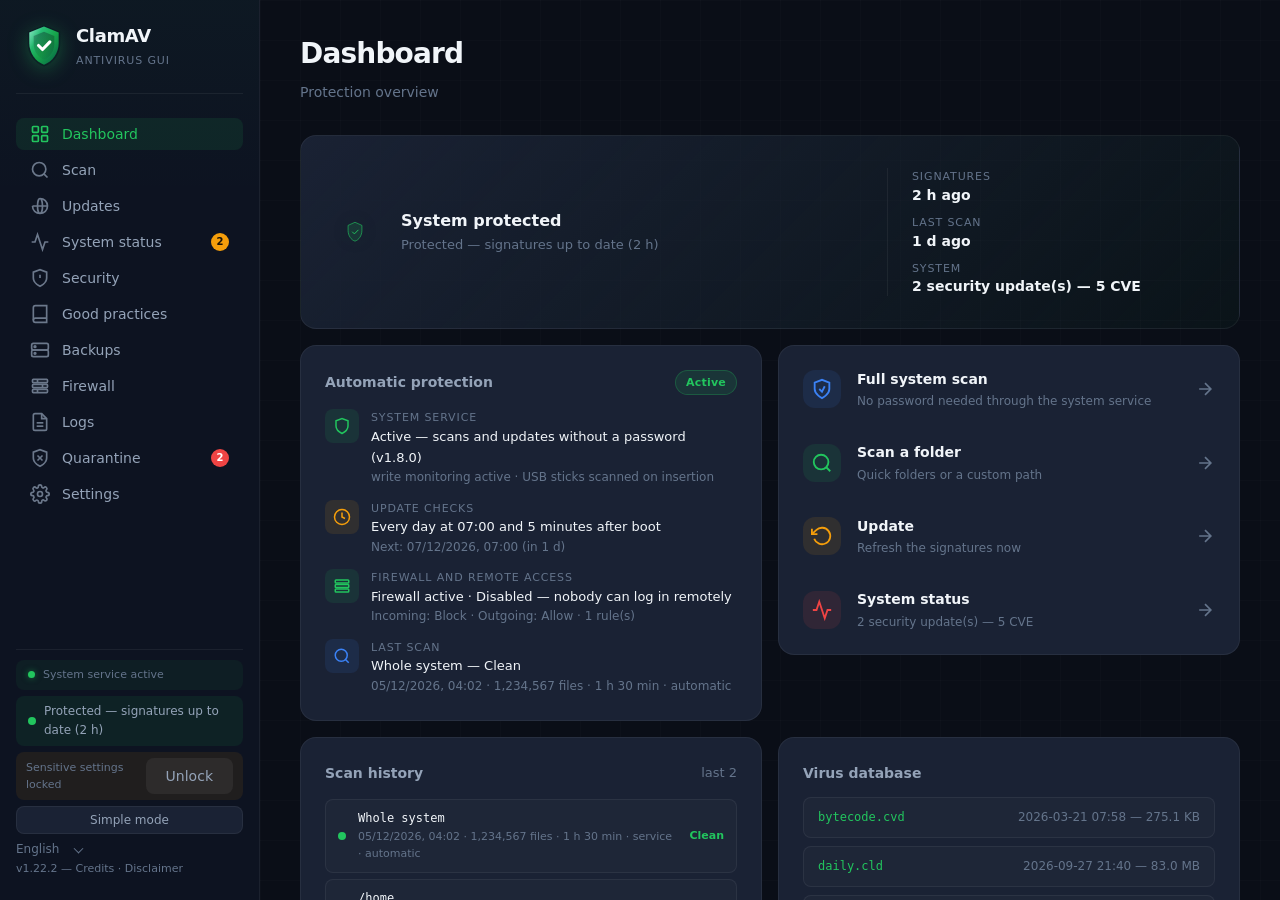
==== ui/index.html @ 839e7a51 "telemetry after a full scan if activated." ====
<!DOCTYPE html>
<html lang="fr">
<head>
    <meta charset="UTF-8">
    <meta name="viewport" content="width=device-width, initial-scale=1.0">
    <title>ClamAV Antivirus GUI</title>
    <link rel="stylesheet" href="style.css">
</head>
<body class="mode-simple">
    <!-- ═══════════════════════════════════════════════════════════════════ -->
    <!-- VUE SIMPLE (plein écran, rassurante)                               -->
    <!-- ═══════════════════════════════════════════════════════════════════ -->
    <div class="simple-view" id="simpleView" data-state="ok">
        <div class="simple-top">
            <div class="simple-brand">
<svg class="logo-shield" viewBox="0 0 64 72" fill="none">
                <defs>
                    <linearGradient id="svg" x1="0" y1="0" x2="1" y2="1"><stop offset="0" stop-color="#34d399"/><stop offset="0.55" stop-color="#16a34a"/><stop offset="1" stop-color="#065f46"/></linearGradient>
                    <linearGradient id="svh" x1="0" y1="0" x2="1" y2="1"><stop offset="0" stop-color="#ffffff" stop-opacity="0.45"/><stop offset="0.5" stop-color="#ffffff" stop-opacity="0"/></linearGradient>
                    <linearGradient id="svi" x1="0" y1="0" x2="0" y2="1"><stop offset="0" stop-color="#0b1220" stop-opacity="0.35"/><stop offset="1" stop-color="#0b1220" stop-opacity="0.05"/></linearGradient>
                </defs>
                <path d="M32 2 6 12.5v18.4c0 17.2 10.9 32.2 26 37.1 15.1-4.9 26-19.9 26-37.1V12.5z" fill="#0b1220" opacity="0.5"/>
                <path d="M32 4 8.5 13.6v17.3c0 15.8 10 29.7 23.5 34.3C45.5 60.6 55.5 46.7 55.5 30.9V13.6z" fill="url(#svg)"/>
                <path d="M32 4 8.5 13.6v17.3c0 5.2 1.1 10.2 3 14.7C22.3 39.5 32 24 32 4z" fill="url(#svh)"/>
                <path d="M32 12.5 15.5 19.2v12.6c0 11.2 6.9 21.3 16.5 25.2 9.6-3.9 16.5-14 16.5-25.2V19.2z" fill="url(#svi)"/>
                <path d="M23.2 34.4l6.4 6.4L41.4 28.6" stroke="#ffffff" stroke-width="5" stroke-linecap="round" stroke-linejoin="round" fill="none"/>
            </svg>
                <span class="logo-text">ClamAV<br><small>Antivirus GUI</small></span>
            </div>
            <div class="simple-top-right">
                <label class="lang-plain"><select id="langSelectSimple" onchange="changeLanguage(this.value)" aria-label="Language">
                    <option value="fr">Français</option>
                    <option value="en">English</option>
                    <option value="de">Deutsch</option>
                    <option value="it">Italiano</option>
                </select></label>
                <button class="btn btn-secondary btn-sm" id="travelBtn" onclick="toggleTravel()"><span data-i18n="travel.btn">✈ Mode voyage</span></button>
                <button class="btn btn-secondary btn-sm" onclick="setViewMode('advanced')" data-i18n="simple.advanced">Mode avancé</button>
            </div>
        </div>

        <div class="simple-hero">
            <div class="simple-shield">
                <svg viewBox="0 0 60 70" fill="none">
                    <path d="M30 4L8 14v16c0 16 9.5 30.5 22 34 12.5-3.5 22-18 22-34V14L30 4z" fill="currentColor" opacity="0.12"/>
                    <path d="M30 4L8 14v16c0 16 9.5 30.5 22 34 12.5-3.5 22-18 22-34V14L30 4z" stroke="currentColor" stroke-width="2.5" fill="none"/>
                    <path class="simple-shield-check" d="M21 36l6 6 13-13" stroke="currentColor" stroke-width="3.5" stroke-linecap="round" stroke-linejoin="round" fill="none"/>
                    <path class="simple-shield-alert" d="M30 22v16M30 45v1" stroke="currentColor" stroke-width="3.5" stroke-linecap="round" fill="none"/>
                </svg>
            </div>
            <h1 id="simpleTitle" data-i18n="simple.title.ok">Votre système est protégé</h1>
            <p id="simpleSub" class="simple-sub" data-i18n="simple.sub.ok">Antivirus actif, signatures à jour et surveillance en cours. Vous n'avez rien à faire.</p>
        </div>

        <ul class="simple-rows" id="simpleRows"></ul>

        <div class="simple-scan" id="simpleScan" hidden>
            <div class="simple-scan-head">
                <span class="pulse-dot"></span>
                <span id="simpleScanTitle"></span>
                <span class="simple-scan-count" id="simpleScanCount"></span>
                <button class="btn btn-mini btn-mini-danger" onclick="cancelScan()" data-i18n="topbar.cancel">Annuler</button>
            </div>
            <div class="dash-progress-bar"><div class="dash-progress-fill" id="simpleScanFill"></div></div>
        </div>

        <div class="simple-actions">
            <div class="simple-buttons">
                <button class="btn btn-full-scan btn-lg" id="simpleScanBtn" onclick="startFullSystemScan(true)">
                    <svg viewBox="0 0 24 24" fill="none" stroke="currentColor" stroke-width="2"><path d="M12 22s8-4 8-10V5l-8-3-8 3v7c0 6 8 10 8 10z"/><polyline points="9,12 12,15 15,9"/></svg>
                    <span data-i18n="simple.scan_now">Analyser mon ordinateur</span>
                </button>
                <button class="btn btn-secondary btn-lg" onclick="showAwareness()">
                    <svg viewBox="0 0 24 24" fill="none" stroke="currentColor" stroke-width="2"><path d="M4 19.5A2.5 2.5 0 0 1 6.5 17H20"/><path d="M6.5 2H20v20H6.5A2.5 2.5 0 0 1 4 19.5v-15A2.5 2.5 0 0 1 6.5 2z"/></svg>
                    <span data-i18n="simple.learn">Apprendre à me protéger</span>
                </button>
                <button class="btn btn-secondary btn-lg" id="simpleVaultBtn" onclick="sendToBackend({action:'vault_toggle'})" hidden>
                    <svg viewBox="0 0 24 24" fill="none" stroke="currentColor" stroke-width="2"><rect x="3" y="11" width="18" height="11" rx="2"/><path d="M7 11V7a5 5 0 0 1 10 0v4"/></svg>
                    <span id="simpleVaultLabel" data-i18n="simple.vault">Mon coffre</span>
                </button>
            </div>
            <span class="text-muted" id="simpleLastScan"></span>
        </div>

        <!-- Page Bonnes pratiques (mode simple) -->
        <div class="simple-awareness" id="simpleAwareness" hidden>
            <div class="simple-awareness-head">
                <button class="btn btn-secondary btn-sm" onclick="hideAwareness()">← <span data-i18n="awareness.back">Retour</span></button>
                <h2 data-i18n="awareness.title">Bonnes pratiques de sécurité</h2>
                <span class="text-muted" data-i18n="awareness.subtitle">Les bons réflexes valent mieux que n'importe quel antivirus</span>
            </div>
            <div class="awareness-list" id="awarenessListSimple"></div>
        </div>
        <div class="simple-awareness simple-backup" id="simpleBackup" hidden>
            <div class="simple-awareness-head">
                <button class="btn btn-secondary btn-sm" onclick="hideBackupWizard()">← <span data-i18n="awareness.back">Retour</span></button>
                <h2 data-i18n="backup.wizard.title">Sauvegarder mes fichiers</h2>
                <span class="text-muted" id="backupWizardIntro"></span>
            </div>
            <div class="backup-wizard" id="backupWizardBody"></div>
        </div>
    </div>

    <!-- ═══════════════════════════════════════════════════════════════════ -->
    <!-- SIDEBAR                                                            -->
    <!-- ═══════════════════════════════════════════════════════════════════ -->
    <aside class="sidebar">
        <div class="sidebar-logo">
<svg class="logo-shield" viewBox="0 0 64 72" fill="none">
                <defs>
                    <linearGradient id="sbg" x1="0" y1="0" x2="1" y2="1"><stop offset="0" stop-color="#34d399"/><stop offset="0.55" stop-color="#16a34a"/><stop offset="1" stop-color="#065f46"/></linearGradient>
                    <linearGradient id="sbh" x1="0" y1="0" x2="1" y2="1"><stop offset="0" stop-color="#ffffff" stop-opacity="0.45"/><stop offset="0.5" stop-color="#ffffff" stop-opacity="0"/></linearGradient>
                    <linearGradient id="sbi" x1="0" y1="0" x2="0" y2="1"><stop offset="0" stop-color="#0b1220" stop-opacity="0.35"/><stop offset="1" stop-color="#0b1220" stop-opacity="0.05"/></linearGradient>
                </defs>
                <path d="M32 2 6 12.5v18.4c0 17.2 10.9 32.2 26 37.1 15.1-4.9 26-19.9 26-37.1V12.5z" fill="#0b1220" opacity="0.5"/>
                <path d="M32 4 8.5 13.6v17.3c0 15.8 10 29.7 23.5 34.3C45.5 60.6 55.5 46.7 55.5 30.9V13.6z" fill="url(#sbg)"/>
                <path d="M32 4 8.5 13.6v17.3c0 5.2 1.1 10.2 3 14.7C22.3 39.5 32 24 32 4z" fill="url(#sbh)"/>
                <path d="M32 12.5 15.5 19.2v12.6c0 11.2 6.9 21.3 16.5 25.2 9.6-3.9 16.5-14 16.5-25.2V19.2z" fill="url(#sbi)"/>
                <path d="M23.2 34.4l6.4 6.4L41.4 28.6" stroke="#ffffff" stroke-width="5" stroke-linecap="round" stroke-linejoin="round" fill="none"/>
            </svg>
            <span class="logo-text">ClamAV<br><small>Antivirus GUI</small></span>
        </div>

        <nav class="sidebar-nav">
            <button class="nav-btn active" data-tab="dashboard" onclick="switchTab('dashboard')">
                <svg viewBox="0 0 24 24" fill="none" stroke="currentColor" stroke-width="2">
                    <rect x="3" y="3" width="7" height="7" rx="1"/>
                    <rect x="14" y="3" width="7" height="7" rx="1"/>
                    <rect x="3" y="14" width="7" height="7" rx="1"/>
                    <rect x="14" y="14" width="7" height="7" rx="1"/>
                </svg>
                <span data-i18n="nav.dashboard">Tableau de bord</span>
            </button>
            <button class="nav-btn" data-tab="scan" onclick="switchTab('scan')">
                <svg viewBox="0 0 24 24" fill="none" stroke="currentColor" stroke-width="2">
                    <circle cx="11" cy="11" r="8"/>
                    <path d="M21 21l-4.35-4.35"/>
                </svg>
                <span data-i18n="nav.scan">Scanner</span>
                <span class="nav-live" id="navScanLive" hidden></span>
            </button>
            <button class="nav-btn" data-tab="update" onclick="switchTab('update')">
                <svg viewBox="0 0 24 24" fill="none" stroke="currentColor" stroke-width="2">
                    <path d="M21 12a9 9 0 01-9 9m9-9a9 9 0 00-9-9m9 9H3m9 9a9 9 0 01-9-9m9 9c1.66 0 3-4.03 3-9s-1.34-9-3-9m0 18c-1.66 0-3-4.03-3-9s1.34-9 3-9"/>
                </svg>
                <span data-i18n="nav.update">Mises à jour</span>
            </button>
            <button class="nav-btn" data-tab="system" onclick="switchTab('system')">
                <svg viewBox="0 0 24 24" fill="none" stroke="currentColor" stroke-width="2">
                    <path d="M22 12h-4l-3 9L9 3l-3 9H2"/>
                </svg>
                <span data-i18n="nav.system">État du système</span>
                <span class="nav-badge nav-badge-amber" id="systemBadge" style="display:none">0</span>
            </button>
            <button class="nav-btn" data-tab="security" onclick="switchTab('security')">
                <svg viewBox="0 0 24 24" fill="none" stroke="currentColor" stroke-width="2">
                    <path d="M12 22s8-4 8-10V5l-8-3-8 3v7c0 6 8 10 8 10z"/><path d="M12 8v4"/><path d="M12 16h.01"/>
                </svg>
                <span data-i18n="nav.security">Sécurité</span>
                <span class="nav-badge nav-badge-amber" id="securityBadge" style="display:none">0</span>
            </button>
            <button class="nav-btn" data-tab="awareness" onclick="switchTab('awareness')">
                <svg viewBox="0 0 24 24" fill="none" stroke="currentColor" stroke-width="2"><path d="M4 19.5A2.5 2.5 0 0 1 6.5 17H20"/><path d="M6.5 2H20v20H6.5A2.5 2.5 0 0 1 4 19.5v-15A2.5 2.5 0 0 1 6.5 2z"/></svg>
                <span data-i18n="nav.awareness">Bonnes pratiques</span>
            </button>
            <button class="nav-btn" data-tab="backup" onclick="switchTab('backup')">
                <svg viewBox="0 0 24 24" fill="none" stroke="currentColor" stroke-width="2"><rect x="2" y="4" width="20" height="8" rx="2"/><rect x="2" y="12" width="20" height="8" rx="2"/><circle cx="6" cy="8" r="1"/><circle cx="6" cy="16" r="1"/></svg>
                <span data-i18n="nav.backup">Sauvegardes</span>
            </button>
            <button class="nav-btn" data-tab="firewall" onclick="switchTab('firewall')">
                <svg viewBox="0 0 24 24" fill="none" stroke="currentColor" stroke-width="2">
                    <rect x="3" y="4" width="18" height="4" rx="1"/><rect x="3" y="10" width="18" height="4" rx="1"/><rect x="3" y="16" width="18" height="4" rx="1"/><line x1="9" y1="4" x2="9" y2="8"/><line x1="15" y1="10" x2="15" y2="14"/><line x1="9" y1="16" x2="9" y2="20"/>
                </svg>
                <span data-i18n="nav.firewall">Pare-feu</span>
                <span class="nav-badge nav-badge-amber" id="firewallBadge" style="display:none">!</span>
            </button>
            <button class="nav-btn" data-tab="logs" onclick="switchTab('logs')">
                <svg viewBox="0 0 24 24" fill="none" stroke="currentColor" stroke-width="2">
                    <path d="M14 2H6a2 2 0 00-2 2v16a2 2 0 002 2h12a2 2 0 002-2V8z"/>
                    <polyline points="14,2 14,8 20,8"/>
                    <line x1="16" y1="13" x2="8" y2="13"/>
                    <line x1="16" y1="17" x2="8" y2="17"/>
                </svg>
                <span data-i18n="nav.logs">Journaux</span>
            </button>
            <button class="nav-btn" data-tab="quarantine" onclick="switchTab('quarantine')">
                <svg viewBox="0 0 24 24" fill="none" stroke="currentColor" stroke-width="2">
                    <path d="M12 22s8-4 8-10V5l-8-3-8 3v7c0 6 8 10 8 10z"/>
                    <line x1="9" y1="9" x2="15" y2="15"/>
                    <line x1="15" y1="9" x2="9" y2="15"/>
                </svg>
                <span data-i18n="nav.quarantine">Quarantaine</span>
                <span class="nav-badge" id="quarantineBadge" style="display:none">0</span>
            </button>
            <button class="nav-btn" data-tab="settings" onclick="switchTab('settings')">
                <svg viewBox="0 0 24 24" fill="none" stroke="currentColor" stroke-width="2">
                    <circle cx="12" cy="12" r="3"/><path d="M19.4 15a1.65 1.65 0 00.33 1.82l.06.06a2 2 0 010 2.83 2 2 0 01-2.83 0l-.06-.06a1.65 1.65 0 00-1.82-.33 1.65 1.65 0 00-1 1.51V21a2 2 0 01-4 0v-.09A1.65 1.65 0 009 19.4a1.65 1.65 0 00-1.82.33l-.06.06a2 2 0 01-2.83-2.83l.06-.06A1.65 1.65 0 004.68 15a1.65 1.65 0 00-1.51-1H3a2 2 0 010-4h.09A1.65 1.65 0 004.6 9a1.65 1.65 0 00-.33-1.82l-.06-.06a2 2 0 012.83-2.83l.06.06A1.65 1.65 0 009 4.68a1.65 1.65 0 001-1.51V3a2 2 0 014 0v.09a1.65 1.65 0 001 1.51 1.65 1.65 0 001.82-.33l.06-.06a2 2 0 012.83 2.83l-.06.06A1.65 1.65 0 0019.4 9a1.65 1.65 0 001.51 1H21a2 2 0 010 4h-.09a1.65 1.65 0 00-1.51 1z"/>
                </svg>
                <span data-i18n="nav.settings">Paramètres</span>
            </button>
            <button class="nav-btn" data-tab="install" onclick="switchTab('install')">
                <svg viewBox="0 0 24 24" fill="none" stroke="currentColor" stroke-width="2">
                    <path d="M21 15v4a2 2 0 01-2 2H5a2 2 0 01-2-2v-4"/>
                    <polyline points="7,10 12,15 17,10"/>
                    <line x1="12" y1="15" x2="12" y2="3"/>
                </svg>
                <span data-i18n="nav.install">Installation</span>
            </button>
        </nav>

        <div class="sidebar-footer">
            <div class="service-pill" id="servicePill">
                <span class="service-dot"></span>
                <span class="service-text" data-i18n="sidebar.loading">Chargement…</span>
            </div>
            <div class="status-pill" id="statusPill">
                <span class="status-dot"></span>
                <span class="status-text" data-i18n="sidebar.loading">Chargement…</span>
            </div>
            <div class="admin-pill" id="adminPill" hidden>
                <span class="admin-text" id="adminText"></span>
                <button class="btn btn-mini" id="btnAdminToggle" onclick="toggleAdmin()"></button>
            </div>
            <button class="btn btn-secondary btn-sm mode-btn" onclick="setViewMode('simple')" data-i18n="simple.simple_mode">Mode simple</button>
            <div class="lang-row">
                <label class="lang-plain"><select id="langSelect" onchange="changeLanguage(this.value)" aria-label="Language">
                    <option value="fr">Français</option>
                    <option value="en">English</option>
                    <option value="de">Deutsch</option>
                    <option value="it">Italiano</option>
                </select></label>
                <small class="version">v1.22.2 — <a href="#" class="credits-link" onclick="openCredits(); return false;" data-i18n="sidebar.credits">Crédits</a> · <a href="#" class="credits-link" onclick="openLegal(); return false;" data-i18n="legal.link">Avertissement</a></small>
            </div>
        </div>
    </aside>

    <!-- ═══════════════════════════════════════════════════════════════════ -->
    <!-- MAIN CONTENT                                                       -->
    <!-- ═══════════════════════════════════════════════════════════════════ -->
    <main class="content">

        <!-- ── BARRE DE SCAN STICKY (visible sur tous les onglets) ──── -->
        <div class="scan-topbar" id="scanTopbar" hidden>
            <div class="scan-topbar-bar">
                <div class="scan-topbar-fill" id="scanTopbarFill"></div>
            </div>
            <div class="scan-topbar-info">
                <span class="pulse-dot"></span>
                <span class="scan-topbar-title" id="scanTopbarTitle"></span>
                <span class="scan-topbar-count" id="scanTopbarCount"></span>
                <span class="scan-topbar-sep">·</span>
                <span class="scan-topbar-eta" id="scanTopbarEta"></span>
                <span class="scan-topbar-file" id="scanTopbarFile"></span>
                <button class="btn btn-mini" onclick="switchTab('scan')" data-i18n="topbar.view">Voir</button>
                <button class="btn btn-mini btn-mini-danger" onclick="cancelScan()" data-i18n="topbar.cancel">Annuler</button>
            </div>
        </div>

        <!-- ── DASHBOARD ────────────────────────────────────────────── -->
        <section class="tab-panel active" id="tab-dashboard">
            <div class="page-header">
                <h1 data-i18n="dash.title">Tableau de bord</h1>
                <p class="subtitle" data-i18n="dash.subtitle">Vue d'ensemble de la protection</p>
            </div>

            <div class="cards-grid">
                <div class="card card-status" id="cardStatus">
                    <div class="card-icon">
                        <svg class="shield-large" viewBox="0 0 60 70" fill="none">
                            <path d="M30 4L8 14v16c0 16 9.5 30.5 22 34 12.5-3.5 22-18 22-34V14L30 4z"
                                  fill="url(#statusGrad)" opacity="0.15"/>
                            <path d="M30 4L8 14v16c0 16 9.5 30.5 22 34 12.5-3.5 22-18 22-34V14L30 4z"
                                  stroke="url(#statusGrad)" stroke-width="2" fill="none"/>
                            <path class="shield-check" d="M22 35l6 6 12-12" stroke="url(#statusGrad)"
                                  stroke-width="3" stroke-linecap="round" stroke-linejoin="round" fill="none"/>
                            <defs>
                                <linearGradient id="statusGrad" x1="8" y1="4" x2="52" y2="54">
                                    <stop offset="0%" stop-color="var(--status-color, #22c55e)"/>
                                    <stop offset="100%" stop-color="var(--status-color-dark, #059669)"/>
                                </linearGradient>
                            </defs>
                        </svg>
                    </div>
                    <div class="card-body">
                        <h3 id="statusTitle" data-i18n="status.checking">Vérification…</h3>
                        <p id="statusMessage" class="text-muted"></p>
                    </div>
                    <div class="status-side">
                        <div class="status-side-item">
                            <span class="status-side-label" data-i18n="dash.status.signatures">Signatures</span>
                            <span class="status-side-value" id="statusDbAge">—</span>
                        </div>
                        <div class="status-side-item">
                            <span class="status-side-label" data-i18n="dash.status.last_scan">Dernier scan</span>
                            <span class="status-side-value" id="statusLastScan">—</span>
                        </div>
                        <div class="status-side-item">
                            <span class="status-side-label" data-i18n="dash.status.system">Système</span>
                            <span class="status-side-value" id="statusSystem">—</span>
                            <span class="status-side-sub" id="statusSystemSub" hidden></span>
                        </div>
                    </div>
                </div>

                <!-- Scan en cours -->
                <div class="card card-scan-live" id="dashScanLive" hidden onclick="switchTab('scan')">
                    <div class="scan-live-header">
                        <span class="pulse-dot"></span>
                        <span id="dashScanTitle"></span>
                        <span class="scan-live-count" id="dashScanCount"></span>
                    </div>
                    <div class="dash-progress-bar">
                        <div class="dash-progress-fill" id="dashProgressFill"></div>
                    </div>
                    <div class="scan-current-file" id="dashCurrentFile"></div>
                </div>

                <!-- Scan interrompu -->
                <div class="card card-resume-scan" id="dashResumeScan" hidden>
                    <div class="card-body">
                        <h4 data-i18n="dash.resume.title">Analyse interrompue</h4>
                        <p class="text-muted"><strong id="resumeScanPath"></strong> — <span id="resumeScanDetail"></span></p>
                    </div>
                    <button class="btn btn-primary" onclick="resumeScan()" data-i18n="dash.resume.btn">Reprendre</button>
                </div>

                <!-- Première utilisation -->
                <div class="card card-initial-scan" id="cardInitialScan" hidden>
                    <div class="initial-scan-icon">
                        <svg viewBox="0 0 24 24" fill="none" stroke="currentColor" stroke-width="2">
                            <path d="M12 22s8-4 8-10V5l-8-3-8 3v7c0 6 8 10 8 10z"/>
                        </svg>
                    </div>
                    <div class="card-body">
                        <h3 data-i18n="dash.initial.title">Première utilisation — analyse initiale recommandée</h3>
                        <p class="text-muted" data-i18n="dash.initial.body">Aucune analyse n'a encore été effectuée. Nous recommandons un scan complet pour vérifier l'intégrité de votre machine.</p>
                        <button class="btn btn-primary" onclick="startFullSystemScan(true)" data-i18n="dash.initial.btn">Lancer le scan complet</button>
                    </div>
                </div>

                <!-- Protection automatique -->
                <div class="card card-protection" id="cardProtection">
                    <div class="card-title-row">
                        <h4 data-i18n="dash.protection.title">Protection automatique</h4>
                        <span class="badge" id="daemonBadge">…</span>
                    </div>
                    <ul class="protection-list">
                        <li>
                            <span class="protection-icon accent-green">
                                <svg viewBox="0 0 24 24" fill="none" stroke="currentColor" stroke-width="2"><path d="M12 22s8-4 8-10V5l-8-3-8 3v7c0 6 8 10 8 10z"/></svg>
                            </span>
                            <div class="protection-text">
                                <span class="protection-label" data-i18n="dash.protection.service">Service système</span>
                                <span class="protection-value" id="protDaemon"></span>
                                <span class="protection-sub" id="protMonitor"></span>
                            </div>
                        </li>
                        <li>
                            <span class="protection-icon accent-amber">
                                <svg viewBox="0 0 24 24" fill="none" stroke="currentColor" stroke-width="2"><circle cx="12" cy="12" r="10"/><polyline points="12,6 12,12 16,14"/></svg>
                            </span>
                            <div class="protection-text">
                                <span class="protection-label" data-i18n="dash.protection.updates">Recherche de mises à jour</span>
                                <span class="protection-value" data-i18n="dash.protection.rule">Tous les jours à 07:00 et 5 minutes après le démarrage</span>
                                <span class="protection-sub" id="protNextUpdate"></span>
                            </div>
                        </li>
                        <li>
                            <span class="protection-icon accent-red" id="protNetIcon">
                                <svg viewBox="0 0 24 24" fill="none" stroke="currentColor" stroke-width="2"><rect x="3" y="4" width="18" height="4" rx="1"/><rect x="3" y="10" width="18" height="4" rx="1"/><rect x="3" y="16" width="18" height="4" rx="1"/></svg>
                            </span>
                            <div class="protection-text">
                                <span class="protection-label" data-i18n="dash.protection.network">Pare-feu et accès à distance</span>
                                <span class="protection-value" id="protNetwork"></span>
                                <span class="protection-sub" id="protNetworkSub"></span>
                            </div>
                        </li>
                        <li>
                            <span class="protection-icon accent-blue">
                                <svg viewBox="0 0 24 24" fill="none" stroke="currentColor" stroke-width="2"><circle cx="11" cy="11" r="8"/><path d="M21 21l-4.35-4.35"/></svg>
                            </span>
                            <div class="protection-text">
                                <span class="protection-label" data-i18n="dash.protection.last_scan">Dernière analyse</span>
                                <span class="protection-value" id="protLastScan"></span>
                                <span class="protection-sub" id="protLastScanSub"></span>
                            </div>
                        </li>
                    </ul>
                </div>

                <div class="card card-actions-col">
                    <div class="card-action" onclick="startFullSystemScan(true)">
                        <div class="card-icon accent-blue">
                            <svg viewBox="0 0 24 24" fill="none" stroke="currentColor" stroke-width="2">
                                <path d="M12 22s8-4 8-10V5l-8-3-8 3v7c0 6 8 10 8 10z"/><polyline points="9,12 12,15 15,9"/>
                            </svg>
                        </div>
                        <div class="card-body">
                            <h3 data-i18n="dash.action.full_scan">Scan complet du système</h3>
                            <p class="text-muted" id="fullScanHint"></p>
                        </div>
                        <svg class="card-arrow" viewBox="0 0 24 24" fill="none" stroke="currentColor" stroke-width="2"><path d="M5 12h14M12 5l7 7-7 7"/></svg>
                    </div>
                    <div class="card-action" onclick="switchTab('scan')">
                        <div class="card-icon accent-green">
                            <svg viewBox="0 0 24 24" fill="none" stroke="currentColor" stroke-width="2">
                                <circle cx="11" cy="11" r="8"/><path d="M21 21l-4.35-4.35"/>
                            </svg>
                        </div>
                        <div class="card-body">
                            <h3 data-i18n="dash.action.scan_folder">Analyser un dossier</h3>
                            <p class="text-muted" data-i18n="dash.action.scan_folder_hint">Répertoires rapides ou chemin personnalisé</p>
                        </div>
                        <svg class="card-arrow" viewBox="0 0 24 24" fill="none" stroke="currentColor" stroke-width="2"><path d="M5 12h14M12 5l7 7-7 7"/></svg>
                    </div>
                    <div class="card-action" onclick="triggerUpdate()">
                        <div class="card-icon accent-amber">
                            <svg viewBox="0 0 24 24" fill="none" stroke="currentColor" stroke-width="2">
                                <path d="M1 4v6h6"/><path d="M3.51 15a9 9 0 102.13-9.36L1 10"/>
                            </svg>
                        </div>
                        <div class="card-body">
                            <h3 data-i18n="dash.action.update">Mettre à jour</h3>
                            <p class="text-muted" data-i18n="dash.action.update_hint">Actualiser les signatures maintenant</p>
                        </div>
                        <svg class="card-arrow" viewBox="0 0 24 24" fill="none" stroke="currentColor" stroke-width="2"><path d="M5 12h14M12 5l7 7-7 7"/></svg>
                    </div>
                    <div class="card-action" onclick="switchTab('system')">
                        <div class="card-icon accent-red" id="dashSystemIcon">
                            <svg viewBox="0 0 24 24" fill="none" stroke="currentColor" stroke-width="2"><path d="M22 12h-4l-3 9L9 3l-3 9H2"/></svg>
                        </div>
                        <div class="card-body">
                            <h3 data-i18n="dash.action.system">État du système</h3>
                            <p class="text-muted" id="dashSystemHint"></p>
                        </div>
                        <svg class="card-arrow" viewBox="0 0 24 24" fill="none" stroke="currentColor" stroke-width="2"><path d="M5 12h14M12 5l7 7-7 7"/></svg>
                    </div>
                </div>

                <div class="card card-history">
                    <div class="card-title-row">
                        <h4 data-i18n="dash.history.title">Historique des analyses</h4>
                        <span class="text-muted" id="historyCount"></span>
                    </div>
                    <div id="historyList" class="history-list">
                        <p class="text-muted" data-i18n="dash.history.none">Aucune analyse enregistrée</p>
                    </div>
                </div>

                <div class="card card-info" id="cardDbInfo">
                    <h4 data-i18n="dash.db.title">Base de données virale</h4>
                    <div id="dbInfoContent" class="db-info">
                        <p class="text-muted" data-i18n="sidebar.loading">Chargement…</p>
                    </div>
                </div>
            </div>
        </section>

        <!-- ── SCAN ─────────────────────────────────────────────────── -->
        <section class="tab-panel" id="tab-scan">
            <div class="page-header">
                <h1 data-i18n="scan.title">Scanner</h1>
                <p class="subtitle" data-i18n="scan.subtitle">Analyse antivirus de votre système</p>
            </div>

            <!-- Hero -->
            <div class="scan-hero" id="scanHero" data-state="idle">
                <div class="scan-ring-wrap">
                    <div class="scan-radar" id="scanRadar"></div>
                    <svg class="scan-ring" viewBox="0 0 120 120">
                        <circle class="scan-ring-track" cx="60" cy="60" r="52"/>
                        <circle class="scan-ring-fill" id="scanRingFill" cx="60" cy="60" r="52"
                                stroke-dasharray="326.73" stroke-dashoffset="326.73"/>
                    </svg>
                    <div class="scan-ring-center">
                        <div class="scan-ring-icon" id="scanRingIcon">
                            <svg class="icon-idle" viewBox="0 0 24 24" fill="none" stroke="currentColor" stroke-width="1.8"><path d="M12 22s8-4 8-10V5l-8-3-8 3v7c0 6 8 10 8 10z"/></svg>
                            <svg class="icon-clean" viewBox="0 0 24 24" fill="none" stroke="currentColor" stroke-width="2.2"><polyline points="5,12 10,17 19,7"/></svg>
                            <svg class="icon-infected" viewBox="0 0 24 24" fill="none" stroke="currentColor" stroke-width="2.2"><path d="M10.29 3.86L1.82 18a2 2 0 001.71 3h16.94a2 2 0 001.71-3L13.71 3.86a2 2 0 00-3.42 0z"/><line x1="12" y1="9" x2="12" y2="13"/><line x1="12" y1="17" x2="12.01" y2="17"/></svg>
                        </div>
                        <div class="scan-ring-pct" id="scanRingPct">0 %</div>
                        <div class="scan-ring-sub" id="scanRingSub"></div>
                    </div>
                </div>

                <div class="scan-hero-body">
                    <div class="scan-hero-top">
                        <h2 id="scanHeroTitle"></h2>
                        <span class="badge" id="scanSourceBadge"></span>
                    </div>
                    <p class="scan-hero-sub" id="scanHeroSub"></p>

                    <ol class="scan-phases" id="scanPhases">
                        <li data-phase="prepare"><span class="phase-dot"></span><span data-i18n="scan.phase.prepare">Préparation</span></li>
                        <li data-phase="integrity" hidden><span class="phase-dot"></span><span data-i18n="scan.phase.integrity">Intégrité</span></li>
                        <li data-phase="counting"><span class="phase-dot"></span><span data-i18n="scan.phase.counting">Inventaire</span></li>
                        <li data-phase="scanning"><span class="phase-dot"></span><span data-i18n="scan.phase.scanning">Analyse</span></li>
                        <li data-phase="done"><span class="phase-dot"></span><span data-i18n="scan.phase.done">Terminé</span></li>
                    </ol>

                    <div class="scan-stats">
                        <div class="stat"><span class="stat-value" id="statScanned">0</span><span class="stat-label" data-i18n="scan.stat.scanned">Fichiers analysés</span></div>
                        <div class="stat"><span class="stat-value" id="statTotal">—</span><span class="stat-label" data-i18n="scan.stat.total">Fichiers au total</span></div>
                        <div class="stat"><span class="stat-value" id="statCached">—</span><span class="stat-label" data-i18n="scan.stat.cached">Déjà vérifiés</span></div>
                        <div class="stat stat-threat"><span class="stat-value" id="statThreats">0</span><span class="stat-label" data-i18n="scan.stat.threats">Menaces</span></div>
                        <div class="stat"><span class="stat-value" id="statElapsed">0 s</span><span class="stat-label" data-i18n="scan.stat.elapsed">Temps écoulé</span></div>
                        <div class="stat"><span class="stat-value" id="statEta">—</span><span class="stat-label" data-i18n="scan.stat.eta">Temps restant</span></div>
                        <div class="stat"><span class="stat-value" id="statSpeed">—</span><span class="stat-label" data-i18n="scan.stat.speed">Fichiers / s</span></div>
                    </div>

                    <div class="scan-current" id="scanCurrent">
                        <span class="scan-current-label" data-i18n="scan.current">Fichier</span>
                        <span class="scan-current-path" id="scanCurrentPath">—</span>
                    </div>
                    <div class="integrity-progress" id="integrityProgress" hidden></div>

                    <div class="scan-hero-actions">
                        <button class="btn btn-full-scan" id="btnFullAnalysis" onclick="startFullSystemScan(true)" data-i18n-title="scan.full_analysis_hint" title="Intégrité d'abord (Lynis, chkrootkit, debsums), puis analyse antivirus des fichiers non vérifiés">
                            <svg viewBox="0 0 24 24" fill="none" stroke="currentColor" stroke-width="2"><path d="M12 22s8-4 8-10V5l-8-3-8 3v7c0 6 8 10 8 10z"/><polyline points="9,12 12,15 15,9"/></svg>
                            <span data-i18n="scan.btn.full_analysis">Scan complet (intégrité + fichiers)</span>
                        </button>
                        <button class="btn btn-secondary" id="btnFullScan" onclick="startFullSystemScan(false)" data-i18n-title="scan.files_only_hint" title="Analyse antivirus de tous les fichiers, sans vérification d'intégrité">
                            <span data-i18n="scan.btn.full">Fichiers uniquement</span>
                        </button>
                        <button class="btn btn-secondary" id="btnIntegrityOnly" onclick="runIntegrityOnly()" data-i18n-title="scan.integrity_only_hint" title="Lynis, unhide, chkrootkit, debsums et fichiers de l'application, sans analyse antivirus">
                            <span data-i18n="scan.btn.integrity_only">Intégrité uniquement</span>
                        </button>
                        <label class="scan-option"><input type="checkbox" id="scanNoCache"><span data-i18n="scan.nocache">Tout ré-analyser (ignorer les fichiers déjà vérifiés)</span></label>
                        <button class="btn btn-danger" id="btnCancelScan" onclick="cancelScan()" hidden>
                            <svg viewBox="0 0 24 24" fill="none" stroke="currentColor" stroke-width="2"><rect x="6" y="6" width="12" height="12" rx="2"/></svg>
                            <span data-i18n="scan.btn.cancel">Annuler</span>
                        </button>
                        <button class="btn btn-secondary" id="btnToggleDetails" onclick="toggleScanDetails()" data-i18n="scan.btn.details">Détails</button>
                        <span class="scan-hero-note" id="scanHeroNote"></span>
                    </div>
                </div>
            </div>

            <!-- Résultats -->
            <div class="scan-results" id="scanResults" hidden>
                <div class="scan-results-header">
                    <h4 id="scanResultsTitle"></h4>
                    <button class="btn btn-secondary btn-sm" onclick="switchTab('quarantine')" id="btnSeeQuarantine" hidden data-i18n="scan.result.see_quarantine">Voir la quarantaine</button>
                </div>
                <div class="scan-results-grid" id="scanResultsGrid"></div>
                <div class="threat-list" id="threatList"></div>
            </div>

            <!-- Cibles rapides -->
            <div class="scan-targets">
                <div class="section-title-row">
                    <h4 data-i18n="scan.targets.title">Répertoires rapides</h4>
                    <span class="text-muted" id="targetsHint"></span>
                </div>
                <div class="target-grid">
                    <button class="target-btn" onclick="startScan('/home')" data-path="/home">
                        <svg viewBox="0 0 24 24" fill="none" stroke="currentColor" stroke-width="2">
                            <path d="M3 9l9-7 9 7v11a2 2 0 01-2 2H5a2 2 0 01-2-2z"/>
                            <polyline points="9,22 9,12 15,12 15,22"/>
                        </svg>
                        <span>/home</span>
                        <small data-i18n="scan.targets.home">Répertoires personnels</small>
                    </button>
                    <button class="target-btn" onclick="startScan('/etc')" data-path="/etc">
                        <svg viewBox="0 0 24 24" fill="none" stroke="currentColor" stroke-width="2">
                            <circle cx="12" cy="12" r="3"/><path d="M19.4 15a1.65 1.65 0 00.33 1.82l.06.06a2 2 0 010 2.83 2 2 0 01-2.83 0l-.06-.06a1.65 1.65 0 00-1.82-.33 1.65 1.65 0 00-1 1.51V21a2 2 0 01-4 0v-.09A1.65 1.65 0 009 19.4a1.65 1.65 0 00-1.82.33l-.06.06a2 2 0 01-2.83-2.83l.06-.06A1.65 1.65 0 004.68 15a1.65 1.65 0 00-1.51-1H3a2 2 0 010-4h.09A1.65 1.65 0 004.6 9a1.65 1.65 0 00-.33-1.82l-.06-.06a2 2 0 012.83-2.83l.06.06A1.65 1.65 0 009 4.68a1.65 1.65 0 001-1.51V3a2 2 0 014 0v.09a1.65 1.65 0 001 1.51 1.65 1.65 0 001.82-.33l.06-.06a2 2 0 012.83 2.83l-.06.06A1.65 1.65 0 0019.4 9a1.65 1.65 0 001.51 1H21a2 2 0 010 4h-.09a1.65 1.65 0 00-1.51 1z"/>
                        </svg>
                        <span>/etc</span>
                        <small data-i18n="scan.targets.etc">Configuration système</small>
                    </button>
                    <button class="target-btn" onclick="startScan('/var')" data-path="/var">
                        <svg viewBox="0 0 24 24" fill="none" stroke="currentColor" stroke-width="2">
                            <ellipse cx="12" cy="5" rx="9" ry="3"/><path d="M21 12c0 1.66-4 3-9 3s-9-1.34-9-3"/><path d="M3 5v14c0 1.66 4 3 9 3s9-1.34 9-3V5"/>
                        </svg>
                        <span>/var</span>
                        <small data-i18n="scan.targets.var">Données variables</small>
                    </button>
                    <button class="target-btn" onclick="startScan('/opt')" data-path="/opt">
                        <svg viewBox="0 0 24 24" fill="none" stroke="currentColor" stroke-width="2">
                            <path d="M21 16V8a2 2 0 00-1-1.73l-7-4a2 2 0 00-2 0l-7 4A2 2 0 003 8v8a2 2 0 001 1.73l7 4a2 2 0 002 0l7-4A2 2 0 0021 16z"/>
                        </svg>
                        <span>/opt</span>
                        <small data-i18n="scan.targets.opt">Logiciels optionnels</small>
                    </button>
                    <button class="target-btn" onclick="startScan('/usr')" data-path="/usr">
                        <svg viewBox="0 0 24 24" fill="none" stroke="currentColor" stroke-width="2">
                            <rect x="2" y="3" width="20" height="14" rx="2"/><line x1="8" y1="21" x2="16" y2="21"/><line x1="12" y1="17" x2="12" y2="21"/>
                        </svg>
                        <span>/usr</span>
                        <small data-i18n="scan.targets.usr">Programmes</small>
                    </button>
                    <button class="target-btn" onclick="startScan('/tmp')" data-path="/tmp">
                        <svg viewBox="0 0 24 24" fill="none" stroke="currentColor" stroke-width="2">
                            <path d="M14 2H6a2 2 0 00-2 2v16a2 2 0 002 2h12a2 2 0 002-2V8z"/>
                            <polyline points="14,2 14,8 20,8"/>
                        </svg>
                        <span>/tmp</span>
                        <small data-i18n="scan.targets.tmp">Fichiers temporaires</small>
                    </button>
                </div>
            </div>

            <!-- Chemin personnalisé -->
            <div class="custom-scan">
                <h4 data-i18n="scan.custom.title">Chemin personnalisé</h4>
                <div class="input-row">
                    <input type="text" id="customPath" placeholder="/chemin/vers/dossier" data-i18n-placeholder="scan.custom.placeholder" class="input-field"
                           onkeydown="if(event.key==='Enter')startScan(this.value)">
                    <button class="btn btn-secondary" onclick="pickFolder('scan')">
                        <svg viewBox="0 0 24 24" fill="none" stroke="currentColor" stroke-width="2"><path d="M22 19a2 2 0 01-2 2H4a2 2 0 01-2-2V5a2 2 0 012-2h5l2 3h9a2 2 0 012 2z"/></svg>
                        <span data-i18n="scan.custom.browse">Parcourir…</span>
                    </button>
                    <button class="btn btn-primary" onclick="startScan(document.getElementById('customPath').value)" data-i18n="scan.custom.scan">Analyser</button>
                </div>
            </div>

            <!-- Console détaillée -->
            <div class="console-box" id="scanConsole" hidden>
                <div class="console-header">
                    <span class="console-title">
                        <span class="pulse-dot" id="scanConsoleDot"></span>
                        <span data-i18n="scan.console.title">Détails de l'analyse</span>
                    </span>
                    <div class="console-actions">
                        <label class="console-filter"><input type="checkbox" id="chkOnlyThreats" onchange="renderScanConsole()"> <span data-i18n="scan.console.filter">Menaces et erreurs uniquement</span></label>
                        <button class="btn-icon" onclick="toggleScanDetails(false)">✕</button>
                    </div>
                </div>
                <div class="console-output" id="scanOutput"></div>
            </div>
        </section>

        <!-- ── UPDATE ───────────────────────────────────────────────── -->
        <section class="tab-panel" id="tab-update">
            <div class="page-header">
                <h1 data-i18n="update.title">Mises à jour</h1>
                <p class="subtitle" data-i18n="update.subtitle">Signatures antivirales (freshclam)</p>
            </div>

            <div class="update-section">
                <div class="card card-update">
                    <div class="card-icon accent-green">
                        <svg viewBox="0 0 24 24" fill="none" stroke="currentColor" stroke-width="2">
                            <path d="M1 4v6h6"/><path d="M3.51 15a9 9 0 102.13-9.36L1 10"/>
                        </svg>
                    </div>
                    <div class="card-body">
                        <h3 data-i18n="update.card.title">Mettre à jour les signatures</h3>
                        <p class="text-muted" data-i18n="update.card.body">Télécharge les dernières définitions de virus depuis les serveurs ClamAV.</p>
                        <div class="update-meta">
                            <span><strong data-i18n="update.last">Dernière mise à jour :</strong> <span id="updLast">—</span></span>
                            <span><strong data-i18n="update.next">Prochaine recherche automatique :</strong> <span id="updNext">—</span></span>
                            <span class="text-muted" data-i18n="update.rule">Automatique tous les jours à 07:00 et 5 minutes après le démarrage.</span>
                        </div>
                        <button class="btn btn-primary" id="btnUpdate" onclick="triggerUpdate()" data-i18n="update.btn">Lancer la mise à jour</button>
                        <span class="scan-hero-note" id="updateNote"></span>
                    </div>
                </div>

                <div id="dbDetails" class="db-details-card">
                    <h4 data-i18n="update.db_title">Fichiers de signatures</h4>
                    <div id="dbDetailsList" class="db-list">
                        <p class="text-muted" data-i18n="sidebar.loading">Chargement…</p>
                    </div>
                </div>
            </div>

            <div class="console-box" id="updateConsole" hidden>
                <div class="console-header">
                    <span class="console-title">
                        <span class="pulse-dot"></span>
                        <span id="updateConsoleTitle"></span>
                    </span>
                </div>
                <div class="console-output" id="updateOutput"></div>
            </div>
        </section>

        <!-- ── ÉTAT DU SYSTÈME ─────────────────────────────────────── -->
        <section class="tab-panel" id="tab-system">
            <div class="page-header">
                <h1 data-i18n="system.title">État du système</h1>
                <p class="subtitle" data-i18n="system.subtitle">Mises à jour de sécurité, failles connues (CVE) et activité suspecte</p>
            </div>

            <div class="system-toolbar">
                <span class="text-muted" id="systemChecked"></span>
                <div class="log-actions-right">
                    <button class="btn btn-secondary" id="btnSystemRefresh" onclick="refreshSystemStatus()" data-i18n="system.refresh">Actualiser</button>
                    <button class="btn btn-primary" onclick="sendToBackend({action:'system_upgrade'})" data-i18n="system.install_updates">Installer les mises à jour</button>
                    <button class="btn btn-secondary" onclick="sendToBackend({action:'open_update_manager'})" data-i18n="system.open_manager">Ouvrir le gestionnaire de mises à jour</button>
                </div>
            </div>

            <div class="system-banner" id="systemBanner" data-state="unknown">
                <div class="system-banner-icon">
                    <svg viewBox="0 0 24 24" fill="none" stroke="currentColor" stroke-width="2"><path d="M12 22s8-4 8-10V5l-8-3-8 3v7c0 6 8 10 8 10z"/><polyline points="9,12 12,15 15,9"/></svg>
                </div>
                <div>
                    <h3 id="systemBannerTitle" data-i18n="system.unknown_title">État inconnu</h3>
                    <p class="text-muted" id="systemBannerBody" data-i18n="system.unknown_body">Le service système n'a pas encore relevé l'état des mises à jour.</p>
                </div>
            </div>

            <div class="system-grid" id="systemGrid">
                <div class="stat"><span class="stat-value" id="sysOs">—</span><span class="stat-label" data-i18n="system.os">Système</span></div>
                <div class="stat"><span class="stat-value" id="sysKernel">—</span><span class="stat-label" data-i18n="system.kernel">Noyau</span></div>
                <div class="stat"><span class="stat-value" id="sysUpgradable">—</span><span class="stat-label" data-i18n="system.updates">Mises à jour en attente</span></div>
                <div class="stat"><span class="stat-value" id="sysSecurity">—</span><span class="stat-label" data-i18n="system.security">Mises à jour de sécurité</span></div>
                <div class="stat"><span class="stat-value" id="sysCves">—</span><span class="stat-label" data-i18n="system.cves">CVE corrigées en attente</span></div>
                <div class="stat"><span class="stat-value" id="sysReboot">—</span><span class="stat-label" data-i18n="system.reboot">Redémarrage requis</span></div>
            </div>

            <div class="card card-cves">
                <div class="card-title-row">
                    <h4 data-i18n="system.cve_list">Failles connues corrigées par les mises à jour en attente</h4>
                    <span class="text-muted" id="cveCount"></span>
                </div>
                <div id="cveList" class="cve-list">
                    <p class="text-muted" data-i18n="system.cve_none">Aucune CVE en attente — les correctifs de sécurité connus sont installés.</p>
                </div>
            </div>

            <div class="card card-packages" id="cardPackages">
                <div class="card-title-row">
                    <h4 data-i18n="system.packages_title">Paquets à mettre à jour</h4>
                    <div class="log-actions-right">
                        <span class="text-muted" id="packageCounts"></span>
                        <button class="btn btn-secondary btn-sm" id="btnInstallPhased" onclick="sendToBackend({action:'install_phased'})" hidden data-i18n="system.packages.install_phased">Installer les paquets décalés</button>
                    </div>
                </div>
                <p class="text-muted alerts-intro" data-i18n="system.packages.intro">Sécurité : correctifs de failles, à installer sans attendre. Recommandé : nouvelles versions d'applications et de bibliothèques. Décalé (phasing) : mise à jour publiée progressivement par Ubuntu, retenue pour l'instant sur cet ordinateur ; vous pouvez forcer son installation.</p>
                <div id="packageList" class="package-list"></div>
            </div>

            <div class="card card-alerts">
                <div class="card-title-row">
                    <h4 data-i18n="system.alerts.title">Activité inhabituelle détectée</h4>
                    <div class="log-actions-right">
                        <span class="text-muted" id="alertsHint"></span>
                        <button class="btn btn-secondary btn-sm" onclick="sendToBackend({action:'clear_alerts'})" data-i18n="system.alerts.clear">Effacer</button>
                    </div>
                </div>
                <p class="text-muted alerts-intro" data-i18n="system.monitor_hint">Le service surveille les programmes qui modifient beaucoup de fichiers en peu de temps (fanotify). Un programme inconnu du système ou reconnu par ClamAV est signalé comme danger potentiel.</p>
                <div id="alertsList" class="alerts-list">
                    <p class="text-muted" data-i18n="system.alerts.none">Aucune activité inhabituelle enregistrée</p>
                </div>
            </div>

            <div class="card card-connections">
                <div class="card-title-row">
                    <h4 data-i18n="system.connections.title">Connexions sortantes en cours</h4>
                    <div class="log-actions-right">
                        <span class="text-muted" id="connectionsChecked"></span>
                        <button class="btn btn-secondary btn-sm" onclick="loadSecurityData('connections')" data-i18n="system.refresh">Actualiser</button>
                    </div>
                </div>
                <p class="text-muted alerts-intro" data-i18n="system.connections.intro">Programmes connectés à Internet, avec pays et opérateur des adresses distantes. Un programme inconnu du système ou une adresse figurant sur les listes Feodo Tracker / SSLBL déclenche une alerte.</p>
                <div id="connectionsList" class="connections-list"><p class="text-muted" data-i18n="sidebar.loading">Chargement…</p></div>
            </div>

            <div class="card card-persistence">
                <div class="card-title-row">
                    <h4 data-i18n="system.persistence.title">Démarrages automatiques et tâches planifiées</h4>
                    <div class="log-actions-right">
                        <span class="text-muted" id="persistenceChecked"></span>
                        <button class="btn btn-secondary btn-sm" onclick="loadSecurityData('persistence', true)" data-i18n="system.refresh">Actualiser</button>
                    </div>
                </div>
                <p class="text-muted alerts-intro" data-i18n="system.persistence.intro">Entrées d'autostart, unités systemd, tâches cron et fichiers de démarrage. Les entrées qui n'appartiennent à aucun paquet sont marquées « inconnu » ; toute nouvelle entrée déclenche une alerte.</p>
                <div id="persistenceList" class="persistence-list"></div>
                <h5 class="sub-title" data-i18n="system.extensions.title">Extensions de navigateur</h5>
                <div id="extensionsList" class="persistence-list"></div>
            </div>
        </section>

        <!-- ── CENTRE DE SÉCURITÉ ──────────────────────────────────── -->
        <section class="tab-panel" id="tab-security">
            <div class="page-header">
                <h1 data-i18n="security.title">Sécurité</h1>
                <p class="subtitle" data-i18n="security.subtitle">Score, failles ouvertes des programmes installés, intégrité du système et mises à jour de l'application</p>
            </div>

            <div class="score-banner" id="scoreBanner" data-grade="">
                <div class="score-ring">
                    <svg viewBox="0 0 120 120"><circle class="score-track" cx="60" cy="60" r="52"/><circle class="score-fill" id="scoreFill" cx="60" cy="60" r="52" stroke-dasharray="326.73" stroke-dashoffset="326.73"/></svg>
                    <div class="score-center"><span class="score-value" id="scoreValue">—</span><span class="score-grade" id="scoreGrade"></span></div>
                </div>
                <div class="score-body">
                    <h2 id="scoreTitle" data-i18n="security.score.title">Score de sécurité</h2>
                    <p class="text-muted" id="scoreSub" data-i18n="security.score.sub">Calculé à partir de la checklist ci-dessous (pare-feu, chiffrement, mises à jour, comptes, ports, antivirus…).</p>
                    <p class="text-muted setting-note" data-i18n="security.score.legend">Chaque point de la checklist a un poids : « ok » le compte en entier, « à améliorer » à moitié, « à corriger » pas du tout. Note : A à partir de 90, B de 75, C de 60, D de 40, E en dessous.</p>
                    <div class="score-actions">
                        <button class="btn btn-secondary btn-sm" onclick="loadSecurityData('checklist', true)" data-i18n="system.refresh">Actualiser</button>
                        <span class="text-muted" id="scoreChecked"></span>
                    </div>
                </div>
            </div>

            <div class="card card-checklist">
                <div class="card-title-row"><h4 data-i18n="security.checklist.title">Checklist</h4><span class="text-muted" id="checklistCounts"></span></div>
                <div id="checklistList" class="checklist-list"><p class="text-muted" data-i18n="sidebar.loading">Chargement…</p></div>
                <details class="ports-details" id="portsDetails"><summary data-i18n="security.ports.title">Ports en écoute</summary><div id="portsList" class="ports-list"></div></details>
            </div>

            <div class="card card-vulns">
                <div class="card-title-row">
                    <h4 data-i18n="security.vulns.title">Failles connues des programmes installés</h4>
                    <div class="log-actions-right">
                        <span class="text-muted" id="vulnsChecked"></span>
                        <button class="btn btn-secondary btn-sm" id="btnVulnsRefresh" onclick="loadSecurityData('vulns', true)" data-i18n="system.refresh">Actualiser</button>
                    </div>
                </div>
                <p class="text-muted alerts-intro" data-i18n="security.vulns.intro">Comparaison des versions installées avec la base OSV.dev (données du suivi CVE d'Ubuntu). « Sans correctif » : aucune version corrigée n'existe encore pour votre distribution. « Ubuntu Pro » : le correctif n'est fourni qu'aux abonnés Ubuntu Pro. « Correctif disponible » : installez les mises à jour.</p>
                <div class="vuln-summary" id="vulnSummary"></div>
                <div class="segmented" id="vulnFilter">
                    <button class="seg-btn active" data-filter="unfixed" onclick="setVulnFilter('unfixed')" data-i18n="security.vulns.unfixed">Sans correctif</button>
                    <button class="seg-btn" data-filter="pro_only" onclick="setVulnFilter('pro_only')" data-i18n="security.vulns.pro">Ubuntu Pro</button>
                    <button class="seg-btn" data-filter="fix_available" onclick="setVulnFilter('fix_available')" data-i18n="security.vulns.fix_available">Correctif disponible</button>
                    <button class="seg-btn" data-filter="kernel_pending" onclick="setVulnFilter('kernel_pending')" data-i18n="security.vulns.kernel_pending">Noyau (correctif attendu)</button>
                    <button class="seg-btn" data-filter="not_applicable" onclick="setVulnFilter('not_applicable')" data-i18n="security.vulns.not_applicable">Non applicables (moteur intégré)</button>
                </div>
                <div class="vuln-prio-row">
                    <label class="lang-plain"><select id="vulnPrio" onchange="setVulnPrio(this.value)" aria-label="Priority">
                        <option value="high" data-i18n="security.vulns.prio.high">Critiques et hautes</option>
                        <option value="medium" data-i18n="security.vulns.prio.medium">Moyennes et plus</option>
                        <option value="all" data-i18n="security.vulns.prio.all">Toutes les priorités</option>
                    </select></label>
                    <span class="text-muted" id="vulnHidden"></span>
                    <button class="btn btn-secondary btn-sm vuln-ack-all" id="vulnAckAll" onclick="ackAllVulns()" hidden>Tout ignorer</button>
                </div>
                <p class="text-muted alerts-intro" data-i18n="security.vulns.ack_intro">Une faille sans correctif que vous jugez sans importance pour vous peut être ignorée : elle ne compte plus dans la couleur du bouclier, le score ni la vue simple, et reste consultable dans « Failles ignorées ». Les nouvelles failles publiées ensuite sont toujours affichées.</p>
                <p class="text-muted alerts-intro hwe-note" id="vulnHweNote" hidden></p>
                <p class="text-muted alerts-intro" id="vulnKernelNote" hidden></p>
                <p class="text-muted alerts-intro" id="vulnNaNote" hidden></p>
                <p class="text-muted alerts-intro" id="vulnVendorNote" hidden></p>
                <div id="vulnList" class="vuln-list"><p class="text-muted" data-i18n="security.vulns.none_yet">Inventaire pas encore effectué.</p></div>
                <div id="vulnAcked" class="vuln-acked" hidden></div>
                <div id="storeUpdates" class="store-updates"></div>
            </div>

            <div class="cards-grid">
                <div class="card card-leaks">
                    <div class="card-title-row">
                        <h4 data-i18n="security.leaks.title">Fuites de données (Have I Been Pwned)</h4>
                        <button class="btn btn-secondary btn-sm" onclick="sendToBackend({action:'show_report'})" data-i18n="security.report_btn">Bilan de la semaine</button>
                    </div>
                    <p class="text-muted alerts-intro" data-i18n="security.leaks.intro">Vérifiez si vos adresses e-mail apparaissent dans des fuites de données connues, et testez un mot de passe sans jamais l'envoyer (seuls 5 caractères de son empreinte SHA-1 quittent l'ordinateur).</p>
                    <label class="setting-col"><span data-i18n="security.leaks.emails">Adresses e-mail à surveiller (une par ligne)</span><textarea id="hibpEmails" class="input-field input-area" rows="2" spellcheck="false"></textarea></label>
                    <label class="setting-row"><span data-i18n="security.leaks.key">Clé API HIBP (optionnelle)</span><input type="password" id="hibpKey" class="input-field input-sm input-key" autocomplete="off" placeholder="—"></label>
                    <p class="text-muted setting-note" data-i18n="security.leaks.key_hint">Sans clé, la vérification utilise la base gratuite XposedOrNot ; seule l'adresse lui est transmise. Une clé HIBP personnelle (abonnement chez haveibeenpwned.com) donne la base Have I Been Pwned, plus complète ; elle est stockée dans votre profil seulement.</p>
                    <div class="log-actions-right">
                        <span class="text-muted" id="hibpLast"></span>
                        <button class="btn btn-secondary btn-sm" onclick="hibpSave()" data-i18n="security.leaks.save">Enregistrer</button>
                        <button class="btn btn-primary btn-sm" onclick="hibpCheck()" data-i18n="security.leaks.check">Vérifier maintenant</button>
                    </div>
                    <div id="hibpResults" class="persistence-list"></div>
                    <h5 class="sub-title" data-i18n="security.leaks.password_test">Tester un mot de passe</h5>
                    <div class="backup-add-row">
                        <input type="password" id="hibpPassword" class="input-field input-sm input-wide" autocomplete="off" data-i18n-placeholder="security.leaks.password_hint" placeholder="Mot de passe à tester (jamais envoyé, jamais enregistré)">
                        <button class="btn btn-secondary btn-sm" onclick="hibpPassword()" data-i18n="security.leaks.password_btn">Tester</button>
                    </div>
                    <p class="text-muted" id="hibpPwResult"></p>
                </div>
                <div class="card card-apps">
                    <div class="card-title-row">
                        <h4 data-i18n="security.apps.title">Applications hors dépôts (Flatpak, Snap, AppImage)</h4>
                        <button class="btn btn-secondary btn-sm" onclick="sendToBackend({action:'get_apps'})" data-i18n="system.refresh">Actualiser</button>
                    </div>
                    <p class="text-muted alerts-intro" data-i18n="security.apps.intro">Ces applications ne viennent pas des dépôts de la distribution. Les Flatpak avec accès à tout le disque ou aux périphériques, les Snap en confinement « classic » et les AppImage (sans bac à sable ni mise à jour automatique) sont signalés.</p>
                    <div id="appsList" class="persistence-list"><p class="text-muted" data-i18n="sidebar.loading">Chargement…</p></div>
                </div>
            </div>

            <div class="cards-grid">
                <div class="card card-integrity">
                    <div class="card-title-row">
                        <h4 data-i18n="security.integrity.title">Intégrité et rootkits</h4>
                        <button class="btn btn-secondary btn-sm" id="btnIntegrityRun" onclick="loadSecurityData('integrity', false, true)" data-i18n="security.integrity.run">Vérifier maintenant</button>
                    </div>
                    <p class="text-muted alerts-intro" data-i18n="security.integrity.intro">Lynis audite le durcissement du système (indice sur 100), unhide cherche les processus et ports cachés, chkrootkit les rootkits connus, debsums compare les fichiers des paquets à leurs empreintes d'origine, et l'application vérifie ses propres fichiers grâce au manifeste signé livré dans le paquet.</p>
                    <div id="integrityList" class="integrity-list"><p class="text-muted" data-i18n="security.integrity.none_yet">Aucune vérification effectuée.</p></div>
                    <div class="fw-actions"><button class="btn btn-secondary btn-sm" id="btnInstallTools" onclick="sendToBackend({action:'install_tools'})" hidden data-i18n="security.integrity.install_tools">Installer Lynis, unhide, chkrootkit et debsums</button></div>
                </div>

                <div class="card card-appupdate" id="cardAppUpdate" data-state="unknown">
                    <div class="card-title-row">
                        <h4 data-i18n="security.update.title">Mise à jour de l'application</h4>
                        <span class="badge" id="appUpdateBadge">…</span>
                    </div>
                    <p class="text-muted" id="appUpdateSummary"></p>
                    <p class="text-muted alerts-intro" data-i18n="security.update.intro">Les mises à jour proviennent du dépôt Dukiwi. Un manifeste signé (clé Ed25519 conservée hors ligne) indique la version, l'empreinte SHA-256 du paquet et celle de chaque fichier : une mise à jour non signée ou modifiée est refusée, même si le serveur était compromis.</p>
                    <div class="fw-actions">
                        <button class="btn btn-secondary btn-sm" onclick="loadSecurityData('app_update', true)" data-i18n="security.update.check">Vérifier</button>
                        <button class="btn btn-primary btn-sm" id="btnInstallUpdate" onclick="sendToBackend({action:'install_update'})" hidden data-i18n="security.update.install">Installer la mise à jour</button>
                    </div>
                    <p class="text-muted" id="appUpdateRepo"></p>
                </div>
            </div>

            <div class="card card-hardening" id="cardHardening">
                <div class="card-title-row">
                    <h4 data-i18n="security.hardening.title">Durcissement (Lynis)</h4>
                    <div class="log-actions-right">
                        <span class="text-muted" id="hardeningIndex"></span>
                        <button class="btn btn-primary btn-sm" id="btnHardenAll" onclick="hardenApplyAll()" hidden data-i18n="security.hardening.apply_all">Appliquer les recommandations sans risque</button>
                        <button class="btn btn-secondary btn-sm" onclick="loadSecurityData('integrity', false, true)" data-i18n="security.hardening.rescan">Relancer l'audit</button>
                    </div>
                </div>
                <p class="text-muted alerts-intro" data-i18n="security.hardening.intro">Lynis relève des points à améliorer. Chaque recommandation sans risque s'applique d'un clic (ou toutes ensemble) et reste annulable ; les autres sont expliquées. Après application, l'audit est relancé pour mettre l'indice à jour.</p>
                <div id="hardeningList" class="checklist-list"><p class="text-muted" data-i18n="security.integrity.none_yet">Aucune vérification effectuée.</p></div>
            </div>
        </section>

        <!-- ── BONNES PRATIQUES ────────────────────────────────────── -->
        <section class="tab-panel" id="tab-awareness">
            <div class="page-header">
                <h1 data-i18n="awareness.title">Bonnes pratiques de sécurité</h1>
                <p class="subtitle" data-i18n="awareness.subtitle">Les bons réflexes valent mieux que n'importe quel antivirus</p>
            </div>
            <div class="awareness-toolbar">
                <span class="text-muted" data-i18n="awareness.intro">Un conseil est proposé chaque jour au démarrage. Cliquez sur « Lire plus » pour les explications et les réflexes à adopter.</span>
                <button class="btn btn-secondary btn-sm" onclick="sendToBackend({action:'show_tip'})" data-i18n="awareness.show_tip">Afficher un conseil</button>
            </div>
            <div class="awareness-list" id="awarenessList"></div>
        </section>

        <!-- ── SAUVEGARDES (disponibilité) ─────────────────────────── -->
        <section class="tab-panel" id="tab-backup">
            <div class="page-header">
                <h1 data-i18n="backup.title">Sauvegardes</h1>
                <p class="subtitle" data-i18n="backup.subtitle">Disponibilité : instantanés du système (Timeshift) et copie de vos fichiers sur un support ou un cloud</p>
            </div>
            <p class="text-muted alerts-intro" data-i18n="backup.cia">La sécurité, c'est aussi la disponibilité (le « A » de confidentialité, intégrité, accessibilité) : face à un rançongiciel, une panne ou un vol, seule une sauvegarde récente permet de retrouver vos données. Timeshift protège le système ; cette page copie vos dossiers personnels.</p>

            <div class="card backup-progress-card" id="backupProgressCard" hidden>
                <div class="card-title-row"><h4 id="backupProgressTitle"></h4><button class="btn btn-danger btn-sm" onclick="sendToBackend({action:'backup_cancel'})" data-i18n="backup.progress.cancel">Annuler</button></div>
                <div class="simple-scan-bar"><div class="simple-scan-fill" id="backupProgressFill" style="width:0%"></div></div>
                <div class="text-muted backup-progress-text" id="backupProgressText"></div>
            </div>

            <div class="cards-grid">
                <div class="card card-timeshift">
                    <div class="card-title-row">
                        <h4 data-i18n="backup.timeshift.title">Instantanés du système (Timeshift)</h4>
                        <button class="btn btn-secondary btn-sm" onclick="sendToBackend({action:'backup_open_timeshift'})" data-i18n="backup.open_timeshift">Ouvrir Timeshift</button>
                    </div>
                    <p class="text-muted alerts-intro" data-i18n="backup.timeshift.intro">Timeshift enregistre des instantanés du système (pas de vos documents) pour revenir en arrière après une mise à jour ratée ou une infection.</p>
                    <div id="backupTimeshift"></div>
                </div>
                <div class="card card-backup-content">
                    <div class="card-title-row"><h4 data-i18n="backup.content.title">Contenu et planification</h4></div>
                    <div id="backupUserState"></div>
                    <label class="setting-col"><span data-i18n="backup.content.sources">Dossiers à sauvegarder (un par ligne)</span><textarea id="backupSources" class="input-field input-area" rows="5" spellcheck="false"></textarea></label>
                    <label class="setting-col"><span data-i18n="backup.content.excludes">Exclusions (motifs rsync, un par ligne)</span><textarea id="backupExcludes" class="input-field input-area" rows="3" spellcheck="false"></textarea></label>
                    <label class="setting-row"><span data-i18n="backup.content.retention">Sauvegardes conservées</span><input type="number" id="backupRetention" class="input-field input-sm" min="1" max="100"></label>
                    <label class="setting-row"><span data-i18n="backup.content.schedule">Sauvegarde automatique</span>
                        <select id="backupSchedule" class="lang-select"><option value="manual" data-i18n="backup.schedule.manual">Manuelle</option><option value="daily" data-i18n="backup.schedule.daily">Quotidienne</option><option value="weekly" data-i18n="backup.schedule.weekly">Hebdomadaire</option><option value="monthly" data-i18n="backup.schedule.monthly">Mensuelle</option></select></label>
                    <p class="text-muted setting-note" data-i18n="backup.content.auto_hint">La sauvegarde automatique démarre quand l'application tourne et que la destination est branchée ou joignable.</p>
                    <div class="log-actions-right"><button class="btn btn-primary btn-sm" onclick="backupSaveContent()" data-i18n="backup.content.save">Enregistrer</button></div>
                </div>
            </div>

            <div class="card card-backup-dest">
                <div class="card-title-row">
                    <h4 data-i18n="backup.dest.title">Destinations</h4>
                    <div class="log-actions-right"><button class="btn btn-secondary btn-sm" onclick="loadBackup(true)" data-i18n="system.refresh">Actualiser</button></div>
                </div>
                <div id="backupDestList" class="persistence-list"></div>
                <div class="backup-add">
                    <div class="backup-add-row">
                        <label class="lang-plain"><select id="backupDriveSelect" aria-label="Drive"></select></label>
                        <button class="btn btn-secondary btn-sm" onclick="backupAddDrive()" data-i18n="backup.dest.add_local">Ajouter ce support</button>
                    </div>
                    <div class="backup-add-row">
                        <input type="text" id="backupPathInput" class="input-field input-sm input-wide" data-i18n-placeholder="backup.dest.path_placeholder" placeholder="/chemin/vers/le/dossier">
                        <button class="btn btn-secondary btn-sm" onclick="backupAddPath()" data-i18n="backup.dest.add_path">Ajouter un dossier (NAS, autre disque)</button>
                    </div>
                    <details class="backup-cloud">
                        <summary data-i18n="backup.dest.add_cloud">Ajouter un cloud</summary>
                        <div id="backupCloudForm" class="backup-cloud-form">
                            <p class="text-muted" id="backupRcloneNote" hidden><span data-i18n="backup.cloud.rclone_missing">rclone n'est pas installé : il est nécessaire pour les sauvegardes cloud.</span> <button class="btn btn-secondary btn-sm" onclick="sendToBackend({action:'install_package', name:'rclone'})" data-i18n="backup.cloud.install_rclone">Installer rclone</button></p>
                            <label class="setting-row"><span data-i18n="backup.cloud.provider">Fournisseur</span>
                                <select id="cloudKind" class="lang-select" onchange="cloudKindChanged()">
                                    <option value="infomaniak_s3" data-i18n="backup.cloud.infomaniak_s3">Infomaniak Swiss Backup (S3)</option>
                                    <option value="infomaniak_swift" data-i18n="backup.cloud.infomaniak_swift">Infomaniak Swiss Backup (Swift)</option>
                                    <option value="kdrive" data-i18n="backup.cloud.kdrive">Infomaniak kDrive (WebDAV)</option>
                                    <option value="s3" data-i18n="backup.cloud.s3">S3 compatible (AWS, Wasabi, MinIO…)</option>
                                    <option value="existing" data-i18n="backup.cloud.existing">Remote rclone existant</option>
                                </select></label>
                            <p class="text-muted setting-note" id="cloudHint"></p>
                            <label class="setting-row cloud-f" data-f="name"><span data-i18n="backup.cloud.name">Nom</span><input type="text" id="cloudName" class="input-field input-sm" value="swissbackup"></label>
                            <label class="setting-row cloud-f" data-f="endpoint"><span data-i18n="backup.cloud.endpoint">Point d'accès (endpoint)</span><input type="text" id="cloudEndpoint" class="input-field input-sm input-wide" placeholder="https://s3.swiss-backup03.infomaniak.com"></label>
                            <label class="setting-row cloud-f" data-f="access_key"><span data-i18n="backup.cloud.access_key">Clé d'accès</span><input type="text" id="cloudAccessKey" class="input-field input-sm input-wide" autocomplete="off"></label>
                            <label class="setting-row cloud-f" data-f="secret_key"><span data-i18n="backup.cloud.secret_key">Clé secrète</span><input type="password" id="cloudSecretKey" class="input-field input-sm input-wide" autocomplete="off"></label>
                            <label class="setting-row cloud-f" data-f="bucket"><span data-i18n="backup.cloud.bucket">Bucket / conteneur</span><input type="text" id="cloudBucket" class="input-field input-sm"></label>
                            <label class="setting-row cloud-f" data-f="auth"><span data-i18n="backup.cloud.auth">URL d'authentification</span><input type="text" id="cloudAuth" class="input-field input-sm input-wide" placeholder="https://swiss-backup03.infomaniak.com/identity/v3"></label>
                            <label class="setting-row cloud-f" data-f="user"><span data-i18n="backup.cloud.user">Utilisateur</span><input type="text" id="cloudUser" class="input-field input-sm input-wide" autocomplete="off"></label>
                            <label class="setting-row cloud-f" data-f="key"><span data-i18n="backup.cloud.key">Mot de passe</span><input type="password" id="cloudKey" class="input-field input-sm input-wide" autocomplete="off"></label>
                            <label class="setting-row cloud-f" data-f="url"><span data-i18n="backup.cloud.url">URL WebDAV</span><input type="text" id="cloudUrl" class="input-field input-sm input-wide" placeholder="https://xxxx.connect.kdrive.infomaniak.com"></label>
                            <label class="setting-row cloud-f" data-f="remote"><span data-i18n="backup.cloud.remote">Remote (nom:bucket/dossier)</span><input type="text" id="cloudRemote" class="input-field input-sm input-wide" placeholder="monremote:bucket/dossier"></label>
                            <p class="text-muted setting-note" data-i18n="backup.cloud.secrets_note">Les identifiants sont enregistrés (obscurcis) dans ~/.config/rclone/rclone.conf, lisible par votre compte seulement.</p>
                            <div class="log-actions-right"><button class="btn btn-primary btn-sm" onclick="backupAddCloud()" data-i18n="backup.cloud.save">Enregistrer et tester</button></div>
                        </div>
                    </details>
                </div>
            </div>

            <div class="cards-grid">
                <div class="card card-restore">
                    <div class="card-title-row"><h4 data-i18n="backup.restore.card">Restaurer des fichiers</h4><button class="btn btn-secondary btn-sm" onclick="sendToBackend({action:'backup_open_restore'})" data-i18n="backup.restore.open">Ouvrir le dossier</button></div>
                    <p class="text-muted alerts-intro" data-i18n="backup.restore.intro2">Choisissez une destination, une sauvegarde et un dossier : la copie va dans ~/Restauration, sans jamais écraser vos fichiers actuels.</p>
                    <label class="setting-row"><span data-i18n="backup.restore.dest">Destination</span><select id="restoreDest" class="lang-select" onchange="restoreListSnapshots()"></select></label>
                    <label class="setting-row"><span data-i18n="backup.restore.snapshot">Sauvegarde</span><select id="restoreSnapshot" class="lang-select" onchange="restoreFillFolders()"></select></label>
                    <label class="setting-row"><span data-i18n="backup.restore.folder">Dossier</span><select id="restoreFolder" class="lang-select"></select></label>
                    <div class="log-actions-right">
                        <span class="text-muted" id="restoreNote"></span>
                        <button class="btn btn-secondary btn-sm" onclick="restoreListSnapshots()" data-i18n="backup.restore.list">Lister</button>
                        <button class="btn btn-primary btn-sm" id="restoreGo" onclick="restoreGo()" data-i18n="backup.restore.go">Restaurer dans ~/Restauration</button>
                    </div>
                    <div id="restoreProgress" hidden><div class="simple-scan-bar"><div class="simple-scan-fill" id="restoreFill" style="width:0%"></div></div><div class="text-muted backup-progress-text" id="restoreText"></div><button class="btn btn-danger btn-sm" onclick="sendToBackend({action:'backup_restore_cancel'})" data-i18n="backup.progress.cancel">Annuler</button></div>
                </div>
                <div class="card card-vault">
                    <div class="card-title-row"><h4 data-i18n="vault.title">Coffre chiffré</h4><span class="badge" id="vaultBadge"></span></div>
                    <p class="text-muted alerts-intro" data-i18n="vault.intro">Un dossier chiffré (gocryptfs) pour vos documents sensibles : fermé, son contenu est illisible, même si l'ordinateur est volé ou le disque copié. Il apparaît dans ~/Coffre quand il est ouvert et se ferme après 30 minutes d'inactivité. Le coffre chiffré est inclus dans vos sauvegardes.</p>
                    <p class="text-muted" id="vaultState"></p>
                    <div class="fw-actions">
                        <button class="btn btn-primary btn-sm" id="vaultCreate" onclick="sendToBackend({action:'vault_create'})" data-i18n="vault.create">Créer mon coffre</button>
                        <button class="btn btn-primary btn-sm" id="vaultOpen" onclick="sendToBackend({action:'vault_open'})" data-i18n="vault.open">Ouvrir</button>
                        <button class="btn btn-secondary btn-sm" id="vaultClose" onclick="sendToBackend({action:'vault_close'})" data-i18n="vault.close">Fermer</button>
                        <button class="btn btn-secondary btn-sm" id="vaultInstall" onclick="sendToBackend({action:'install_package', name:'gocryptfs'})" data-i18n="vault.install">Installer gocryptfs</button>
                    </div>
                </div>
            </div>

            <div class="card card-backup-history">
                <div class="card-title-row"><h4 data-i18n="backup.history.title">Historique</h4></div>
                <div id="backupHistory" class="persistence-list"></div>
                <h5 class="sub-title" data-i18n="backup.restore.title">Restaurer</h5>
                <p class="text-muted" id="backupRestoreLocal"></p>
                <p class="text-muted" id="backupRestoreCloud"></p>
            </div>
        </section>

        <!-- ── PARE-FEU & SSH ──────────────────────────────────────── -->
        <section class="tab-panel" id="tab-firewall">
            <div class="page-header">
                <h1 data-i18n="firewall.title">Pare-feu et accès à distance</h1>
                <p class="subtitle" data-i18n="firewall.subtitle">Pare-feu UFW et service SSH, appliqués par le service système sans mot de passe</p>
            </div>

            <div class="cards-grid">
                <div class="card card-fw" id="cardFirewall" data-state="unknown">
                    <div class="card-title-row">
                        <h4 data-i18n="firewall.ufw.title">Pare-feu (UFW)</h4>
                        <span class="badge" id="fwBadge">…</span>
                    </div>
                    <p class="text-muted" id="fwSummary"></p>
                    <div class="fw-actions">
                        <button class="btn btn-primary" id="btnFwEnable" onclick="firewallToggle(true)" data-i18n="firewall.enable">Activer le pare-feu</button>
                        <button class="btn btn-danger" id="btnFwDisable" onclick="firewallToggle(false)" data-i18n="firewall.disable">Désactiver</button>
                        <label class="console-filter" id="fwAllowSshLabel"><input type="checkbox" id="fwAllowSsh"> <span data-i18n="firewall.allow_ssh_on_enable">Autoriser SSH en activant</span></label>
                    </div>
                    <div class="fw-defaults">
                        <label><span data-i18n="firewall.default_in">Connexions entrantes</span>
                            <select id="fwDefaultIn" class="lang-select"><option value="deny" data-i18n="firewall.policy.deny">Bloquer</option><option value="allow" data-i18n="firewall.policy.allow">Autoriser</option><option value="reject" data-i18n="firewall.policy.reject">Rejeter</option></select>
                        </label>
                        <label><span data-i18n="firewall.default_out">Connexions sortantes</span>
                            <select id="fwDefaultOut" class="lang-select"><option value="allow" data-i18n="firewall.policy.allow">Autoriser</option><option value="deny" data-i18n="firewall.policy.deny">Bloquer</option><option value="reject" data-i18n="firewall.policy.reject">Rejeter</option></select>
                        </label>
                        <button class="btn btn-secondary btn-sm" onclick="firewallDefaults()" data-i18n="firewall.apply_defaults">Appliquer</button>
                    </div>
                    <div class="fw-profile">
                        <div class="card-title-row">
                            <h5 class="sub-title" data-i18n="firewall.profile.title">Type de réseau</h5>
                            <span class="text-muted" id="fwProfileCurrent"></span>
                        </div>
                        <p class="text-muted setting-note" data-i18n="firewall.profile.intro">Choisissez où se trouve l'ordinateur : les règles du pare-feu sont appliquées en conséquence (connexions entrantes bloquées, sauf les services utiles depuis le réseau local en Maison ou Entreprise).</p>
                        <p class="text-muted" id="fwNetworkCurrent"></p>
                        <div class="profile-grid">
                            <button class="profile-btn" data-profile="home" onclick="setFirewallProfile('home')"><strong data-i18n="firewall.profile.home">Maison</strong><span data-i18n="firewall.profile.home_desc">Réseau privé de confiance : partage, impression et découverte autorisés depuis le réseau local.</span><small id="fwProfilePreview_home"></small></button>
                            <button class="profile-btn" data-profile="public" onclick="setFirewallProfile('public')"><strong data-i18n="firewall.profile.public">Public</strong><span data-i18n="firewall.profile.public_desc">Café, hôtel, Wi-Fi inconnu : aucune connexion entrante, l'ordinateur est invisible.</span><small id="fwProfilePreview_public"></small></button>
                            <button class="profile-btn" data-profile="enterprise" onclick="setFirewallProfile('enterprise')"><strong data-i18n="firewall.profile.enterprise">Entreprise</strong><span data-i18n="firewall.profile.enterprise_desc">Réseau géré : seuls SSH, impression et partage depuis le sous-réseau actuel, journalisation renforcée.</span><small id="fwProfilePreview_enterprise"></small></button>
                        </div>
                        <p class="text-muted setting-note" id="fwProfileWarning" hidden></p>
                        <div id="fwNetworkKnown"></div>
                        <div class="log-actions-right"><span class="text-muted" id="travelStatus"></span><button class="btn btn-secondary btn-sm" id="travelBtnFw" onclick="toggleTravel()"><span data-i18n="travel.btn">✈ Mode voyage</span></button></div>
                    </div>
                </div>

                <div class="card card-ssh" id="cardSsh" data-state="unknown">
                    <div class="card-title-row">
                        <h4 data-i18n="firewall.ssh.title">Accès à distance (SSH)</h4>
                        <span class="badge" id="sshBadge">…</span>
                    </div>
                    <p class="text-muted" id="sshSummary"></p>
                    <div class="fw-actions">
                        <button class="btn btn-secondary" id="btnSshEnable" onclick="sshToggle(true)" data-i18n="firewall.ssh.enable">Activer SSH</button>
                        <button class="btn btn-danger" id="btnSshDisable" onclick="sshToggle(false)" data-i18n="firewall.ssh.disable">Désactiver SSH</button>
                        <button class="btn btn-secondary" id="btnSshAllow" onclick="firewallAddRule(String(sshPortValue()), 'tcp', 'allow', 'SSH')" data-i18n="firewall.ssh.allow">Autoriser SSH dans le pare-feu</button>
                    </div>
                    <p class="text-muted" data-i18n="firewall.ssh.hint">Laissez SSH désactivé si vous n'avez pas besoin de vous connecter à cet ordinateur à distance.</p>
                </div>

                <div class="card card-rules">
                    <div class="card-title-row">
                        <h4 data-i18n="firewall.rules.title">Règles du pare-feu</h4>
                        <button class="btn btn-secondary btn-sm" onclick="sendToBackend({action:'get_security', refresh:true})" data-i18n="system.refresh">Actualiser</button>
                    </div>
                    <div class="rule-add">
                        <input type="text" id="ruleAddPort" class="input-field" placeholder="80 ou 8000:8100" data-i18n-placeholder="firewall.rules.port_placeholder">
                        <select id="ruleAddProto" class="lang-select"><option value="tcp">TCP</option><option value="udp">UDP</option><option value="any">TCP+UDP</option></select>
                        <select id="ruleAddAction" class="lang-select"><option value="allow" data-i18n="firewall.policy.allow">Autoriser</option><option value="deny" data-i18n="firewall.policy.deny">Bloquer</option><option value="limit" data-i18n="firewall.policy.limit">Limiter</option></select>
                        <input type="text" id="ruleAddComment" class="input-field" placeholder="Commentaire" data-i18n-placeholder="firewall.rules.comment_placeholder">
                        <button class="btn btn-primary" onclick="firewallAddRuleFromForm()" data-i18n="firewall.rules.add">Ajouter</button>
                    </div>
                    <div id="ruleList" class="rule-list"><p class="text-muted" data-i18n="sidebar.loading">Chargement…</p></div>
                </div>
            </div>
        </section>

        <!-- ── PARAMÈTRES ──────────────────────────────────────────── -->
        <section class="tab-panel" id="tab-settings">
            <div class="page-header">
                <h1 data-i18n="settings.title">Paramètres</h1>
                <p class="subtitle" data-i18n="settings.subtitle">Réglages de l'antivirus — les réglages système sont appliqués par le service, sans mot de passe</p>
            </div>

            <p class="text-muted alerts-intro policy-banner" id="policyBanner" hidden></p>
            <div class="settings-grid">
                <div class="card settings-card">
                    <h4 data-i18n="settings.general">Général</h4>
                    <label class="setting-row"><span data-i18n="settings.language">Langue</span>
                        <select id="setLanguage" class="lang-select"><option value="fr">Français</option><option value="en">English</option><option value="de">Deutsch</option><option value="it">Italiano</option></select></label>
                    <label class="setting-row"><span data-i18n="settings.view_mode">Vue au démarrage</span>
                        <select id="setViewMode" class="lang-select"><option value="simple" data-i18n="settings.view.simple">Simple</option><option value="advanced" data-i18n="settings.view.advanced">Avancée</option></select></label>
                </div>

                <div class="card settings-card">
                    <h4 data-i18n="settings.popups">Notifications (popups)</h4>
                    <label class="setting-row toggle"><span data-i18n="settings.popup.info">Activité inhabituelle (info)</span><input type="checkbox" id="setPopupInfo"></label>
                    <label class="setting-row toggle"><span data-i18n="settings.popup.upload">Envoi Internet important</span><input type="checkbox" id="setPopupUpload"></label>
                    <label class="setting-row toggle"><span data-i18n="settings.popup.scan">Analyse terminée sans menace</span><input type="checkbox" id="setPopupScan"></label>
                    <label class="setting-row toggle"><span data-i18n="settings.popup.update">Signatures à jour</span><input type="checkbox" id="setPopupUpdate"></label>
                    <label class="setting-row toggle"><span data-i18n="settings.popup.security">Mises à jour de sécurité en attente</span><input type="checkbox" id="setPopupSecurity"></label>
                    <label class="setting-row toggle"><span data-i18n="settings.popup.tip">Conseil de sécurité quotidien au démarrage</span><input type="checkbox" id="setPopupTip"></label>
                    <label class="setting-row"><span data-i18n="settings.popup.corner">Position des notifications</span>
                        <select id="setPopupCorner" class="lang-select"><option value="right" data-i18n="settings.popup.corner.right">En bas à droite</option><option value="left" data-i18n="settings.popup.corner.left">En bas à gauche</option></select></label>
                    <p class="text-muted" data-i18n="settings.popup.note">Les dangers potentiels et les menaces détectées sont toujours affichés.</p>
                </div>

                <div class="card settings-card">
                    <h4 data-i18n="settings.upload">Envoi vers Internet</h4>
                    <label class="setting-row toggle"><span data-i18n="settings.upload.enable">Surveiller le volume envoyé</span><input type="checkbox" id="setUploadMonitor"></label>
                    <label class="setting-row"><span data-i18n="settings.upload.threshold">Popup à partir de (Go)</span><input type="number" id="setUploadGb" class="input-field input-sm" min="0.1" step="0.5"></label>
                    <label class="setting-row"><span data-i18n="settings.upload.window">Fenêtre d'observation (heures)</span><input type="number" id="setUploadHours" class="input-field input-sm" min="1" max="168" step="1"></label>
                    <p class="text-muted" id="setUploadCurrent"></p>
                </div>

                <div class="card settings-card">
                    <h4 data-i18n="settings.burst">Détection comportementale</h4>
                    <label class="setting-row toggle"><span data-i18n="settings.burst.enable">Surveiller les rafales d'écritures</span><input type="checkbox" id="setBurstMonitor"></label>
                    <label class="setting-row"><span data-i18n="settings.burst.info">Info à partir de (fichiers)</span><input type="number" id="setBurstInfo" class="input-field input-sm" min="5" step="5"></label>
                    <label class="setting-row"><span data-i18n="settings.burst.danger">Danger à partir de (fichiers personnels, programme inconnu)</span><input type="number" id="setBurstDanger" class="input-field input-sm" min="5" step="5"></label>
                    <label class="setting-row"><span data-i18n="settings.burst.window">Fenêtre (secondes)</span><input type="number" id="setBurstWindow" class="input-field input-sm" min="5" max="600" step="5"></label>
                </div>

                <div class="card settings-card">
                    <h4 data-i18n="settings.security">Sécurité et famille</h4>
                    <label class="setting-row toggle"><span data-i18n="settings.family_mode">Mode famille : réglages et actions sensibles réservés à un administrateur</span><input type="checkbox" id="setFamilyMode"></label>
                    <label class="setting-row toggle"><span data-i18n="settings.auto_response">Suspendre automatiquement un programme jugé dangereux, puis demander</span><input type="checkbox" id="setAutoResponse"></label>
                    <label class="setting-row toggle"><span data-i18n="settings.connection_monitor">Surveiller les connexions sortantes</span><input type="checkbox" id="setConnectionMonitor"></label>
                    <label class="setting-row toggle"><span data-i18n="settings.geoip">Géolocaliser les adresses distantes (ip-api.com)</span><input type="checkbox" id="setGeoip"></label>
                    <label class="setting-row"><span data-i18n="settings.geoip_key">Clé API ip-api.com Pro (optionnelle)</span><input type="text" id="setGeoipKey" class="input-field input-sm input-key" placeholder="—" autocomplete="off" spellcheck="false"></label>
                    <p class="text-muted setting-note" id="geoipStats"></p>
                    <p class="text-muted setting-note" data-i18n="settings.geoip.note">Sans clé : service gratuit ip-api.com (HTTP, 15 requêtes groupées par minute, 100 adresses par requête, usage non commercial). Avec une clé Pro : HTTPS et sans limite. Chaque adresse n'est demandée qu'une fois par 24 h et le cache survit au redémarrage.</p>
                    <label class="setting-row toggle"><span data-i18n="settings.backup_check">Compter la sauvegarde de vos fichiers dans l'état global (décochez si vous sauvegardez autrement)</span><input type="checkbox" id="setBackupCheck"></label>
                    <label class="setting-row toggle"><span data-i18n="settings.timeshift_check">Compter l'état de Timeshift dans l'état global (décochez sur un PC sans place pour les instantanés)</span><input type="checkbox" id="setTimeshiftCheck"></label>
                    <label class="setting-row toggle"><span data-i18n="settings.telemetry">Télémétrie anonyme (opt-in) : aider Dukiwi à réduire les faux positifs</span><input type="checkbox" id="setTelemetry"></label>
                    <p class="text-muted setting-note" data-i18n="settings.telemetry.note">Une fois par semaine, si activé : version, système, réglages, score de la checklist, types d'alertes, programmes et entrées de démarrage approuvés (chemins anonymisés), avertissements d'intégrité approuvés et classés, mesures du dernier scan (durée, fichiers, cache, moteur), réglages de durcissement appliqués, paquets avec failles hautes, compteurs de failles. Jamais de nom d'utilisateur, d'ordinateur, de contenu de fichier ni d'adresse IP en clair. Sert à la liste blanche centrale signée et aux règles intégrées de faux positifs.</p>
                    <p class="text-muted setting-note" id="telemetryLast"></p>
                    <div class="log-actions-right"><button class="btn btn-secondary btn-sm" onclick="sendToBackend({action:'telemetry_send'})" data-i18n="settings.telemetry.send">Envoyer la télémétrie maintenant</button></div>
                    <label class="setting-row toggle"><span data-i18n="settings.auto_harden">Appliquer automatiquement les recommandations Lynis sans risque après chaque audit</span><input type="checkbox" id="setAutoHarden"></label>
                    <p class="text-muted setting-note" data-i18n="settings.auto_harden.note">Seules les recommandations marquées sans risque (paramètres du noyau, core dumps, bannières, protocoles inutiles, outils d'audit, anciens noyaux…) sont appliquées ; celles « à lire avant d'appliquer » (umask, SSH, TMPDIR) restent manuelles.</p>
                    <label class="setting-row toggle"><span data-i18n="settings.integrity_weekly">Vérification d'intégrité hebdomadaire</span><input type="checkbox" id="setIntegrityWeekly"></label>
                    <label class="setting-row"><span data-i18n="settings.schedule.weekly_day">Jour</span>
                        <select id="setIntegrityDay" class="lang-select"><option value="0" data-i18n="day.mon">Lundi</option><option value="1" data-i18n="day.tue">Mardi</option><option value="2" data-i18n="day.wed">Mercredi</option><option value="3" data-i18n="day.thu">Jeudi</option><option value="4" data-i18n="day.fri">Vendredi</option><option value="5" data-i18n="day.sat">Samedi</option><option value="6" data-i18n="day.sun">Dimanche</option></select></label>
                    <label class="setting-row"><span data-i18n="settings.schedule.weekly_hour">Heure</span><input type="number" id="setIntegrityHour" class="input-field input-sm" min="0" max="23"></label>
                    <label class="setting-row toggle"><span data-i18n="settings.app_update_check">Rechercher les mises à jour de l'application</span><input type="checkbox" id="setAppUpdateCheck"></label>
                    <label class="setting-row toggle"><span data-i18n="settings.app_update_auto">Installer automatiquement les mises à jour signées</span><input type="checkbox" id="setAppUpdateAuto"></label>
                </div>

                <div class="card settings-card">
                    <h4 data-i18n="settings.usb">Supports USB</h4>
                    <label class="setting-row toggle"><span data-i18n="settings.usb.auto">Analyser les clés USB avant leur ouverture</span><input type="checkbox" id="setUsbAuto"></label>
                    <label class="setting-row"><span data-i18n="settings.usb.max">Demander au-delà de (Gio)</span><input type="number" id="setUsbMax" class="input-field input-sm" min="1" step="16"></label>
                </div>

                <div class="card settings-card">
                    <h4 data-i18n="settings.schedule">Planification</h4>
                    <label class="setting-row"><span data-i18n="settings.schedule.update_time">Recherche de mises à jour chaque jour à</span><input type="time" id="setUpdateTime" class="input-field input-sm"></label>
                    <label class="setting-row toggle"><span data-i18n="settings.schedule.weekly">Scan complet hebdomadaire</span><input type="checkbox" id="setWeekly"></label>
                    <label class="setting-row"><span data-i18n="settings.schedule.weekly_day">Jour</span>
                        <select id="setWeeklyDay" class="lang-select"><option value="0" data-i18n="day.mon">Lundi</option><option value="1" data-i18n="day.tue">Mardi</option><option value="2" data-i18n="day.wed">Mercredi</option><option value="3" data-i18n="day.thu">Jeudi</option><option value="4" data-i18n="day.fri">Vendredi</option><option value="5" data-i18n="day.sat">Samedi</option><option value="6" data-i18n="day.sun">Dimanche</option></select></label>
                    <label class="setting-row"><span data-i18n="settings.schedule.weekly_hour">Heure</span><input type="number" id="setWeeklyHour" class="input-field input-sm" min="0" max="23"></label>
                    <label class="setting-row"><span data-i18n="settings.scan_cache_days">Ne pas relire un fichier inchangé déjà vérifié pendant (jours, 0 = désactivé)</span><input type="number" id="setScanCacheDays" class="input-field input-sm" min="0" max="365"></label>
                    <p class="text-muted setting-note" data-i18n="settings.scan_cache_days.note">Le service mémorise l'empreinte (taille, dates, inode) de chaque fichier sain ; sur une clé USB, un fichier caché .clamav signé par cette installation joue le même rôle. Un fichier modifié est toujours relu. L'analyse passe par clamd (base en mémoire, plusieurs fichiers en parallèle).</p>
                    <p class="text-muted" data-i18n="settings.schedule.note">Les mises à jour sont aussi recherchées 5 minutes après chaque démarrage.</p>
                </div>

                <div class="card settings-card settings-card-wide" id="cardMail">
                    <h4 data-i18n="settings.mail">Notifications par courrier</h4>
                    <p class="text-muted" data-i18n="settings.mail.intro">Désactivé par défaut : rien n'est envoyé. Une fois activé, le service envoie les événements choisis à la fréquence choisie, par le petit serveur de courrier msmtp installé avec l'application (ou par le serveur de courrier du système s'il y en a un).</p>
                    <p class="setting-note mail-warning" data-i18n="settings.mail.warning">Attention : les réglages SMTP sont enregistrés dans /etc/msmtprc, lisible par l'administrateur seulement. Tous les programmes du système fonctionnant avec ses droits (services, tâches planifiées, rapport quotidien de chkrootkit…) pourront alors envoyer des courriers avec ce compte. Utilisez de préférence un compte ou un mot de passe d'application dédié.</p>
                    <label class="setting-row toggle"><span data-i18n="settings.mail.enabled">Activer les notifications par courrier</span><input type="checkbox" id="mailEnabled"></label>
                    <div class="settings-grid-2">
                        <label class="setting-col"><span data-i18n="settings.mail.host">Serveur SMTP</span><input type="text" id="mailHost" class="input-field" placeholder="smtp.office365.com" autocomplete="off"></label>
                        <label class="setting-col"><span data-i18n="settings.mail.port">Port</span><input type="number" id="mailPort" class="input-field input-sm" min="1" max="65535" value="587"></label>
                        <label class="setting-col"><span data-i18n="settings.mail.security">Chiffrement</span>
                            <select id="mailSecurity" class="lang-select"><option value="starttls" data-i18n="settings.mail.security.starttls">STARTTLS (port 587)</option><option value="tls" data-i18n="settings.mail.security.tls">TLS direct (port 465)</option><option value="none" data-i18n="settings.mail.security.none">Aucun (relais interne, port 25)</option></select></label>
                        <label class="setting-col"><span data-i18n="settings.mail.user">Identifiant</span><input type="text" id="mailUser" class="input-field" autocomplete="off"></label>
                        <label class="setting-col"><span data-i18n="settings.mail.password">Mot de passe (laisser vide pour conserver)</span><input type="password" id="mailPassword" class="input-field" autocomplete="new-password"></label>
                        <label class="setting-col"><span data-i18n="settings.mail.from">Adresse d'expéditeur</span><input type="text" id="mailFrom" class="input-field" placeholder="antivirus@exemple.ch"></label>
                        <label class="setting-col"><span data-i18n="settings.mail.to">Destinataires (séparés par des virgules)</span><input type="text" id="mailTo" class="input-field" placeholder="admin@exemple.ch"></label>
                        <label class="setting-col"><span data-i18n="settings.mail.frequency">Fréquence</span>
                            <select id="mailFrequency" class="lang-select"><option value="immediate" data-i18n="settings.mail.frequency.immediate">Immédiate (à chaque événement)</option><option value="daily" data-i18n="settings.mail.frequency.daily">Quotidienne (bilan)</option><option value="weekly" data-i18n="settings.mail.frequency.weekly">Hebdomadaire (bilan)</option></select></label>
                        <label class="setting-col"><span data-i18n="settings.mail.hour">Heure du bilan</span><input type="number" id="mailHour" class="input-field input-sm" min="0" max="23" value="8"></label>
                        <label class="setting-col"><span data-i18n="settings.mail.day">Jour du bilan hebdomadaire</span>
                            <select id="mailDay" class="lang-select"><option value="0" data-i18n="day.mon">Lundi</option><option value="1" data-i18n="day.tue">Mardi</option><option value="2" data-i18n="day.wed">Mercredi</option><option value="3" data-i18n="day.thu">Jeudi</option><option value="4" data-i18n="day.fri">Vendredi</option><option value="5" data-i18n="day.sat">Samedi</option><option value="6" data-i18n="day.sun">Dimanche</option></select></label>
                        <label class="setting-col"><span data-i18n="settings.mail.lang">Langue des courriers</span>
                            <select id="mailLang" class="lang-select"><option value="fr">Français</option><option value="en">English</option><option value="de">Deutsch</option><option value="it">Italiano</option></select></label>
                    </div>
                    <label class="setting-row toggle"><span data-i18n="settings.mail.ev_danger">Alertes graves (menace trouvée, rootkit, processus suspect, programme suspendu)</span><input type="checkbox" id="mailEvDanger" checked></label>
                    <label class="setting-row toggle"><span data-i18n="settings.mail.ev_scan">Résultat de chaque analyse complète (et des clés USB infectées)</span><input type="checkbox" id="mailEvScan"></label>
                    <label class="setting-row toggle"><span data-i18n="settings.mail.ev_report">Bilan de l'état du système dans chaque courrier quotidien ou hebdomadaire</span><input type="checkbox" id="mailEvReport" checked></label>
                    <p class="text-muted setting-note" id="mailStatusLine"></p>
                    <div class="log-actions-right">
                        <button class="btn btn-secondary btn-sm" onclick="testMail()" data-i18n="settings.mail.test">Envoyer un courrier de test</button>
                        <button class="btn btn-secondary btn-sm" onclick="flushMail()" data-i18n="settings.mail.flush">Envoyer le bilan maintenant</button>
                        <button class="btn btn-primary btn-sm" onclick="saveMail()" data-i18n="settings.mail.save">Enregistrer</button>
                    </div>
                </div>

                <div class="card settings-card settings-card-wide">
                    <h4 data-i18n="settings.trusted">Programmes de confiance</h4>
                    <p class="text-muted" data-i18n="settings.trusted.intro">Programmes, entrées de démarrage et clés USB que vous avez approuvés depuis une alerte ou un popup : ils ne déclenchent plus de message et une clé de confiance n'est plus analysée à l'insertion. Retirez-en un pour être à nouveau averti.</p>
                    <div id="trustedList" class="persistence-list"></div>
                </div>
            </div>

            <div class="settings-footer">
                <span class="text-muted" id="settingsNote"></span>
                <div class="log-actions-right">
                    <button class="btn btn-secondary" onclick="loadSettings()" data-i18n="settings.reload">Recharger</button>
                    <button class="btn btn-primary" onclick="saveSettings()" data-i18n="settings.save">Enregistrer</button>
                </div>
            </div>
        </section>

        <!-- ── LOGS ─────────────────────────────────────────────────── -->
        <section class="tab-panel" id="tab-logs">
            <div class="page-header">
                <h1 data-i18n="logs.title">Journaux</h1>
                <p class="subtitle" data-i18n="logs.subtitle">Historique des analyses et mises à jour</p>
            </div>

            <div class="log-actions">
                <div class="segmented" id="logScope">
                    <button class="seg-btn active" data-scope="system" onclick="setLogScope('system')" data-i18n="logs.scope.system">Service système</button>
                    <button class="seg-btn" data-scope="user" onclick="setLogScope('user')" data-i18n="logs.scope.user">Mon compte</button>
                </div>
                <div class="log-actions-right">
                    <button class="btn btn-secondary" onclick="loadLogs()" data-i18n="logs.refresh">Rafraîchir</button>
                    <button class="btn btn-danger" onclick="clearLogs()" data-i18n="logs.clear">Vider</button>
                </div>
            </div>

            <div class="console-box" id="logConsole">
                <div class="console-header">
                    <span class="console-title" id="logTitle"></span>
                </div>
                <div class="console-output" id="logOutput">
                    <p class="text-muted center" data-i18n="logs.none">Aucun journal disponible</p>
                </div>
            </div>
        </section>

        <!-- ── QUARANTINE ──────────────────────────────────────────── -->
        <section class="tab-panel" id="tab-quarantine">
            <div class="page-header">
                <h1 data-i18n="quarantine.title">Quarantaine</h1>
                <p class="subtitle" data-i18n="quarantine.subtitle">Fichiers infectés isolés lors des analyses</p>
            </div>

            <div class="quarantine-actions">
                <button class="btn btn-secondary" onclick="loadQuarantine()" data-i18n="quarantine.refresh">Rafraîchir</button>
                <button class="btn btn-danger" id="btnEmptyQuarantine" onclick="emptyQuarantine()" data-i18n="quarantine.empty_btn">Vider la quarantaine</button>
            </div>

            <div class="quarantine-info">
                <svg viewBox="0 0 24 24" fill="none" stroke="currentColor" stroke-width="2" class="info-icon">
                    <circle cx="12" cy="12" r="10"/><line x1="12" y1="16" x2="12" y2="12"/><line x1="12" y1="8" x2="12.01" y2="8"/>
                </svg>
                <p data-i18n="quarantine.info">Les fichiers infectés sont automatiquement déplacés ici. Les fichiers isolés par le service système sont marqués « Système ». Vous pouvez les supprimer définitivement ou les restaurer dans votre dossier personnel s'il s'agit de faux positifs.</p>
            </div>

            <div id="quarantineList" class="quarantine-list">
                <p class="text-muted center" data-i18n="sidebar.loading">Chargement…</p>
            </div>
        </section>

        <!-- ── INSTALL ──────────────────────────────────────────────── -->
        <section class="tab-panel" id="tab-install">
            <div class="page-header">
                <h1 data-i18n="install.title">Installation</h1>
                <p class="subtitle" data-i18n="install.subtitle">Installer ClamAV et freshclam</p>
            </div>

            <div class="install-section">
                <div class="card card-install">
                    <div class="install-icon">
                        <svg viewBox="0 0 80 80" fill="none">
                            <circle cx="40" cy="40" r="36" stroke="var(--accent)" stroke-width="2" stroke-dasharray="6 4" opacity="0.3"/>
                            <path d="M40 20v25l15 10" stroke="var(--accent)" stroke-width="2.5" stroke-linecap="round" fill="none"/>
                            <circle cx="40" cy="40" r="4" fill="var(--accent)"/>
                        </svg>
                    </div>
                    <h3 data-i18n="install.card.title">Installer ClamAV</h3>
                    <p class="text-muted" data-i18n="install.card.body">Installe clamav, clamav-daemon et clamav-freshclam via apt. Les droits administrateur seront demandés.</p>
                    <button class="btn btn-primary btn-lg" id="btnInstall" onclick="installClamAV()" data-i18n="install.btn">Installer maintenant</button>
                </div>
            </div>

            <div class="console-box" id="installConsole" hidden>
                <div class="console-header">
                    <span class="console-title">
                        <span class="pulse-dot"></span>
                        <span data-i18n="install.console">Installation…</span>
                    </span>
                </div>
                <div class="console-output" id="installOutput"></div>
            </div>
        </section>

    </main>

    <!-- ═══════════════════════════════════════════════════════════════════ -->
    <!-- CREDITS MODAL                                                      -->
    <!-- ═══════════════════════════════════════════════════════════════════ -->
    <div class="modal-overlay" id="confirmModal" onclick="closeConfirm(false)">
        <div class="modal modal-sm" role="dialog" aria-modal="true" onclick="event.stopPropagation()">
            <div class="modal-header"><h2 id="confirmTitle"></h2><button class="btn-icon" onclick="closeConfirm(false)">✕</button></div>
            <div class="modal-body"><p id="confirmMessage" class="confirm-message"></p></div>
            <div class="modal-actions">
                <button class="btn btn-secondary" id="confirmCancel" onclick="closeConfirm(false)">Annuler</button>
                <button class="btn btn-primary" id="confirmOk" onclick="closeConfirm(true)">Confirmer</button>
            </div>
        </div>
    </div>
    <div class="modal-overlay" id="creditsModal" onclick="closeCredits(event)">
        <div class="modal" onclick="event.stopPropagation()">
            <div class="modal-header">
                <h2 data-i18n="credits.title">Crédits</h2>
                <button class="btn-icon" onclick="closeCredits()">✕</button>
            </div>
            <div class="modal-tabs">
                <button class="modal-tab active" onclick="switchCreditsTab('app', this)">ClamAV Antivirus GUI</button>
                <button class="modal-tab" onclick="switchCreditsTab('clamav', this)">ClamAV</button>
                <button class="modal-tab" onclick="switchCreditsTab('freshclam', this)">Freshclam</button>
                <button class="modal-tab" onclick="switchCreditsTab('licence', this)" data-i18n="credits.tab.licence">Licence</button>
                <button class="modal-tab" onclick="switchCreditsTab('legal', this)" data-i18n="legal.link">Avertissement</button>
            </div>
            <div class="modal-body">
                <div class="credits-panel active" id="credits-app">
                    <div class="credits-app-header">
<svg class="credits-shield" viewBox="0 0 64 72" fill="none">
                <defs>
                    <linearGradient id="crg" x1="0" y1="0" x2="1" y2="1"><stop offset="0" stop-color="#34d399"/><stop offset="0.55" stop-color="#16a34a"/><stop offset="1" stop-color="#065f46"/></linearGradient>
                    <linearGradient id="crh" x1="0" y1="0" x2="1" y2="1"><stop offset="0" stop-color="#ffffff" stop-opacity="0.45"/><stop offset="0.5" stop-color="#ffffff" stop-opacity="0"/></linearGradient>
                    <linearGradient id="cri" x1="0" y1="0" x2="0" y2="1"><stop offset="0" stop-color="#0b1220" stop-opacity="0.35"/><stop offset="1" stop-color="#0b1220" stop-opacity="0.05"/></linearGradient>
                </defs>
                <path d="M32 2 6 12.5v18.4c0 17.2 10.9 32.2 26 37.1 15.1-4.9 26-19.9 26-37.1V12.5z" fill="#0b1220" opacity="0.5"/>
                <path d="M32 4 8.5 13.6v17.3c0 15.8 10 29.7 23.5 34.3C45.5 60.6 55.5 46.7 55.5 30.9V13.6z" fill="url(#crg)"/>
                <path d="M32 4 8.5 13.6v17.3c0 5.2 1.1 10.2 3 14.7C22.3 39.5 32 24 32 4z" fill="url(#crh)"/>
                <path d="M32 12.5 15.5 19.2v12.6c0 11.2 6.9 21.3 16.5 25.2 9.6-3.9 16.5-14 16.5-25.2V19.2z" fill="url(#cri)"/>
                <path d="M23.2 34.4l6.4 6.4L41.4 28.6" stroke="#ffffff" stroke-width="5" stroke-linecap="round" stroke-linejoin="round" fill="none"/>
            </svg>
                        <div>
                            <h3>ClamAV Antivirus GUI</h3>
                            <span class="credits-version">Version 1.8.0</span>
                        </div>
                    </div>
                    <p data-i18n="credits.app.p1">Interface graphique moderne pour ClamAV sur Linux. Conçue pour simplifier la gestion de votre antivirus : mise à jour des signatures, scans de répertoires, quarantaine automatique et surveillance système via un bouclier dans la barre des tâches.</p>
                    <p data-i18n="credits.app.p2">Un service système (clamav-antivirus-daemon) exécute les scans complets, les mises à jour planifiées, la surveillance des écritures et l'analyse des supports USB sans demander de mot de passe.</p>
                    <div class="credits-dev-card">
                        <div class="credits-dev-info">
                            <h4 data-i18n="credits.developer">Développeur</h4>
                            <p class="credits-name">Karl Bustamante</p>
                            <p class="credits-company">Dukiwi SA</p>
                            <p class="credits-email">info@dukiwi.com</p>
                        </div>
                        <div class="credits-badge">
                            <svg width="18" height="18" viewBox="0 0 32 32" xmlns="http://www.w3.org/2000/svg">
                                <path d="M0 0h32v32H0z" fill="#da291c"></path>
                                <path d="M13 6h6v7h7v6h-7v7h-6v-7H6v-6h7z" fill="#fff"></path>
                            </svg>
                            <span>Proudly made<br>in Switzerland</span>
                        </div>
                    </div>
                </div>

                <div class="credits-panel" id="credits-clamav">
                    <h3>ClamAV</h3>
                    <p data-i18n="credits.clamav.p1">ClamAV est un moteur antivirus open source conçu pour détecter les trojans, virus, malwares et autres menaces. Il est largement utilisé sur les serveurs de messagerie et comme solution antivirus sur les systèmes Unix/Linux.</p>
                    <div class="credits-features">
                        <div class="credits-feature">
                            <strong data-i18n="credits.clamav.engine">Moteur de scan</strong>
                            <span data-i18n="credits.clamav.engine_text">clamscan — Analyseur en ligne de commande pour scanner fichiers et répertoires de manière récursive.</span>
                        </div>
                        <div class="credits-feature">
                            <strong data-i18n="credits.clamav.daemon">Daemon</strong>
                            <span data-i18n="credits.clamav.daemon_text">clamd — Service en arrière-plan pour des scans plus rapides via un socket, utilisé pour vérifier instantanément les programmes suspects.</span>
                        </div>
                        <div class="credits-feature">
                            <strong data-i18n="credits.clamav.db">Base de données</strong>
                            <span data-i18n="credits.clamav.db_text">Signatures virales maintenues par Cisco Talos, mises à jour quotidiennement avec des millions de signatures.</span>
                        </div>
                    </div>
                    <p class="credits-link-ext"><span data-i18n="credits.website">Site officiel :</span> <code>https://www.clamav.net</code></p>
                </div>

                <div class="credits-panel" id="credits-freshclam">
                    <h3>Freshclam</h3>
                    <p data-i18n="credits.freshclam.p1">Freshclam est l'outil de mise à jour automatique des bases de données virales de ClamAV. Il télécharge les dernières signatures depuis les serveurs miroirs de ClamAV.</p>
                    <div class="credits-features">
                        <div class="credits-feature">
                            <strong data-i18n="credits.freshclam.auto">Mise à jour automatique</strong>
                            <span data-i18n="credits.freshclam.auto_text">Le service clamav-freshclam tourne en arrière-plan ; ClamAV Antivirus GUI force en plus une recherche tous les jours à 07:00 et 5 minutes après chaque démarrage.</span>
                        </div>
                        <div class="credits-feature">
                            <strong data-i18n="credits.freshclam.db">Bases de données</strong>
                            <span data-i18n="credits.freshclam.db_text">main.cvd — Base principale. daily.cvd — Mises à jour quotidiennes. bytecode.cvd — Signatures bytecode avancées.</span>
                        </div>
                        <div class="credits-feature">
                            <strong data-i18n="credits.freshclam.config">Configuration</strong>
                            <span data-i18n="credits.freshclam.config_text">Configurable via /etc/clamav/freshclam.conf — fréquence, miroirs, proxy, notifications.</span>
                        </div>
                    </div>
                </div>

                <div class="credits-panel" id="credits-licence">
                    <h3 data-i18n="credits.tab.licence">Licence</h3>
                    <p data-i18n="credits.licence.p1">ClamAV est distribué sous licence GPL v2 (GNU General Public License version 2). ClamAV est un projet de Cisco Talos Intelligence Group.</p>
                    <p data-i18n="credits.licence.p2">ClamAV Antivirus GUI (cette interface graphique) est un logiciel libre distribué sous licence GPL v3 (GNU General Public License version 3), développé par Dukiwi SA. L'interface utilise les composants suivants :</p>
                    <div class="credits-features">
                        <div class="credits-feature">
                            <strong>Python 3 + GTK3</strong>
                            <span data-i18n="credits.licence.gtk">Framework d'interface graphique native pour Linux (LGPL)</span>
                        </div>
                        <div class="credits-feature">
                            <strong>WebKit2GTK</strong>
                            <span data-i18n="credits.licence.webkit">Moteur de rendu web intégré pour l'interface HTML/CSS/JS (LGPL)</span>
                        </div>
                        <div class="credits-feature">
                            <strong>AppIndicator3</strong>
                            <span data-i18n="credits.licence.appindicator">Intégration barre des tâches pour les environnements de bureau Linux (LGPL)</span>
                        </div>
                    </div>
                    <p class="credits-copyright">© 2026 Dukiwi SA — Estavayer-le-Lac, Suisse. <span data-i18n="credits.licence.distributed">Distribué sous licence</span> <a href="https://www.gnu.org/licenses/gpl-3.0.html" target="_blank">GNU GPL v3</a>.</p>
                </div>

                <div class="credits-panel" id="credits-legal">
                    <h3 data-i18n="legal.title">Avertissement et limitation de responsabilité</h3>
                    <div class="legal-text" id="legalTextCredits"></div>
                </div>
            </div>
        </div>
    </div>

    <!-- ═══════════════════════════════════════════════════════════════════ -->
    <!-- AVERTISSEMENT JURIDIQUE (premier lancement)                        -->
    <!-- ═══════════════════════════════════════════════════════════════════ -->
    <div class="modal-overlay consent-overlay" id="telemetryModal">
        <div class="modal consent-modal" role="dialog" aria-modal="true" onclick="event.stopPropagation()">
            <div class="modal-header"><h2 data-i18n="telemetry.title">Aider à améliorer ClamAV Antivirus GUI ?</h2></div>
            <div class="modal-body consent-body">
                <p class="consent-lead" data-i18n="telemetry.lead">Une fois par semaine, l'application peut envoyer à Dukiwi un petit relevé anonyme de son fonctionnement. C'est vous qui décidez, et vous pouvez changer d'avis à tout moment dans Paramètres.</p>
                <div class="consent-grid">
                    <div class="consent-col">
                        <h3 data-i18n="telemetry.why_title">À quoi ça sert</h3>
                        <ul>
                            <li data-i18n="telemetry.why_1">Réduire les faux positifs : un programme approuvé par plusieurs personnes rejoint la liste blanche signée, et plus personne n'est dérangé pour lui.</li>
                            <li data-i18n="telemetry.why_2">Repérer les contrôles qui posent problème à beaucoup de monde pour les rendre plus simples.</li>
                            <li data-i18n="telemetry.why_3">Mesurer si les analyses sont assez rapides et si les mises à jour sont bien installées.</li>
                        </ul>
                    </div>
                    <div class="consent-col">
                        <h3 data-i18n="telemetry.not_title">Ce qui n'est jamais envoyé</h3>
                        <ul>
                            <li data-i18n="telemetry.not_1">Votre nom, le nom de l'ordinateur, vos adresses e-mail ou IP en clair.</li>
                            <li data-i18n="telemetry.not_2">Le contenu ou le nom de vos documents : les chemins sont anonymisés (/home/~/).</li>
                            <li data-i18n="telemetry.not_3">Votre historique de navigation, vos mots de passe, vos fichiers en quarantaine.</li>
                        </ul>
                    </div>
                </div>
                <details class="consent-example" open>
                    <summary data-i18n="telemetry.example_title">Exemple exact de ce qui serait envoyé depuis cet ordinateur</summary>
                    <pre id="telemetryExample" class="consent-pre"></pre>
                    <p class="text-muted consent-note"><span data-i18n="telemetry.example_note">Identifiant aléatoire propre à cette installation, sans lien avec vous. Destination :</span> <code id="telemetryUrl">https://www.dukiwi.com/repo/api/telemetry.php</code></p>
                </details>
            </div>
            <div class="modal-actions consent-actions">
                <button class="btn btn-secondary" onclick="answerTelemetry(false)" data-i18n="telemetry.decline">Non merci</button>
                <button class="btn btn-primary" onclick="answerTelemetry(true)" data-i18n="telemetry.accept">Oui, envoyer ce relevé anonyme</button>
            </div>
        </div>
    </div>
    <div class="modal-overlay legal-overlay" id="legalModal">
        <div class="modal legal-modal" onclick="event.stopPropagation()">
            <div class="modal-header">
                <h2 data-i18n="legal.title">Avertissement et limitation de responsabilité</h2>
                <button class="btn-icon" id="legalClose" onclick="closeLegal()" hidden>✕</button>
            </div>
            <div class="modal-body">
                <div class="legal-text" id="legalText"></div>
            </div>
            <div class="legal-footer">
                <span class="text-muted" data-i18n="legal.footer">Ce texte est aussi disponible dans Crédits → Avertissement.</span>
                <button class="btn btn-primary" id="legalAccept" onclick="acceptLegal()" data-i18n="legal.accept">J'ai lu et j'accepte</button>
            </div>
        </div>
    </div>

    <script src="i18n.js"></script>
    <script src="awareness.js"></script>
    <script src="app.js"></script>
</body>
</html>
---- ui/style.css ----
/* ═══════════════════════════════════════════════════════════════════════════
   CLAMAV ANTIVIRUS — Theme & Variables
   Modifiez les variables ci-dessous pour personnaliser toute l'interface !
   ═══════════════════════════════════════════════════════════════════════════ */

:root {
    /* ── Couleurs principales ── */
    --bg-primary:       #0a0e17;
    --bg-secondary:     #111827;
    --bg-card:          #1a2234;
    --bg-card-hover:    #1f2b42;
    --bg-sidebar:       #0d1321;

    /* ── Accents ── */
    --accent:           #22c55e;
    --accent-dark:      #059669;
    --accent-blue:      #3b82f6;
    --accent-blue-dark: #2563eb;
    --accent-amber:     #f59e0b;
    --accent-red:       #ef4444;
    --accent-red-dark:  #dc2626;

    /* ── Texte ── */
    --text-primary:     #f1f5f9;
    --text-secondary:   #94a3b8;
    --text-muted:       #64748b;

    /* ── Bordures ── */
    --border:           rgba(255, 255, 255, 0.06);
    --border-hover:     rgba(255, 255, 255, 0.12);

    /* ── Effets ── */
    --glow-green:       0 0 20px rgba(34, 197, 94, 0.15);
    --glow-blue:        0 0 20px rgba(59, 130, 246, 0.15);
    --glow-red:         0 0 20px rgba(239, 68, 68, 0.15);

    /* ── Rayons ── */
    --radius-sm:        8px;
    --radius-md:        12px;
    --radius-lg:        16px;

    /* ── Sidebar ── */
    --sidebar-width:    260px;

    /* ── Polices (modifiez ici pour changer la typo) ── */
    --font-body:        'Segoe UI', system-ui, -apple-system, sans-serif;
    --font-mono:        'JetBrains Mono', 'Fira Code', 'Cascadia Code', monospace;

    /* ── Status dynamique (mis à jour par JS) ── */
    --status-color:     #22c55e;
    --status-color-dark:#059669;
}


/* ═══════════════════════════════════════════════════════════════════════════
   RESET & BASE
   ═══════════════════════════════════════════════════════════════════════════ */

*, *::before, *::after {
    margin: 0;
    padding: 0;
    box-sizing: border-box;
}

[hidden] {
    display: none !important;
}

html, body {
    height: 100%;
    overflow: hidden;
}

body {
    font-family: var(--font-body);
    background: var(--bg-primary);
    color: var(--text-primary);
    display: flex;
    line-height: 1.6;
    -webkit-font-smoothing: antialiased;
}

::selection {
    background: var(--accent);
    color: var(--bg-primary);
}

::-webkit-scrollbar {
    width: 6px;
}
::-webkit-scrollbar-track {
    background: transparent;
}
::-webkit-scrollbar-thumb {
    background: var(--text-muted);
    border-radius: 3px;
}
::-webkit-scrollbar-thumb:hover {
    background: var(--text-secondary);
}


/* ═══════════════════════════════════════════════════════════════════════════
   SIDEBAR
   ═══════════════════════════════════════════════════════════════════════════ */

.sidebar {
    width: var(--sidebar-width);
    min-width: var(--sidebar-width);
    height: 100vh;
    background: var(--bg-sidebar);
    border-right: 1px solid var(--border);
    display: flex;
    flex-direction: column;
    padding: 24px 16px;
    position: relative;
    overflow: hidden;
}

/* Subtle gradient overlay */
.sidebar::before {
    content: '';
    position: absolute;
    top: 0;
    left: 0;
    right: 0;
    height: 200px;
    background: linear-gradient(180deg, rgba(34, 197, 94, 0.03) 0%, transparent 100%);
    pointer-events: none;
}

.sidebar-logo {
    display: flex;
    align-items: center;
    gap: 12px;
    padding: 0 8px 24px;
    border-bottom: 1px solid var(--border);
    margin-bottom: 24px;
    position: relative;
}

.logo-shield {
    width: 36px;
    height: 42px;
    flex-shrink: 0;
    filter: drop-shadow(0 0 8px rgba(34, 197, 94, 0.3));
}

.logo-text {
    font-size: 18px;
    font-weight: 700;
    letter-spacing: -0.02em;
    line-height: 1.2;
}

.logo-text small {
    font-size: 11px;
    font-weight: 500;
    color: var(--text-muted);
    letter-spacing: 0.08em;
    text-transform: uppercase;
}

.sidebar-nav {
    display: flex;
    flex-direction: column;
    gap: 4px;
    flex: 1;
}

.nav-btn {
    display: flex;
    align-items: center;
    gap: 12px;
    width: 100%;
    padding: 10px 14px;
    border: none;
    border-radius: var(--radius-sm);
    background: transparent;
    color: var(--text-secondary);
    font-size: 14px;
    font-family: var(--font-body);
    cursor: pointer;
    transition: all 0.2s ease;
    text-align: left;
}

.nav-btn svg {
    width: 20px;
    height: 20px;
    flex-shrink: 0;
    opacity: 0.7;
}

.nav-btn:hover {
    background: rgba(255, 255, 255, 0.04);
    color: var(--text-primary);
}

.nav-btn:hover svg {
    opacity: 1;
}

.nav-btn.active {
    background: rgba(34, 197, 94, 0.1);
    color: var(--accent);
    font-weight: 500;
}

.nav-btn.active svg {
    opacity: 1;
    color: var(--accent);
}

.sidebar-footer {
    padding-top: 16px;
    border-top: 1px solid var(--border);
    display: flex;
    flex-direction: column;
    gap: 10px;
}

.status-pill {
    display: flex;
    align-items: center;
    gap: 8px;
    padding: 8px 12px;
    border-radius: var(--radius-sm);
    background: rgba(34, 197, 94, 0.08);
    font-size: 12px;
    color: var(--text-secondary);
    transition: all 0.3s ease;
}

.status-pill.status-green {
    background: rgba(34, 197, 94, 0.08);
}
.status-pill.status-blue {
    background: rgba(59, 130, 246, 0.08);
}
.status-pill.status-red {
    background: rgba(239, 68, 68, 0.08);
}

.status-dot {
    width: 8px;
    height: 8px;
    border-radius: 50%;
    background: var(--accent);
    flex-shrink: 0;
    animation: pulse-glow 2s ease-in-out infinite;
}

.status-pill.status-blue .status-dot {
    background: var(--accent-blue);
}
.status-pill.status-red .status-dot {
    background: var(--accent-red);
    animation: pulse-glow-red 1.5s ease-in-out infinite;
}

@keyframes pulse-glow {
    0%, 100% { box-shadow: 0 0 4px rgba(34, 197, 94, 0.4); }
    50% { box-shadow: 0 0 12px rgba(34, 197, 94, 0.6); }
}

@keyframes pulse-glow-red {
    0%, 100% { box-shadow: 0 0 4px rgba(239, 68, 68, 0.4); }
    50% { box-shadow: 0 0 12px rgba(239, 68, 68, 0.8); }
}

.version {
    text-align: center;
    color: var(--text-muted);
    font-size: 11px;
}


/* ═══════════════════════════════════════════════════════════════════════════
   MAIN CONTENT
   ═══════════════════════════════════════════════════════════════════════════ */

.content {
    flex: 1;
    overflow-y: auto;
    padding: 0 0 32px;
    position: relative;
}

/* Barre sticky de progression scan (affichée hors de l'onglet Scanner) */
.scan-topbar {
    position: sticky;
    top: 0;
    z-index: 100;
    background: rgba(17, 24, 39, 0.92);
    backdrop-filter: blur(8px);
    border-bottom: 1px solid rgba(255,255,255,0.07);
    padding: 0 40px 8px;
}

.scan-topbar-bar {
    height: 3px;
    background: rgba(255,255,255,0.08);
    overflow: hidden;
    margin: 0 -40px 8px;
}

.scan-topbar-fill {
    height: 100%;
    width: 0%;
    background: linear-gradient(90deg, var(--accent-blue), var(--accent));
    transition: width 0.35s ease;
}

.scan-topbar-fill.indeterminate {
    width: 30% !important;
    animation: scanSlide 1.4s ease-in-out infinite;
}

.scan-topbar-info {
    display: flex;
    align-items: center;
    gap: 10px;
    font-size: 12px;
    color: var(--text-secondary);
}

.scan-topbar-title { font-weight: 600; color: var(--text-primary); }
.scan-topbar-count { font-family: var(--font-mono); font-variant-numeric: tabular-nums; }
.scan-topbar-sep { opacity: 0.4; }
.scan-topbar-eta { color: var(--text-muted); white-space: nowrap; }

.scan-topbar-file {
    flex: 1;
    color: var(--text-muted);
    font-family: var(--font-mono);
    font-size: 11px;
    overflow: hidden;
    text-overflow: ellipsis;
    white-space: nowrap;
    direction: rtl;
    text-align: left;
}

.btn-mini {
    padding: 4px 10px;
    font-size: 11px;
    border-radius: 6px;
    background: rgba(255,255,255,0.06);
    color: var(--text-secondary);
    border: 1px solid var(--border);
}
.btn-mini:hover { background: rgba(255,255,255,0.12); color: var(--text-primary); }
.btn-mini-danger { color: var(--accent-red); border-color: rgba(239,68,68,0.25); }
.btn-mini-danger:hover { background: rgba(239,68,68,0.15); }


/* Background grid pattern */
.content::before {
    content: '';
    position: fixed;
    top: 0;
    left: var(--sidebar-width);
    right: 0;
    bottom: 0;
    background-image: 
        linear-gradient(rgba(255,255,255,0.015) 1px, transparent 1px),
        linear-gradient(90deg, rgba(255,255,255,0.015) 1px, transparent 1px);
    background-size: 40px 40px;
    pointer-events: none;
    z-index: 0;
}

.tab-panel {
    display: none;
    position: relative;
    z-index: 1;
    animation: fadeIn 0.25s ease;
    padding: 32px 40px;
}

.tab-panel.active {
    display: block;
}

@keyframes fadeIn {
    from { opacity: 0; transform: translateY(6px); }
    to { opacity: 1; transform: translateY(0); }
}

.page-header {
    margin-bottom: 32px;
}

.page-header h1 {
    font-size: 28px;
    font-weight: 700;
    letter-spacing: -0.03em;
    margin-bottom: 4px;
}

.subtitle {
    color: var(--text-muted);
    font-size: 14px;
}


/* ═══════════════════════════════════════════════════════════════════════════
   CARDS
   ═══════════════════════════════════════════════════════════════════════════ */

.cards-grid {
    display: grid;
    grid-template-columns: minmax(0, 1fr) minmax(0, 1fr);
    gap: 16px;
    align-items: start;
}

.cards-grid > .card { min-width: 0; }

.card-scan-live {
    grid-column: 1 / -1;
    padding: 14px 18px;
    cursor: pointer;
    border-color: rgba(59,130,246,0.25);
    background: linear-gradient(135deg, var(--bg-card) 0%, rgba(59,130,246,0.06) 100%);
}
.card-scan-live:hover { border-color: rgba(59,130,246,0.5); }

.scan-live-header {
    display: flex;
    align-items: center;
    gap: 8px;
    font-size: 13px;
    font-weight: 500;
    margin-bottom: 10px;
}

.scan-live-count {
    margin-left: auto;
    font-size: 12px;
    color: var(--text-muted);
    font-variant-numeric: tabular-nums;
}

.dash-progress-bar {
    height: 4px;
    background: rgba(255,255,255,0.08);
    border-radius: 2px;
    overflow: hidden;
    margin-bottom: 6px;
}

.dash-progress-fill {
    height: 100%;
    width: 0%;
    background: var(--accent);
    border-radius: 2px;
    transition: width 0.4s ease;
}

.card-resume-scan {
    grid-column: 1 / -1;
    display: flex;
    align-items: center;
    gap: 16px;
    padding: 14px 18px;
    border-left: 3px solid var(--accent-amber);
}

.card {
    background: var(--bg-card);
    border: 1px solid var(--border);
    border-radius: var(--radius-lg);
    padding: 24px;
    transition: all 0.25s ease;
}

.card:hover {
    border-color: var(--border-hover);
}

.card-status {
    grid-column: 1 / -1;
    display: flex;
    align-items: center;
    gap: 24px;
    padding: 32px;
    background: linear-gradient(135deg, var(--bg-card) 0%, rgba(34, 197, 94, 0.03) 100%);
}

.card-status.status-red {
    background: linear-gradient(135deg, var(--bg-card) 0%, rgba(239, 68, 68, 0.05) 100%);
}
.card-status.status-blue {
    background: linear-gradient(135deg, var(--bg-card) 0%, rgba(59, 130, 246, 0.05) 100%);
}

.shield-large {
    width: 60px;
    height: 70px;
    filter: drop-shadow(var(--glow-green));
}

.card-status.status-red .shield-large {
    filter: drop-shadow(var(--glow-red));
}
.card-status.status-blue .shield-large {
    filter: drop-shadow(var(--glow-blue));
}

.card-action {
    display: flex;
    align-items: center;
    gap: 16px;
    cursor: pointer;
    padding: 20px;
}

.card-action:hover {
    background: var(--bg-card-hover);
    transform: translateY(-2px);
    box-shadow: 0 8px 24px rgba(0, 0, 0, 0.15);
}

.card-icon {
    width: 44px;
    height: 44px;
    border-radius: var(--radius-md);
    display: flex;
    align-items: center;
    justify-content: center;
    flex-shrink: 0;
}

.card-icon svg {
    width: 22px;
    height: 22px;
}

.card-icon.accent-blue {
    background: rgba(59, 130, 246, 0.1);
    color: var(--accent-blue);
}

.card-icon.accent-amber {
    background: rgba(245, 158, 11, 0.1);
    color: var(--accent-amber);
}

.card-icon.accent-green {
    background: rgba(34, 197, 94, 0.1);
    color: var(--accent);
}

.card-body {
    flex: 1;
    min-width: 0;
}

.card-body h3 {
    font-size: 16px;
    font-weight: 600;
    margin-bottom: 2px;
}

.card-arrow {
    width: 20px;
    height: 20px;
    color: var(--text-muted);
    flex-shrink: 0;
    transition: transform 0.2s ease;
}

.card-action:hover .card-arrow {
    transform: translateX(4px);
    color: var(--text-secondary);
}

.card-info {
    grid-column: auto;
}

.card-info h4 {
    font-size: 14px;
    font-weight: 600;
    margin-bottom: 12px;
    color: var(--text-secondary);
}

.text-muted {
    color: var(--text-muted);
    font-size: 13px;
}

.center {
    text-align: center;
    padding: 20px;
}

.db-info {
    display: flex;
    flex-direction: column;
    gap: 8px;
}

.db-file {
    display: flex;
    align-items: center;
    justify-content: space-between;
    padding: 10px 14px;
    background: rgba(255, 255, 255, 0.02);
    border-radius: var(--radius-sm);
    border: 1px solid var(--border);
    font-size: 13px;
}

.db-file-name {
    font-family: var(--font-mono);
    font-size: 12px;
    color: var(--accent);
}

.db-file-meta {
    color: var(--text-muted);
    font-size: 12px;
}


/* ═══════════════════════════════════════════════════════════════════════════
   SCANNER
   ═══════════════════════════════════════════════════════════════════════════ */

.scan-targets h4,
.custom-scan h4 {
    font-size: 14px;
    font-weight: 600;
    color: var(--text-secondary);
    margin-bottom: 12px;
}

.target-grid {
    display: grid;
    grid-template-columns: repeat(3, 1fr);
    gap: 12px;
    margin-bottom: 28px;
}

.target-btn {
    display: flex;
    flex-direction: column;
    align-items: center;
    gap: 8px;
    padding: 20px 16px;
    background: var(--bg-card);
    border: 1px solid var(--border);
    border-radius: var(--radius-md);
    color: var(--text-primary);
    font-family: var(--font-body);
    cursor: pointer;
    transition: all 0.2s ease;
}

.target-btn svg {
    width: 28px;
    height: 28px;
    color: var(--accent-blue);
    opacity: 0.8;
}

.target-btn span {
    font-size: 15px;
    font-weight: 600;
    font-family: var(--font-mono);
}

.target-btn small {
    font-size: 11px;
    color: var(--text-muted);
}

.target-btn:hover {
    background: var(--bg-card-hover);
    border-color: var(--accent-blue);
    transform: translateY(-2px);
    box-shadow: var(--glow-blue);
}

.target-btn:hover svg {
    opacity: 1;
}

.target-btn.scanning {
    border-color: var(--accent-amber);
    animation: scan-pulse 1.5s ease-in-out infinite;
}

@keyframes scan-pulse {
    0%, 100% { box-shadow: 0 0 0 rgba(245, 158, 11, 0); }
    50% { box-shadow: 0 0 20px rgba(245, 158, 11, 0.15); }
}

.custom-scan {
    margin-bottom: 24px;
}

.input-row {
    display: flex;
    gap: 10px;
}

.input-field {
    flex: 1;
    padding: 10px 16px;
    background: var(--bg-card);
    border: 1px solid var(--border);
    border-radius: var(--radius-sm);
    color: var(--text-primary);
    font-family: var(--font-mono);
    font-size: 14px;
    outline: none;
    transition: border-color 0.2s ease;
}

.input-field:focus {
    border-color: var(--accent-blue);
    box-shadow: 0 0 0 3px rgba(59, 130, 246, 0.1);
}

.input-field::placeholder {
    color: var(--text-muted);
}


/* ═══════════════════════════════════════════════════════════════════════════
   BUTTONS
   ═══════════════════════════════════════════════════════════════════════════ */

.btn {
    display: inline-flex;
    align-items: center;
    gap: 8px;
    padding: 10px 20px;
    border: none;
    border-radius: var(--radius-sm);
    font-family: var(--font-body);
    font-size: 14px;
    font-weight: 500;
    cursor: pointer;
    transition: all 0.2s ease;
    white-space: nowrap;
}

.btn-primary {
    background: linear-gradient(135deg, var(--accent) 0%, var(--accent-dark) 100%);
    color: white;
}

.btn-primary:hover {
    transform: translateY(-1px);
    box-shadow: 0 4px 16px rgba(34, 197, 94, 0.3);
}

.btn-primary:active {
    transform: translateY(0);
}

.btn-primary:disabled {
    opacity: 0.5;
    cursor: not-allowed;
    transform: none;
    box-shadow: none;
}

.btn-secondary {
    background: var(--bg-card);
    color: var(--text-secondary);
    border: 1px solid var(--border);
}

.btn-secondary:hover {
    background: var(--bg-card-hover);
    color: var(--text-primary);
}

.btn-danger {
    background: rgba(239, 68, 68, 0.1);
    color: var(--accent-red);
    border: 1px solid rgba(239, 68, 68, 0.2);
}

.btn-danger:hover {
    background: rgba(239, 68, 68, 0.2);
}

.btn-lg {
    padding: 14px 28px;
    font-size: 16px;
}

.btn-icon {
    width: 28px;
    height: 28px;
    border-radius: 6px;
    border: none;
    background: rgba(255, 255, 255, 0.05);
    color: var(--text-muted);
    cursor: pointer;
    display: flex;
    align-items: center;
    justify-content: center;
    font-size: 14px;
    transition: all 0.15s ease;
}

.btn-icon:hover {
    background: rgba(255, 255, 255, 0.1);
    color: var(--text-primary);
}


/* ═══════════════════════════════════════════════════════════════════════════
   CONSOLE
   ═══════════════════════════════════════════════════════════════════════════ */

.console-box {
    background: #0c0f18;
    border: 1px solid var(--border);
    border-radius: var(--radius-md);
    overflow: hidden;
    margin-top: 20px;
}

.console-header {
    display: flex;
    align-items: center;
    justify-content: space-between;
    padding: 10px 16px;
    background: rgba(255, 255, 255, 0.02);
    border-bottom: 1px solid var(--border);
}

.console-title {
    font-size: 12px;
    font-weight: 600;
    color: var(--text-secondary);
    display: flex;
    align-items: center;
    gap: 8px;
    text-transform: uppercase;
    letter-spacing: 0.05em;
}

.pulse-dot {
    width: 6px;
    height: 6px;
    border-radius: 50%;
    background: var(--accent);
    animation: pulse-glow 1s ease-in-out infinite;
}

.scan-progress-wrap {
    padding: 8px 16px 4px;
    border-bottom: 1px solid rgba(255,255,255,0.05);
}

.scan-progress-bar {
    height: 3px;
    background: rgba(255,255,255,0.08);
    border-radius: 2px;
    overflow: hidden;
}

.scan-progress-fill {
    height: 100%;
    width: 35%;
    background: var(--accent);
    border-radius: 2px;
    animation: scanSlide 1.6s ease-in-out infinite;
}

.scan-progress-fill.done {
    animation: none;
    width: 100%;
    transition: width 0.4s ease;
}

@keyframes scanSlide {
    0%   { transform: translateX(-100%); }
    100% { transform: translateX(310%); }
}

.scan-current-file {
    margin-top: 5px;
    font-size: 11px;
    color: var(--text-muted, #6b7280);
    font-family: var(--font-mono);
    white-space: nowrap;
    overflow: hidden;
    text-overflow: ellipsis;
    direction: rtl;
    text-align: left;
    opacity: 0.8;
}

.console-output {
    padding: 16px;
    max-height: 350px;
    overflow-y: auto;
    font-family: var(--font-mono);
    font-size: 12px;
    line-height: 1.7;
    color: var(--text-secondary);
    white-space: pre-wrap;
    word-break: break-all;
}

.console-output .line-infected,
.console-output .line-found {
    color: var(--accent-red);
    font-weight: 600;
}

.console-output .line-ok { color: var(--accent); }
.console-output .line-info { color: var(--accent-blue); }
.console-output .line-error { color: var(--accent-amber); }
.console-output .line-denied { color: var(--text-muted); }
.console-output .line-summary { color: var(--text-secondary); opacity: 0.85; }

.console-actions {
    display: flex;
    align-items: center;
    gap: 12px;
}

.console-filter {
    display: flex;
    align-items: center;
    gap: 6px;
    font-size: 11px;
    color: var(--text-muted);
    cursor: pointer;
    user-select: none;
}
.console-filter input { accent-color: var(--accent); }


/* ═══════════════════════════════════════════════════════════════════════════
   UPDATE
   ═══════════════════════════════════════════════════════════════════════════ */

.update-section {
    display: flex;
    flex-direction: column;
    gap: 16px;
}

.card-update {
    display: flex;
    align-items: center;
    gap: 20px;
}

.card-update .btn {
    margin-top: 12px;
}

.db-details-card {
    background: var(--bg-card);
    border: 1px solid var(--border);
    border-radius: var(--radius-lg);
    padding: 20px;
}

.db-details-card h4 {
    font-size: 14px;
    font-weight: 600;
    color: var(--text-secondary);
    margin-bottom: 12px;
}

.db-list {
    display: flex;
    flex-direction: column;
    gap: 6px;
}


/* ═══════════════════════════════════════════════════════════════════════════
   INSTALL
   ═══════════════════════════════════════════════════════════════════════════ */

.install-section {
    display: flex;
    justify-content: center;
    padding: 40px 0;
}

.card-install {
    text-align: center;
    max-width: 400px;
    padding: 40px;
}

.install-icon {
    margin-bottom: 20px;
}

.install-icon svg {
    width: 80px;
    height: 80px;
}

.card-install h3 {
    font-size: 20px;
    margin-bottom: 8px;
}

.card-install p {
    margin-bottom: 24px;
}

.card-install code {
    background: rgba(255, 255, 255, 0.06);
    padding: 2px 6px;
    border-radius: 4px;
    font-family: var(--font-mono);
    font-size: 12px;
    color: var(--accent-blue);
}


/* ═══════════════════════════════════════════════════════════════════════════
   LOG TAB
   ═══════════════════════════════════════════════════════════════════════════ */

.log-actions {
    display: flex;
    align-items: center;
    justify-content: space-between;
    gap: 10px;
    margin-bottom: 16px;
}

.log-actions-right { display: flex; gap: 10px; }

.segmented {
    display: inline-flex;
    padding: 3px;
    background: var(--bg-card);
    border: 1px solid var(--border);
    border-radius: var(--radius-sm);
}

.seg-btn {
    padding: 6px 14px;
    border: none;
    border-radius: 6px;
    background: transparent;
    color: var(--text-muted);
    font-family: var(--font-body);
    font-size: 13px;
    font-weight: 500;
    cursor: pointer;
    transition: all 0.15s ease;
}
.seg-btn:hover { color: var(--text-primary); }
.seg-btn.active { background: rgba(34,197,94,0.14); color: var(--accent); }

#logConsole {
    display: block;
}

#logConsole .console-output {
    max-height: 500px;
    min-height: 200px;
}


/* ═══════════════════════════════════════════════════════════════════════════
   TOAST NOTIFICATIONS
   ═══════════════════════════════════════════════════════════════════════════ */

.toast-container {
    position: fixed;
    top: 20px;
    right: 20px;
    z-index: 9999;
    display: flex;
    flex-direction: column;
    gap: 8px;
}

.toast {
    padding: 12px 20px;
    border-radius: var(--radius-sm);
    font-size: 13px;
    font-weight: 500;
    color: white;
    animation: toastIn 0.3s ease, toastOut 0.3s ease 3.7s forwards;
    max-width: 360px;
    box-shadow: 0 8px 24px rgba(0, 0, 0, 0.3);
}

.toast-success { background: var(--accent-dark); }
.toast-error { background: var(--accent-red-dark); }
.toast-info { background: var(--accent-blue-dark); }

@keyframes toastIn {
    from { opacity: 0; transform: translateX(20px); }
    to { opacity: 1; transform: translateX(0); }
}

@keyframes toastOut {
    from { opacity: 1; }
    to { opacity: 0; transform: translateY(-10px); }
}


/* ═══════════════════════════════════════════════════════════════════════════
   NAV BADGE
   ═══════════════════════════════════════════════════════════════════════════ */

.nav-badge {
    margin-left: auto;
    background: var(--accent-red);
    color: white;
    font-size: 10px;
    font-weight: 700;
    min-width: 18px;
    height: 18px;
    border-radius: 9px;
    display: flex;
    align-items: center;
    justify-content: center;
    padding: 0 5px;
    line-height: 1;
}


/* ═══════════════════════════════════════════════════════════════════════════
   INITIAL SCAN PROMPT
   ═══════════════════════════════════════════════════════════════════════════ */

.card-initial-scan {
    grid-column: 1 / -1;
    display: flex;
    align-items: center;
    gap: 20px;
    padding: 24px 28px;
    background: linear-gradient(135deg, var(--bg-card) 0%, rgba(245, 158, 11, 0.06) 100%);
    border-color: rgba(245, 158, 11, 0.2);
    animation: scan-prompt-pulse 3s ease-in-out infinite;
}

@keyframes scan-prompt-pulse {
    0%, 100% { border-color: rgba(245, 158, 11, 0.2); }
    50% { border-color: rgba(245, 158, 11, 0.4); }
}

.initial-scan-icon {
    width: 48px;
    height: 48px;
    border-radius: var(--radius-md);
    background: rgba(245, 158, 11, 0.1);
    display: flex;
    align-items: center;
    justify-content: center;
    flex-shrink: 0;
}

.initial-scan-icon svg {
    width: 26px;
    height: 26px;
    color: var(--accent-amber);
}

.card-initial-scan .btn {
    margin-top: 10px;
}


/* ═══════════════════════════════════════════════════════════════════════════
   FULL SYSTEM SCAN
   ═══════════════════════════════════════════════════════════════════════════ */

.btn-full-scan {
    display: inline-flex;
    align-items: center;
    gap: 10px;
    padding: 12px 24px;
    border: none;
    border-radius: var(--radius-sm);
    font-family: var(--font-body);
    font-size: 15px;
    font-weight: 600;
    cursor: pointer;
    white-space: nowrap;
    background: linear-gradient(135deg, var(--accent-blue) 0%, #6366f1 100%);
    color: white;
    transition: all 0.2s ease;
}

.btn-full-scan svg {
    width: 20px;
    height: 20px;
}

.btn-full-scan:hover {
    transform: translateY(-1px);
    box-shadow: 0 4px 16px rgba(59, 130, 246, 0.3);
}

.btn-full-scan:disabled {
    opacity: 0.5;
    cursor: not-allowed;
    transform: none;
    box-shadow: none;
}

/* ═══════════════════════════════════════════════════════════════════════════
   QUARANTINE
   ═══════════════════════════════════════════════════════════════════════════ */

.quarantine-actions {
    display: flex;
    gap: 10px;
    margin-bottom: 16px;
}

.quarantine-info {
    display: flex;
    align-items: flex-start;
    gap: 10px;
    padding: 14px 18px;
    background: rgba(59, 130, 246, 0.06);
    border: 1px solid rgba(59, 130, 246, 0.15);
    border-radius: var(--radius-md);
    margin-bottom: 20px;
    font-size: 13px;
    color: var(--text-secondary);
    line-height: 1.6;
}

.quarantine-info .info-icon {
    width: 20px;
    height: 20px;
    flex-shrink: 0;
    margin-top: 2px;
    color: var(--accent-blue);
}

.quarantine-list {
    display: flex;
    flex-direction: column;
    gap: 8px;
}

.quarantine-empty {
    text-align: center;
    padding: 48px 20px;
    color: var(--text-muted);
}

.quarantine-empty svg {
    width: 48px;
    height: 48px;
    margin-bottom: 12px;
    opacity: 0.4;
}

.quarantine-empty p {
    font-size: 14px;
}

.quarantine-item {
    display: flex;
    align-items: center;
    gap: 14px;
    padding: 14px 18px;
    background: var(--bg-card);
    border: 1px solid var(--border);
    border-radius: var(--radius-md);
    transition: all 0.15s ease;
}

.quarantine-item:hover {
    border-color: var(--border-hover);
    background: var(--bg-card-hover);
}

.quarantine-item-icon {
    width: 36px;
    height: 36px;
    border-radius: var(--radius-sm);
    background: rgba(239, 68, 68, 0.1);
    display: flex;
    align-items: center;
    justify-content: center;
    flex-shrink: 0;
}

.quarantine-item-icon svg {
    width: 18px;
    height: 18px;
    color: var(--accent-red);
}

.quarantine-item-info {
    flex: 1;
    min-width: 0;
}

.quarantine-item-name {
    font-family: var(--font-mono);
    font-size: 13px;
    font-weight: 500;
    color: var(--text-primary);
    white-space: nowrap;
    overflow: hidden;
    text-overflow: ellipsis;
}

.quarantine-item-meta {
    font-size: 11px;
    color: var(--text-muted);
    margin-top: 2px;
}

.quarantine-item-actions {
    display: flex;
    gap: 6px;
    flex-shrink: 0;
}

.quarantine-item-actions .btn {
    padding: 6px 12px;
    font-size: 12px;
}


/* ═══════════════════════════════════════════════════════════════════════════
   CREDITS LINK
   ═══════════════════════════════════════════════════════════════════════════ */

.credits-link {
    color: var(--text-muted);
    text-decoration: none;
    transition: color 0.2s;
    cursor: pointer;
}

.credits-link:hover {
    color: var(--accent);
}


/* ═══════════════════════════════════════════════════════════════════════════
   MODAL
   ═══════════════════════════════════════════════════════════════════════════ */

.modal-overlay {
    display: none;
    position: fixed;
    inset: 0;
    z-index: 10000;
    background: rgba(0, 0, 0, 0.6);
    backdrop-filter: blur(4px);
    align-items: center;
    justify-content: center;
}

.modal-overlay.open {
    display: flex;
    animation: modalFadeIn 0.2s ease;
}

@keyframes modalFadeIn {
    from { opacity: 0; }
    to { opacity: 1; }
}

.modal {
    background: var(--bg-secondary);
    border: 1px solid var(--border-hover);
    border-radius: var(--radius-lg);
    width: 600px;
    max-width: 90vw;
    max-height: 80vh;
    display: flex;
    flex-direction: column;
    box-shadow: 0 24px 64px rgba(0, 0, 0, 0.4);
    animation: modalSlideIn 0.25s ease;
}

@keyframes modalSlideIn {
    from { opacity: 0; transform: translateY(16px) scale(0.97); }
    to { opacity: 1; transform: translateY(0) scale(1); }
}

.modal-header {
    display: flex;
    align-items: center;
    justify-content: space-between;
    padding: 18px 24px;
    border-bottom: 1px solid var(--border);
}

.modal-header h2 {
    font-size: 18px;
    font-weight: 700;
    letter-spacing: -0.02em;
}

.modal-tabs {
    display: flex;
    padding: 0 24px;
    border-bottom: 1px solid var(--border);
    gap: 0;
}

.modal-tab {
    padding: 10px 16px;
    border: none;
    background: transparent;
    color: var(--text-muted);
    font-family: var(--font-body);
    font-size: 13px;
    font-weight: 500;
    cursor: pointer;
    border-bottom: 2px solid transparent;
    margin-bottom: -1px;
    transition: all 0.15s ease;
    white-space: nowrap;
}

.modal-tab:hover {
    color: var(--text-secondary);
}

.modal-tab.active {
    color: var(--accent);
    border-bottom-color: var(--accent);
}

.modal-body {
    padding: 24px;
    overflow-y: auto;
    flex: 1;
}

.credits-panel {
    display: none;
    animation: fadeIn 0.2s ease;
}

.credits-panel.active {
    display: block;
}

.credits-panel h3 {
    font-size: 17px;
    font-weight: 700;
    margin-bottom: 12px;
    letter-spacing: -0.01em;
}

.credits-panel p {
    color: var(--text-secondary);
    font-size: 13px;
    line-height: 1.7;
    margin-bottom: 14px;
}

.credits-panel code {
    background: rgba(255, 255, 255, 0.06);
    padding: 1px 5px;
    border-radius: 4px;
    font-family: var(--font-mono);
    font-size: 12px;
    color: var(--accent-blue);
}

.credits-app-header {
    display: flex;
    align-items: center;
    gap: 14px;
    margin-bottom: 20px;
}

.credits-shield {
    width: 42px;
    height: 48px;
    filter: drop-shadow(0 0 10px rgba(34, 197, 94, 0.25));
}

.credits-app-header h3 {
    margin-bottom: 0;
    font-size: 20px;
}

.credits-version {
    font-size: 12px;
    color: var(--text-muted);
    font-family: var(--font-mono);
}

.credits-dev-card {
    display: flex;
    align-items: stretch;
    gap: 16px;
    margin-top: 20px;
    padding: 18px;
    background: var(--bg-card);
    border: 1px solid var(--border);
    border-radius: var(--radius-md);
}

.credits-dev-info {
    flex: 1;
}

.credits-dev-info h4 {
    font-size: 11px;
    text-transform: uppercase;
    letter-spacing: 0.08em;
    color: var(--text-muted);
    margin-bottom: 8px;
}

.credits-name {
    font-size: 15px !important;
    font-weight: 600;
    color: var(--text-primary) !important;
    margin-bottom: 2px !important;
}

.credits-company {
    font-size: 13px !important;
    color: var(--text-secondary) !important;
    margin-bottom: 2px !important;
}

.credits-email {
    font-size: 12px !important;
    font-family: var(--font-mono);
    color: var(--accent-blue) !important;
}

.credits-badge {
    display: flex;
    flex-direction: column;
    align-items: center;
    justify-content: center;
    gap: 6px;
    padding: 12px 18px;
    background: rgba(239, 68, 68, 0.04);
    border: 1px solid rgba(239, 68, 68, 0.1);
    border-radius: var(--radius-sm);
    min-width: 120px;
}

.credits-badge svg {
    width: 22px;
    height: 22px;
    color: #ef4444;
}

.credits-badge span {
    font-size: 11px;
    font-weight: 600;
    color: var(--text-secondary);
    text-align: center;
    line-height: 1.3;
}

.credits-features {
    display: flex;
    flex-direction: column;
    gap: 10px;
    margin-bottom: 16px;
}

.credits-feature {
    padding: 12px 14px;
    background: rgba(255, 255, 255, 0.02);
    border: 1px solid var(--border);
    border-radius: var(--radius-sm);
}

.credits-feature strong {
    display: block;
    font-size: 13px;
    margin-bottom: 4px;
    color: var(--text-primary);
}

.credits-feature span {
    font-size: 12px;
    color: var(--text-muted);
    line-height: 1.6;
}

.credits-link-ext {
    font-size: 12px !important;
    color: var(--text-muted) !important;
}

.credits-copyright {
    margin-top: 20px;
    padding-top: 14px;
    border-top: 1px solid var(--border);
    font-size: 12px !important;
    color: var(--text-muted) !important;
    text-align: center;
}


/* ═══════════════════════════════════════════════════════════════════════════
   RESPONSIVE
   ═══════════════════════════════════════════════════════════════════════════ */

@media (max-width: 900px) {
    .target-grid {
        grid-template-columns: repeat(2, 1fr);
    }
    .cards-grid {
        grid-template-columns: 1fr;
    }
    .modal {
        width: 95vw;
    }
    .credits-dev-card {
        flex-direction: column;
    }
}


/* ═══════════════════════════════════════════════════════════════════════════
   SIDEBAR — SERVICE PILL & NAV LIVE DOT
   ═══════════════════════════════════════════════════════════════════════════ */

.service-pill {
    display: flex;
    align-items: center;
    gap: 8px;
    padding: 6px 12px;
    border-radius: var(--radius-sm);
    background: rgba(239, 68, 68, 0.06);
    font-size: 11px;
    color: var(--text-muted);
    transition: all 0.3s ease;
}
.service-pill.online { background: rgba(34, 197, 94, 0.06); }

.service-dot {
    width: 7px;
    height: 7px;
    border-radius: 50%;
    background: var(--accent-red);
    flex-shrink: 0;
}
.service-pill.online .service-dot { background: var(--accent); box-shadow: 0 0 6px rgba(34,197,94,0.5); }

.nav-live {
    margin-left: auto;
    width: 8px;
    height: 8px;
    border-radius: 50%;
    background: var(--accent-blue);
    animation: pulse-glow-blue 1.2s ease-in-out infinite;
}

@keyframes pulse-glow-blue {
    0%, 100% { box-shadow: 0 0 3px rgba(59,130,246,0.4); }
    50% { box-shadow: 0 0 10px rgba(59,130,246,0.9); }
}


/* ═══════════════════════════════════════════════════════════════════════════
   BADGES
   ═══════════════════════════════════════════════════════════════════════════ */

.badge {
    display: inline-flex;
    align-items: center;
    gap: 6px;
    padding: 3px 10px;
    border-radius: 999px;
    font-size: 11px;
    font-weight: 600;
    letter-spacing: 0.02em;
    background: rgba(255,255,255,0.06);
    color: var(--text-secondary);
    border: 1px solid var(--border);
    white-space: nowrap;
}
.badge-green { background: rgba(34,197,94,0.12); color: var(--accent); border-color: rgba(34,197,94,0.25); }
.badge-blue  { background: rgba(59,130,246,0.12); color: var(--accent-blue); border-color: rgba(59,130,246,0.25); }
.badge-amber { background: rgba(245,158,11,0.12); color: var(--accent-amber); border-color: rgba(245,158,11,0.25); }
.badge-red   { background: rgba(239,68,68,0.12); color: var(--accent-red); border-color: rgba(239,68,68,0.25); }

.scope-badge {
    display: inline-block;
    margin-left: 8px;
    padding: 1px 7px;
    border-radius: 999px;
    font-size: 10px;
    font-weight: 600;
    font-family: var(--font-body);
    vertical-align: middle;
}
.scope-system { background: rgba(59,130,246,0.15); color: var(--accent-blue); }
.scope-user   { background: rgba(255,255,255,0.08); color: var(--text-secondary); }


/* ═══════════════════════════════════════════════════════════════════════════
   DASHBOARD — STATUS SIDE, PROTECTION, ACTIONS, HISTORY
   ═══════════════════════════════════════════════════════════════════════════ */

.status-side {
    display: flex;
    flex-direction: column;
    gap: 10px;
    padding-left: 24px;
    border-left: 1px solid var(--border);
    min-width: 170px;
}

.status-side-item { display: flex; flex-direction: column; }
.status-side-label { font-size: 11px; text-transform: uppercase; letter-spacing: 0.08em; color: var(--text-muted); }
.status-side-value { font-size: 14px; font-weight: 600; color: var(--text-primary); }

.card-title-row {
    display: flex;
    align-items: center;
    justify-content: space-between;
    margin-bottom: 14px;
}

.card-title-row h4,
.card-protection h4,
.card-history h4 {
    font-size: 14px;
    font-weight: 600;
    color: var(--text-secondary);
}

.protection-list {
    list-style: none;
    display: flex;
    flex-direction: column;
    gap: 12px;
}

.protection-list li {
    display: flex;
    align-items: flex-start;
    gap: 12px;
}

.protection-icon {
    width: 34px;
    height: 34px;
    border-radius: var(--radius-sm);
    display: flex;
    align-items: center;
    justify-content: center;
    flex-shrink: 0;
}
.protection-icon svg { width: 18px; height: 18px; }
.protection-icon.accent-green { background: rgba(34,197,94,0.1); color: var(--accent); }
.protection-icon.accent-blue  { background: rgba(59,130,246,0.1); color: var(--accent-blue); }
.protection-icon.accent-amber { background: rgba(245,158,11,0.1); color: var(--accent-amber); }

.protection-text { display: flex; flex-direction: column; min-width: 0; }
.protection-label { font-size: 11px; text-transform: uppercase; letter-spacing: 0.08em; color: var(--text-muted); }
.protection-value { font-size: 13px; color: var(--text-primary); overflow: hidden; text-overflow: ellipsis; }
.protection-sub { font-size: 12px; color: var(--text-muted); }

.card-actions-col {
    display: flex;
    flex-direction: column;
    gap: 6px;
    padding: 10px;
}

.card-actions-col .card-action {
    padding: 12px 14px;
    border-radius: var(--radius-md);
    background: transparent;
}
.card-actions-col .card-action:hover {
    background: rgba(255,255,255,0.04);
    transform: none;
    box-shadow: none;
}
.card-actions-col .card-icon { width: 38px; height: 38px; }
.card-actions-col .card-body h3 { font-size: 14px; }
.card-actions-col .card-body p { font-size: 12px; }

.history-list {
    display: flex;
    flex-direction: column;
    gap: 6px;
}

.history-item {
    display: flex;
    align-items: center;
    gap: 12px;
    padding: 9px 12px;
    background: rgba(255,255,255,0.02);
    border: 1px solid var(--border);
    border-radius: var(--radius-sm);
}

.history-status {
    width: 8px;
    height: 8px;
    border-radius: 50%;
    flex-shrink: 0;
}
.history-status.history-clean { background: var(--accent); }
.history-status.history-infected { background: var(--accent-red); }
.history-status.history-error { background: var(--accent-amber); }

.history-main { flex: 1; min-width: 0; display: flex; flex-direction: column; }
.history-path { font-family: var(--font-mono); font-size: 12px; color: var(--text-primary); white-space: nowrap; overflow: hidden; text-overflow: ellipsis; }
.history-meta { font-size: 11px; color: var(--text-muted); }

.history-result { font-size: 11px; font-weight: 600; white-space: nowrap; }
.history-result.history-clean { color: var(--accent); }
.history-result.history-infected { color: var(--accent-red); }
.history-result.history-error { color: var(--accent-amber); }


/* ═══════════════════════════════════════════════════════════════════════════
   SCAN HERO
   ═══════════════════════════════════════════════════════════════════════════ */

.scan-hero {
    display: flex;
    align-items: center;
    gap: 36px;
    padding: 28px 32px;
    margin-bottom: 24px;
    background:
        radial-gradient(ellipse at 15% 50%, rgba(59,130,246,0.08), transparent 55%),
        linear-gradient(135deg, var(--bg-card) 0%, var(--bg-secondary) 100%);
    border: 1px solid var(--border);
    border-radius: var(--radius-lg);
    position: relative;
    overflow: hidden;
    transition: border-color 0.4s ease, box-shadow 0.4s ease;
}

.scan-hero[data-state="running"]  { border-color: rgba(59,130,246,0.35); box-shadow: 0 0 40px rgba(59,130,246,0.08); }
.scan-hero[data-state="clean"]    { border-color: rgba(34,197,94,0.35);  box-shadow: 0 0 40px rgba(34,197,94,0.08); }
.scan-hero[data-state="infected"] { border-color: rgba(239,68,68,0.4);   box-shadow: 0 0 40px rgba(239,68,68,0.1); }
.scan-hero[data-state="cancelled"],
.scan-hero[data-state="error"]    { border-color: rgba(245,158,11,0.35); }

/* ── Anneau ── */
.scan-ring-wrap {
    position: relative;
    width: 168px;
    height: 168px;
    flex-shrink: 0;
}

.scan-radar {
    position: absolute;
    inset: 12px;
    border-radius: 50%;
    background: conic-gradient(from 0deg, rgba(59,130,246,0) 0deg, rgba(59,130,246,0.35) 60deg, rgba(59,130,246,0) 61deg);
    opacity: 0;
    transition: opacity 0.4s ease;
}
.scan-hero[data-state="running"] .scan-radar {
    opacity: 1;
    animation: radar-spin 2.4s linear infinite;
}

@keyframes radar-spin {
    to { transform: rotate(360deg); }
}

.scan-ring {
    width: 100%;
    height: 100%;
    transform: rotate(-90deg);
}

.scan-ring-track {
    fill: none;
    stroke: rgba(255,255,255,0.07);
    stroke-width: 7;
}

.scan-ring-fill {
    fill: none;
    stroke: var(--accent-blue);
    stroke-width: 7;
    stroke-linecap: round;
    transition: stroke-dashoffset 0.4s ease, stroke 0.4s ease;
    filter: drop-shadow(0 0 6px rgba(59,130,246,0.5));
}
.scan-hero[data-state="clean"] .scan-ring-fill    { stroke: var(--accent); filter: drop-shadow(0 0 8px rgba(34,197,94,0.5)); }
.scan-hero[data-state="infected"] .scan-ring-fill { stroke: var(--accent-red); filter: drop-shadow(0 0 8px rgba(239,68,68,0.5)); }
.scan-hero[data-state="cancelled"] .scan-ring-fill,
.scan-hero[data-state="error"] .scan-ring-fill    { stroke: var(--accent-amber); filter: none; }

/* Inventaire / préparation : arc indéterminé qui tourne */
.scan-hero[data-state="running"][data-phase="counting"] .scan-ring-fill,
.scan-hero[data-state="running"][data-phase="prepare"] .scan-ring-fill {
    stroke-dashoffset: 245 !important;
    animation: ring-spin 1.2s linear infinite;
    transform-origin: 60px 60px;
}

@keyframes ring-spin {
    to { transform: rotate(360deg); }
}

.scan-ring-center {
    position: absolute;
    inset: 0;
    display: flex;
    flex-direction: column;
    align-items: center;
    justify-content: center;
    gap: 2px;
}

.scan-ring-icon svg {
    width: 30px;
    height: 30px;
    display: none;
    color: var(--text-secondary);
}
.scan-hero[data-state="idle"] .icon-idle,
.scan-hero[data-state="cancelled"] .icon-idle,
.scan-hero[data-state="error"] .icon-idle { display: block; }
.scan-hero[data-state="clean"] .icon-clean { display: block; color: var(--accent); }
.scan-hero[data-state="infected"] .icon-infected { display: block; color: var(--accent-red); }
.scan-hero[data-state="running"] .scan-ring-icon { display: none; }

.scan-ring-pct {
    font-size: 28px;
    font-weight: 700;
    letter-spacing: -0.03em;
    font-variant-numeric: tabular-nums;
    line-height: 1;
}
.scan-hero[data-state="idle"] .scan-ring-pct { display: none; }
.scan-hero[data-state="clean"] .scan-ring-pct,
.scan-hero[data-state="infected"] .scan-ring-pct { font-size: 20px; }

.scan-ring-sub {
    font-size: 11px;
    color: var(--text-muted);
    text-transform: uppercase;
    letter-spacing: 0.08em;
}

/* ── Corps ── */
.scan-hero-body {
    flex: 1;
    min-width: 0;
    display: flex;
    flex-direction: column;
    gap: 14px;
}

.scan-hero-top {
    display: flex;
    align-items: center;
    gap: 12px;
    flex-wrap: wrap;
}

.scan-hero-top h2 {
    font-size: 22px;
    font-weight: 700;
    letter-spacing: -0.02em;
}

.scan-hero-sub {
    color: var(--text-secondary);
    font-size: 13px;
    margin-top: -8px;
    overflow: hidden;
    text-overflow: ellipsis;
    white-space: nowrap;
}

/* ── Étapes ── */
.scan-phases {
    list-style: none;
    display: flex;
    align-items: center;
    gap: 0;
}

.scan-phases li {
    display: flex;
    align-items: center;
    gap: 7px;
    font-size: 12px;
    color: var(--text-muted);
    position: relative;
    padding-right: 28px;
}

.scan-phases li:not(:last-child)::after {
    content: '';
    position: absolute;
    right: 8px;
    top: 50%;
    width: 12px;
    height: 1px;
    background: var(--border-hover);
}

.phase-dot {
    width: 9px;
    height: 9px;
    border-radius: 50%;
    border: 1.5px solid var(--text-muted);
    flex-shrink: 0;
    transition: all 0.3s ease;
}

.scan-phases li.done { color: var(--text-secondary); }
.scan-phases li.done .phase-dot { background: var(--accent); border-color: var(--accent); }
.scan-phases li.active { color: var(--text-primary); font-weight: 600; }
.scan-phases li.active .phase-dot {
    border-color: var(--accent-blue);
    background: var(--accent-blue);
    box-shadow: 0 0 0 4px rgba(59,130,246,0.2);
    animation: pulse-glow-blue 1.2s ease-in-out infinite;
}
.scan-hero[data-state="clean"] .scan-phases li.active .phase-dot { background: var(--accent); border-color: var(--accent); box-shadow: 0 0 0 4px rgba(34,197,94,0.2); animation: none; }
.scan-hero[data-state="infected"] .scan-phases li.active .phase-dot { background: var(--accent-red); border-color: var(--accent-red); box-shadow: 0 0 0 4px rgba(239,68,68,0.2); animation: none; }
.scan-hero[data-state="cancelled"] .scan-phases li.active .phase-dot,
.scan-hero[data-state="error"] .scan-phases li.active .phase-dot { background: var(--accent-amber); border-color: var(--accent-amber); box-shadow: none; animation: none; }

/* ── Statistiques ── */
.scan-stats {
    display: grid;
    grid-template-columns: repeat(6, minmax(0, 1fr));
    gap: 8px;
}

.stat {
    display: flex;
    flex-direction: column;
    padding: 10px 12px;
    background: rgba(255,255,255,0.03);
    border: 1px solid var(--border);
    border-radius: var(--radius-sm);
    min-width: 0;
}

.stat-value {
    font-size: 17px;
    font-weight: 700;
    letter-spacing: -0.02em;
    font-variant-numeric: tabular-nums;
    white-space: nowrap;
    overflow: hidden;
    text-overflow: ellipsis;
}

.stat-label {
    font-size: 10px;
    text-transform: uppercase;
    letter-spacing: 0.08em;
    color: var(--text-muted);
    white-space: nowrap;
}

.stat.has-threats { border-color: rgba(239,68,68,0.4); background: rgba(239,68,68,0.08); }
.stat.has-threats .stat-value { color: var(--accent-red); }

/* ── Fichier courant ── */
.scan-current {
    display: flex;
    align-items: center;
    gap: 10px;
    padding: 8px 12px;
    background: rgba(0,0,0,0.25);
    border: 1px solid var(--border);
    border-radius: var(--radius-sm);
    font-size: 12px;
    min-width: 0;
    opacity: 0.6;
    transition: opacity 0.3s ease;
}
.scan-current.active { opacity: 1; border-color: rgba(59,130,246,0.25); }

.scan-current-label {
    font-size: 10px;
    text-transform: uppercase;
    letter-spacing: 0.08em;
    color: var(--text-muted);
    flex-shrink: 0;
}

.scan-current-path {
    flex: 1;
    font-family: var(--font-mono);
    color: var(--text-secondary);
    white-space: nowrap;
    overflow: hidden;
    text-overflow: ellipsis;
    direction: rtl;
    text-align: left;
    min-width: 0;
}

/* ── Actions ── */
.scan-hero-actions {
    display: flex;
    align-items: center;
    gap: 10px;
    flex-wrap: wrap;
}

.scan-hero-note {
    font-size: 12px;
    color: var(--accent-amber);
}

.scan-hero-actions .btn-danger svg { width: 14px; height: 14px; }

/* ═══════════════════════════════════════════════════════════════════════════
   SCAN RESULTS
   ═══════════════════════════════════════════════════════════════════════════ */

.scan-results {
    padding: 20px 24px;
    margin-bottom: 24px;
    background: var(--bg-card);
    border: 1px solid var(--border);
    border-radius: var(--radius-lg);
    animation: fadeIn 0.3s ease;
}
.scan-results[data-state="clean"]    { border-color: rgba(34,197,94,0.3); }
.scan-results[data-state="infected"] { border-color: rgba(239,68,68,0.35); }
.scan-results[data-state="cancelled"],
.scan-results[data-state="error"]    { border-color: rgba(245,158,11,0.3); }

.scan-results-header {
    display: flex;
    align-items: center;
    justify-content: space-between;
    gap: 12px;
    margin-bottom: 14px;
}

.scan-results-header h4 { font-size: 15px; font-weight: 600; }
.scan-results[data-state="clean"] h4    { color: var(--accent); }
.scan-results[data-state="infected"] h4 { color: var(--accent-red); }
.scan-results[data-state="cancelled"] h4,
.scan-results[data-state="error"] h4    { color: var(--accent-amber); }

.btn-sm { padding: 6px 12px; font-size: 12px; }

.scan-results-grid {
    display: grid;
    grid-template-columns: repeat(6, minmax(0, 1fr));
    gap: 8px;
}

.result-tile {
    display: flex;
    flex-direction: column;
    padding: 10px 12px;
    background: rgba(255,255,255,0.02);
    border: 1px solid var(--border);
    border-radius: var(--radius-sm);
    min-width: 0;
}
.result-value { font-size: 15px; font-weight: 700; font-variant-numeric: tabular-nums; white-space: nowrap; overflow: hidden; text-overflow: ellipsis; }
.result-label { font-size: 10px; text-transform: uppercase; letter-spacing: 0.08em; color: var(--text-muted); }

.threat-list { margin-top: 14px; display: flex; flex-direction: column; gap: 6px; }
.threat-list h5 { font-size: 12px; font-weight: 600; color: var(--text-secondary); margin-bottom: 4px; }

.threat-item {
    display: flex;
    align-items: center;
    gap: 10px;
    padding: 8px 12px;
    background: rgba(239,68,68,0.06);
    border: 1px solid rgba(239,68,68,0.2);
    border-radius: var(--radius-sm);
}
.threat-item svg { width: 16px; height: 16px; color: var(--accent-red); flex-shrink: 0; }
.threat-info { display: flex; flex-direction: column; min-width: 0; }
.threat-path { font-family: var(--font-mono); font-size: 12px; color: var(--text-primary); white-space: nowrap; overflow: hidden; text-overflow: ellipsis; }
.threat-sig { font-size: 11px; color: var(--accent-red); }

.section-title-row {
    display: flex;
    align-items: baseline;
    justify-content: space-between;
    gap: 12px;
    margin-bottom: 12px;
}
.section-title-row h4 { margin-bottom: 0; }
.section-title-row .text-muted { font-size: 12px; }

.input-row .btn-secondary svg { width: 16px; height: 16px; }

/* ═══════════════════════════════════════════════════════════════════════════
   UPDATE META
   ═══════════════════════════════════════════════════════════════════════════ */

.update-meta {
    display: flex;
    flex-direction: column;
    gap: 4px;
    margin-top: 12px;
    font-size: 13px;
    color: var(--text-secondary);
}
.update-meta strong { color: var(--text-primary); font-weight: 600; }
.card-update .scan-hero-note { display: block; margin-top: 8px; }


/* ═══════════════════════════════════════════════════════════════════════════
   RESPONSIVE (compléments)
   ═══════════════════════════════════════════════════════════════════════════ */

@media (max-width: 1100px) {
    .scan-stats, .scan-results-grid { grid-template-columns: repeat(3, minmax(0, 1fr)); }
}

@media (max-width: 900px) {
    .scan-hero { flex-direction: column; align-items: stretch; }
    .scan-ring-wrap { margin: 0 auto; }
    .status-side { border-left: none; padding-left: 0; }
    .card-status { flex-wrap: wrap; }
    .scan-phases { flex-wrap: wrap; gap: 6px 0; }
}


/* ═══════════════════════════════════════════════════════════════════════════
   LANGUE, ÉTAT DU SYSTÈME, CVE, ALERTES (v1.5)
   ═══════════════════════════════════════════════════════════════════════════ */

.lang-row {
    display: flex;
    flex-direction: column;
    align-items: flex-start;
    gap: 4px;
}

.lang-select {
    background: var(--bg-card);
    color: var(--text-secondary);
    border: 1px solid var(--border);
    border-radius: 6px;
    font-family: var(--font-body);
    font-size: 11px;
    padding: 4px 6px;
    outline: none;
    cursor: pointer;
}
.lang-select:hover { color: var(--text-primary); border-color: var(--border-hover); }
.lang-row .version { text-align: left; line-height: 1.45; }

.nav-badge-amber { background: var(--accent-amber); color: #1a1207; }

.card-icon.accent-red { background: rgba(239,68,68,0.1); color: var(--accent-red); }

.system-toolbar {
    display: flex;
    align-items: center;
    justify-content: space-between;
    gap: 12px;
    margin-bottom: 16px;
    flex-wrap: wrap;
}

.system-banner {
    display: flex;
    align-items: center;
    gap: 18px;
    padding: 20px 24px;
    margin-bottom: 16px;
    border-radius: var(--radius-lg);
    border: 1px solid var(--border);
    background: linear-gradient(135deg, var(--bg-card) 0%, rgba(59,130,246,0.05) 100%);
}
.system-banner h3 { font-size: 17px; font-weight: 700; margin-bottom: 4px; }
.system-banner-icon {
    width: 48px; height: 48px; border-radius: var(--radius-md); flex-shrink: 0;
    display: flex; align-items: center; justify-content: center;
    background: rgba(59,130,246,0.1); color: var(--accent-blue);
}
.system-banner-icon svg { width: 26px; height: 26px; }
.system-banner[data-state="ok"]       { border-color: rgba(34,197,94,0.35); background: linear-gradient(135deg, var(--bg-card) 0%, rgba(34,197,94,0.06) 100%); }
.system-banner[data-state="ok"] .system-banner-icon { background: rgba(34,197,94,0.12); color: var(--accent); }
.system-banner[data-state="security"] { border-color: rgba(239,68,68,0.45); background: linear-gradient(135deg, var(--bg-card) 0%, rgba(239,68,68,0.08) 100%); }
.system-banner[data-state="security"] .system-banner-icon { background: rgba(239,68,68,0.12); color: var(--accent-red); }
.system-banner[data-state="reboot"],
.system-banner[data-state="updates"]  { border-color: rgba(245,158,11,0.4); }
.system-banner[data-state="reboot"] .system-banner-icon,
.system-banner[data-state="updates"] .system-banner-icon { background: rgba(245,158,11,0.12); color: var(--accent-amber); }

.system-grid {
    display: grid;
    grid-template-columns: repeat(6, minmax(0, 1fr));
    gap: 8px;
    margin-bottom: 16px;
}
.system-grid .stat-label { white-space: normal; line-height: 1.3; }
.stat.has-warning { border-color: rgba(245,158,11,0.4); background: rgba(245,158,11,0.08); }
.stat.has-warning .stat-value { color: var(--accent-amber); }

.card-cves, .card-packages, .card-alerts { margin-bottom: 16px; }
.card-cves h4, .card-packages h4, .card-alerts h4 { font-size: 14px; font-weight: 600; color: var(--text-secondary); }

.cve-list, .package-list, .alerts-list { display: flex; flex-direction: column; gap: 8px; }

.cve-item {
    padding: 10px 14px;
    background: rgba(239,68,68,0.05);
    border: 1px solid rgba(239,68,68,0.2);
    border-radius: var(--radius-sm);
}
.cve-head { display: flex; align-items: center; gap: 10px; flex-wrap: wrap; }
.cve-id { font-family: var(--font-mono); font-weight: 700; color: var(--accent-red); text-decoration: none; }
.cve-id:hover { text-decoration: underline; }
.cve-versions { font-family: var(--font-mono); font-size: 11px; color: var(--text-muted); }
.cve-title { font-size: 13px; color: var(--text-secondary); margin-top: 4px; }
.scope-danger { background: rgba(239,68,68,0.15); color: var(--accent-red); }

.package-item {
    display: flex;
    align-items: center;
    gap: 12px;
    padding: 8px 12px;
    background: rgba(255,255,255,0.02);
    border: 1px solid var(--border);
    border-radius: var(--radius-sm);
    font-size: 12px;
}
.package-item.security { border-color: rgba(239,68,68,0.25); }
.package-name { font-family: var(--font-mono); color: var(--text-primary); }
.package-versions { flex: 1; font-family: var(--font-mono); font-size: 11px; color: var(--text-muted); overflow: hidden; text-overflow: ellipsis; white-space: nowrap; }

.alerts-intro { margin-bottom: 12px; line-height: 1.5; }

.alert-item {
    padding: 12px 14px;
    background: rgba(59,130,246,0.05);
    border: 1px solid rgba(59,130,246,0.2);
    border-radius: var(--radius-sm);
    display: flex;
    flex-direction: column;
    gap: 6px;
}
.alert-item.alert-danger { background: rgba(239,68,68,0.06); border-color: rgba(239,68,68,0.35); }
.alert-head { display: flex; align-items: center; gap: 10px; flex-wrap: wrap; }
.alert-program { font-family: var(--font-mono); font-weight: 700; font-size: 13px; }
.alert-meta { font-size: 11px; color: var(--text-muted); }
.alert-body { font-size: 13px; color: var(--text-secondary); }
.alert-exe, .alert-sample div { font-family: var(--font-mono); font-size: 11px; color: var(--text-muted); overflow: hidden; text-overflow: ellipsis; white-space: nowrap; }
.alert-reasons { font-size: 12px; color: var(--accent-amber); }
.alert-item.alert-danger .alert-reasons { color: var(--accent-red); }
.alert-infected { font-family: var(--font-mono); font-size: 11px; color: var(--accent-red); }
.alert-sample summary { font-size: 11px; color: var(--text-muted); cursor: pointer; }
.alert-actions { margin-top: 4px; }

@media (max-width: 1100px) {
    .system-grid { grid-template-columns: repeat(3, minmax(0, 1fr)); }
}


/* ═══════════════════════════════════════════════════════════════════════════
   VUE SIMPLE, PARE-FEU, PARAMÈTRES (v1.6)
   ═══════════════════════════════════════════════════════════════════════════ */

.simple-view { display: none; }
body.mode-simple .simple-view { display: flex; }
body.mode-simple .sidebar,
body.mode-simple .content { display: none; }

.simple-view {
    flex-direction: column;
    width: 100%;
    height: 100vh;
    padding: 20px 40px 24px;
    background:
        radial-gradient(ellipse at 50% 18%, rgba(34,197,94,0.10), transparent 55%),
        var(--bg-primary);
    overflow: hidden;
}
.simple-view[data-state="warn"]   { background: radial-gradient(ellipse at 50% 18%, rgba(245,158,11,0.12), transparent 55%), var(--bg-primary); }
.simple-view[data-state="danger"] { background: radial-gradient(ellipse at 50% 18%, rgba(239,68,68,0.14), transparent 55%), var(--bg-primary); }

.simple-top { display: flex; align-items: center; justify-content: space-between; }
.simple-brand { display: flex; align-items: center; gap: 12px; }
.simple-brand .logo-shield { width: 30px; height: 34px; }
.simple-brand .logo-text { font-size: 16px; }
.simple-top-right { display: flex; align-items: center; gap: 10px; }

.simple-hero { text-align: center; margin-top: 6px; }
.simple-shield { width: 92px; height: 108px; margin: 0 auto 4px; color: var(--accent); filter: drop-shadow(0 0 22px rgba(34,197,94,0.35)); }
.simple-shield svg { width: 100%; height: 100%; }
.simple-shield-alert { display: none; }
.simple-view[data-state="warn"] .simple-shield   { color: var(--accent-amber); filter: drop-shadow(0 0 22px rgba(245,158,11,0.35)); }
.simple-view[data-state="danger"] .simple-shield { color: var(--accent-red); filter: drop-shadow(0 0 22px rgba(239,68,68,0.4)); }
.simple-view[data-state="warn"] .simple-shield-check,
.simple-view[data-state="danger"] .simple-shield-check { display: none; }
.simple-view[data-state="warn"] .simple-shield-alert,
.simple-view[data-state="danger"] .simple-shield-alert { display: block; }
.simple-hero h1 { font-size: 30px; font-weight: 700; letter-spacing: -0.03em; }
.simple-sub { color: var(--text-secondary); font-size: 14px; margin-top: 4px; max-width: 620px; margin-left: auto; margin-right: auto; }

.simple-rows {
    list-style: none;
    display: grid;
    grid-template-columns: repeat(2, minmax(0, 1fr));
    gap: 8px 14px;
    max-width: 900px;
    width: 100%;
    margin: 18px auto 0;
}
.simple-row {
    display: flex;
    align-items: center;
    gap: 12px;
    padding: 10px 14px;
    background: var(--bg-card);
    border: 1px solid var(--border);
    border-radius: var(--radius-md);
    min-width: 0;
}
.simple-row-icon {
    width: 30px; height: 30px; border-radius: 50%; flex-shrink: 0;
    display: flex; align-items: center; justify-content: center;
    background: rgba(34,197,94,0.14); color: var(--accent);
}
.simple-row-icon svg { width: 16px; height: 16px; }
.simple-row[data-state="warn"] .simple-row-icon   { background: rgba(245,158,11,0.14); color: var(--accent-amber); }
.simple-row[data-state="danger"] .simple-row-icon { background: rgba(239,68,68,0.14); color: var(--accent-red); }
.simple-row[data-state="neutral"] .simple-row-icon { background: rgba(59,130,246,0.14); color: var(--accent-blue); }
.simple-row-text { flex: 1; min-width: 0; display: flex; flex-direction: column; }
.simple-row-label { font-size: 11px; text-transform: uppercase; letter-spacing: 0.08em; color: var(--text-muted); }
.simple-row-value { font-size: 13px; color: var(--text-primary); white-space: nowrap; overflow: hidden; text-overflow: ellipsis; }
.simple-row .btn-sm { flex-shrink: 0; }

.simple-scan {
    max-width: 900px; width: 100%; margin: 14px auto 0;
    padding: 10px 14px; background: var(--bg-card); border: 1px solid rgba(59,130,246,0.3); border-radius: var(--radius-md);
}
.simple-scan-head { display: flex; align-items: center; gap: 10px; font-size: 13px; margin-bottom: 8px; }
.simple-scan-count { margin-left: auto; font-family: var(--font-mono); font-size: 12px; color: var(--text-muted); }

.simple-actions {
    margin-top: auto;
    display: flex;
    flex-direction: column;
    align-items: center;
    gap: 8px;
    padding-top: 14px;
}
.simple-actions .btn-lg { font-size: 16px; padding: 14px 32px; }
.simple-actions .btn-lg svg { width: 22px; height: 22px; }

.mode-btn { width: 100%; justify-content: center; }

/* ── Pare-feu ── */
.card-fw, .card-ssh { display: flex; flex-direction: column; gap: 12px; }
.card-fw h4, .card-ssh h4, .card-rules h4, .settings-card h4 { font-size: 14px; font-weight: 600; color: var(--text-secondary); }
.card-fw[data-state="on"] { border-color: rgba(34,197,94,0.35); }
.card-fw[data-state="off"] { border-color: rgba(239,68,68,0.4); }
.card-ssh[data-state="on"] { border-color: rgba(245,158,11,0.4); }
.fw-actions { display: flex; align-items: center; gap: 10px; flex-wrap: wrap; }
.fw-defaults { display: flex; align-items: flex-end; gap: 14px; flex-wrap: wrap; }
.fw-defaults label { display: flex; flex-direction: column; gap: 4px; font-size: 12px; color: var(--text-muted); }
.fw-defaults .lang-select { font-size: 13px; padding: 6px 8px; }
.card-rules { grid-column: 1 / -1; }
.rule-add { display: grid; grid-template-columns: 1.2fr auto auto 1fr auto; gap: 8px; margin-bottom: 12px; align-items: center; }
.rule-add .input-field { padding: 8px 12px; font-size: 13px; }
.rule-add .lang-select { font-size: 13px; padding: 8px; }
.rule-list { display: flex; flex-direction: column; gap: 6px; }
.rule-item {
    display: flex; align-items: center; gap: 12px; padding: 8px 12px;
    background: rgba(255,255,255,0.02); border: 1px solid var(--border); border-radius: var(--radius-sm); font-size: 12px;
}
.rule-to { font-family: var(--font-mono); color: var(--text-primary); min-width: 120px; }
.rule-action { font-weight: 600; min-width: 90px; }
.rule-action.allow { color: var(--accent); }
.rule-action.deny, .rule-action.reject { color: var(--accent-red); }
.rule-action.limit { color: var(--accent-amber); }
.rule-from { flex: 1; color: var(--text-muted); font-family: var(--font-mono); font-size: 11px; }
.rule-comment { color: var(--text-secondary); font-size: 11px; }

/* ── Paramètres ── */
.settings-grid { display: grid; grid-template-columns: repeat(2, minmax(0, 1fr)); gap: 14px; }
.settings-card { display: flex; flex-direction: column; gap: 10px; }
.setting-row { display: flex; align-items: center; justify-content: space-between; gap: 12px; font-size: 13px; color: var(--text-secondary); }
.setting-row > span { flex: 1; }
.setting-row .lang-select { font-size: 13px; padding: 6px 8px; min-width: 140px; }
.input-sm { max-width: 140px; padding: 6px 10px; font-size: 13px; }
.setting-row.toggle input[type="checkbox"] { width: 18px; height: 18px; accent-color: var(--accent); cursor: pointer; }
.settings-footer { display: flex; align-items: center; justify-content: space-between; gap: 12px; margin-top: 16px; }

@media (max-width: 900px) {
    .simple-rows, .settings-grid { grid-template-columns: 1fr; }
    .rule-add { grid-template-columns: 1fr 1fr; }
}


/* ═══════════════════════════════════════════════════════════════════════════
   CENTRE DE SÉCURITÉ, ADMIN, CONNEXIONS (v1.7)
   ═══════════════════════════════════════════════════════════════════════════ */

.admin-pill {
    display: flex; align-items: center; justify-content: space-between; gap: 8px;
    padding: 6px 10px; border-radius: var(--radius-sm); font-size: 11px;
    background: rgba(245,158,11,0.08); color: var(--text-muted);
}
.admin-pill.unlocked { background: rgba(34,197,94,0.1); color: var(--accent); }

.score-banner {
    display: flex; align-items: center; gap: 24px; padding: 20px 28px; margin-bottom: 16px;
    border-radius: var(--radius-lg); border: 1px solid var(--border);
    background: linear-gradient(135deg, var(--bg-card) 0%, rgba(59,130,246,0.05) 100%);
}
.score-banner[data-grade="A"] { border-color: rgba(34,197,94,0.4); }
.score-banner[data-grade="B"] { border-color: rgba(34,197,94,0.25); }
.score-banner[data-grade="C"] { border-color: rgba(245,158,11,0.4); }
.score-banner[data-grade="D"], .score-banner[data-grade="E"] { border-color: rgba(239,68,68,0.45); }
.score-ring { position: relative; width: 120px; height: 120px; flex-shrink: 0; }
.score-ring svg { width: 100%; height: 100%; transform: rotate(-90deg); }
.score-track { fill: none; stroke: rgba(255,255,255,0.07); stroke-width: 8; }
.score-fill { fill: none; stroke: var(--accent); stroke-width: 8; stroke-linecap: round; transition: stroke-dashoffset 0.6s ease; }
.score-banner[data-grade="C"] .score-fill { stroke: var(--accent-amber); }
.score-banner[data-grade="D"] .score-fill, .score-banner[data-grade="E"] .score-fill { stroke: var(--accent-red); }
.score-center { position: absolute; inset: 0; display: flex; flex-direction: column; align-items: center; justify-content: center; }
.score-value { font-size: 30px; font-weight: 700; letter-spacing: -0.03em; line-height: 1; }
.score-grade { font-size: 12px; color: var(--text-muted); text-transform: uppercase; letter-spacing: 0.1em; }
.score-body h2 { font-size: 20px; font-weight: 700; margin-bottom: 4px; }
.score-actions { display: flex; align-items: center; gap: 12px; margin-top: 10px; }

.card-checklist, .card-vulns { margin-bottom: 16px; }
.checklist-list, .integrity-list { display: flex; flex-direction: column; gap: 6px; }
.check-item {
    display: flex; align-items: flex-start; gap: 12px; padding: 9px 12px;
    background: rgba(255,255,255,0.02); border: 1px solid var(--border); border-radius: var(--radius-sm);
}
.check-item.check-fail { border-color: rgba(239,68,68,0.35); background: rgba(239,68,68,0.05); }
.check-item.check-warn { border-color: rgba(245,158,11,0.3); background: rgba(245,158,11,0.05); }
.check-icon {
    width: 22px; height: 22px; border-radius: 50%; flex-shrink: 0; font-size: 12px; font-weight: 700;
    display: flex; align-items: center; justify-content: center;
    background: rgba(34,197,94,0.15); color: var(--accent);
}
.check-fail .check-icon { background: rgba(239,68,68,0.15); color: var(--accent-red); }
.check-warn .check-icon { background: rgba(245,158,11,0.15); color: var(--accent-amber); }
.check-unknown .check-icon, .check-na .check-icon { background: rgba(255,255,255,0.08); color: var(--text-muted); }
.check-text { flex: 1; min-width: 0; display: flex; flex-direction: column; }
.check-title { font-size: 13px; font-weight: 600; }
.check-detail { font-size: 12px; color: var(--text-secondary); }
.check-weight { font-size: 11px; color: var(--text-muted); font-family: var(--font-mono); }
.ports-details { margin-top: 12px; }
.ports-details summary { font-size: 12px; color: var(--text-muted); cursor: pointer; }
.ports-list { display: flex; flex-direction: column; gap: 4px; margin-top: 8px; }
.port-item { display: flex; align-items: center; gap: 12px; font-size: 12px; padding: 6px 10px; border: 1px solid var(--border); border-radius: var(--radius-sm); }
.port-item.exposed { border-color: rgba(245,158,11,0.3); }

.vuln-summary { display: grid; grid-template-columns: repeat(8, minmax(0, 1fr)); gap: 8px; margin-bottom: 12px; }
.vuln-summary .stat-label { white-space: normal; line-height: 1.3; }
#vulnFilter { margin-bottom: 12px; }
.vuln-list { display: flex; flex-direction: column; gap: 6px; }
.cve-item.vuln-fix_available { background: rgba(59,130,246,0.05); border-color: rgba(59,130,246,0.25); }
.cve-item.vuln-fix_available .cve-id { color: var(--accent-blue); }
.cve-item.vuln-pro_only { background: rgba(245,158,11,0.05); border-color: rgba(245,158,11,0.25); }
.cve-item.vuln-pro_only .cve-id { color: var(--accent-amber); }
.prio-badge.prio-critical { background: rgba(239,68,68,0.25); color: #fecaca; }
.prio-badge.prio-high { background: rgba(239,68,68,0.15); color: var(--accent-red); }
.prio-badge.prio-medium { background: rgba(245,158,11,0.15); color: var(--accent-amber); }
.prio-badge.prio-low, .prio-badge.prio-negligible, .prio-badge.prio-untriaged { background: rgba(255,255,255,0.08); color: var(--text-secondary); }
.sub-title { font-size: 12px; font-weight: 600; color: var(--text-secondary); margin: 14px 0 8px; text-transform: uppercase; letter-spacing: 0.06em; }
.store-updates { display: flex; flex-direction: column; gap: 6px; }

.card-appupdate[data-state="available"] { border-color: rgba(59,130,246,0.4); }
.card-appupdate[data-state="ok"] { border-color: rgba(34,197,94,0.3); }
.card-appupdate[data-state="error"] { border-color: rgba(245,158,11,0.35); }
.card-appupdate, .card-integrity { display: flex; flex-direction: column; gap: 10px; }

.card-connections, .card-persistence { margin-bottom: 16px; }
.connections-list, .persistence-list { display: flex; flex-direction: column; gap: 6px; }
.conn-item { padding: 10px 12px; border: 1px solid var(--border); border-radius: var(--radius-sm); background: rgba(255,255,255,0.02); }
.conn-item.untrusted { border-color: rgba(239,68,68,0.35); background: rgba(239,68,68,0.05); }
.conn-head { display: flex; align-items: center; gap: 10px; flex-wrap: wrap; }
.conn-exe { flex: 1; min-width: 120px; }
.conn-remotes { display: flex; flex-wrap: wrap; gap: 6px; margin-top: 6px; }
.conn-remote { font-family: var(--font-mono); font-size: 11px; padding: 3px 8px; border-radius: 999px; background: rgba(255,255,255,0.05); color: var(--text-secondary); }
.conn-remote em { font-style: normal; color: var(--text-muted); }
.conn-remote.flagged { background: rgba(239,68,68,0.15); color: var(--accent-red); }
.conn-flag { font-weight: 700; margin-right: 4px; color: var(--text-primary); }
.alert-item.alert-warn { background: rgba(245,158,11,0.06); border-color: rgba(245,158,11,0.3); }

@media (max-width: 1100px) {
    .vuln-summary { grid-template-columns: repeat(4, minmax(0, 1fr)); }
}


/* ═══════════════════════════════════════════════════════════════════════════
   LANGUE DISCRÈTE, LOGO, BONNES PRATIQUES, AVERTISSEMENT, PAQUETS (v1.8)
   ═══════════════════════════════════════════════════════════════════════════ */

.logo-shield { width: 40px; height: 45px; filter: drop-shadow(0 4px 10px rgba(34,197,94,0.35)); }
.credits-shield { width: 46px; height: 52px; filter: drop-shadow(0 4px 12px rgba(34,197,94,0.3)); }
.simple-brand .logo-shield { width: 34px; height: 38px; }

/* Sélecteur de langue : texte + chevron, sans cadre */
.lang-plain {
    position: relative;
    display: inline-flex;
    align-items: center;
    color: var(--text-muted);
    font-size: 12px;
    cursor: pointer;
}
.lang-plain::after {
    content: '';
    position: absolute;
    right: 2px;
    top: 50%;
    width: 7px;
    height: 7px;
    border-right: 1.5px solid currentColor;
    border-bottom: 1.5px solid currentColor;
    transform: translateY(-70%) rotate(45deg);
    pointer-events: none;
}
.lang-plain select {
    appearance: none;
    -webkit-appearance: none;
    background: transparent;
    border: none;
    color: inherit;
    font-family: var(--font-body);
    font-size: inherit;
    padding: 2px 18px 2px 0;
    cursor: pointer;
    outline: none;
}
.lang-plain:hover { color: var(--text-primary); }
.lang-plain select option { background: var(--bg-card); color: var(--text-primary); }
.simple-top-right .lang-plain { font-size: 13px; }

/* Pare-feu : formulaire d'ajout qui ne déborde plus */
.rule-add {
    display: flex;
    flex-wrap: wrap;
    align-items: center;
    gap: 8px;
}
.rule-add .input-field { flex: 1 1 160px; min-width: 120px; }
.rule-add #ruleAddComment { flex: 2 1 180px; }
.rule-add .lang-select { flex: 0 0 auto; }
.rule-add .btn { flex: 0 0 auto; }

/* Bonnes pratiques */
.simple-buttons { display: flex; align-items: center; gap: 12px; flex-wrap: wrap; justify-content: center; }
.simple-buttons .btn-secondary.btn-lg { font-size: 15px; padding: 13px 24px; }
.simple-buttons .btn-secondary.btn-lg svg { width: 20px; height: 20px; }

.simple-awareness {
    position: absolute;
    inset: 0;
    display: flex;
    flex-direction: column;
    padding: 20px 40px 24px;
    background: var(--bg-primary);
    overflow: hidden;
}
body.mode-simple { position: relative; }
.simple-awareness-head { display: flex; align-items: center; gap: 16px; margin-bottom: 14px; flex-wrap: wrap; }
.simple-awareness-head h2 { font-size: 22px; font-weight: 700; }
.simple-awareness .awareness-list { overflow-y: auto; flex: 1; padding-right: 6px; }

.awareness-toolbar { display: flex; align-items: center; justify-content: space-between; gap: 12px; margin-bottom: 16px; flex-wrap: wrap; }
.awareness-list { display: flex; flex-direction: column; gap: 8px; }
.lesson {
    background: var(--bg-card);
    border: 1px solid var(--border);
    border-radius: var(--radius-md);
    padding: 0;
}
.lesson[open] { border-color: rgba(34,197,94,0.35); }
.lesson summary {
    list-style: none;
    display: flex;
    align-items: center;
    gap: 14px;
    padding: 12px 16px;
    cursor: pointer;
}
.lesson summary::-webkit-details-marker { display: none; }
.lesson-num {
    width: 28px; height: 28px; border-radius: 50%; flex-shrink: 0;
    display: flex; align-items: center; justify-content: center;
    background: rgba(34,197,94,0.14); color: var(--accent); font-weight: 700; font-size: 12px;
}
.lesson-head { flex: 1; min-width: 0; display: flex; flex-direction: column; }
.lesson-title { font-size: 14px; font-weight: 600; }
.lesson-summary { font-size: 12px; color: var(--text-secondary); }
.lesson-more { font-size: 12px; color: var(--accent); white-space: nowrap; }
.lesson[open] .lesson-more { color: var(--text-muted); }
.lesson-body { padding: 0 16px 14px 58px; color: var(--text-secondary); font-size: 13px; line-height: 1.6; }
.lesson-body p { margin-bottom: 8px; }
.lesson-body h5 { font-size: 11px; text-transform: uppercase; letter-spacing: 0.08em; color: var(--text-muted); margin: 10px 0 6px; }
.lesson-body ul { margin-left: 18px; }
.lesson-body li { margin-bottom: 4px; }

/* Avertissement juridique */
.legal-overlay.open { z-index: 10001; }
.legal-modal { width: 720px; max-height: 88vh; }
.legal-text { font-size: 13px; color: var(--text-secondary); line-height: 1.65; }
.legal-text p { margin-bottom: 10px; }
.legal-footer {
    display: flex; align-items: center; justify-content: space-between; gap: 12px;
    padding: 14px 24px; border-top: 1px solid var(--border);
}

/* Paquets : catégories */
.scope-phased { background: rgba(245,158,11,0.15); color: var(--accent-amber); }
.package-item.phased { border-color: rgba(245,158,11,0.3); }
.package-item.security { border-color: rgba(239,68,68,0.3); }

/* ── v1.8 : barre latérale compacte (10 onglets + pied de page dans 720 px) ── */
.sidebar { overflow-y: auto; scrollbar-width: thin; }
.nav-btn { padding: 8px 14px; }
.sidebar-footer { gap: 8px; padding-top: 12px; }
.sidebar-footer .status-pill { padding: 6px 12px; }
.lang-row { flex-direction: row; align-items: center; justify-content: space-between; flex-wrap: wrap; gap: 2px 8px; }
.lang-row .version { text-align: right; line-height: 1.3; }
.nav { gap: 2px; }
.nav-btn { padding: 6px 14px; }
.sidebar-header, .brand { margin-bottom: 16px; }
.sidebar-footer { gap: 6px; padding-top: 10px; }
.sidebar-footer .admin-box, .sidebar-footer .status-card { padding: 8px 12px; }

/* ── v1.8.1 : « C'est moi » ── */
.settings-card-wide { grid-column: 1 / -1; }
.conn-head .btn-sm, .package-item .btn-sm { margin-left: auto; padding: 3px 10px; font-size: 11px; }
.persistence-list .package-item { flex-wrap: wrap; }

/* ── v1.8.1 : leçons lues ── */
.lesson-read { display: none; font-size: 11px; font-weight: 600; color: var(--accent-green); border: 1px solid rgba(34,197,94,0.5); border-radius: 10px; padding: 1px 8px; margin-left: 8px; white-space: nowrap; cursor: pointer; }
.lesson.read .lesson-read { display: inline-block; }
.lesson.read .lesson-title { color: var(--text-secondary); }
.lesson.read .lesson-num { background: rgba(34,197,94,0.18); }

/* ── v1.8.2 : paquets retenus par apt ── */
.scope-held { background: rgba(148,163,184,0.15); color: #94a3b8; }
.package-item.held { border-color: rgba(148,163,184,0.3); }

/* ── v1.8.3 : clé GeoIP ── */
.input-key { width: 200px; font-family: 'JetBrains Mono', 'Fira Code', monospace; font-size: 12px; }
.setting-note { font-size: 12px; line-height: 1.45; margin: 2px 0 6px; }

/* ── v1.8.4 : analyse complète ── */
.scan-hero-actions { flex-wrap: wrap; justify-content: center; gap: 10px; }
#btnFullAnalysis svg { width: 18px; height: 18px; margin-right: 6px; }

.vuln-prio-row { display: flex; align-items: center; gap: 12px; margin: 6px 0 4px; font-size: 13px; }

/* ── v1.9.0 : sauvegardes ── */
.backup-wizard { display: flex; flex-direction: column; gap: 14px; }
.backup-wizard h4 { margin: 4px 0 0; font-size: 14px; color: var(--text-secondary); text-transform: uppercase; letter-spacing: .04em; }
.backup-choice { display: flex; align-items: center; gap: 14px; padding: 12px 16px; border: 1px solid var(--border); border-radius: 10px; background: var(--bg-card); }
.backup-choice .backup-choice-icon { width: 36px; height: 36px; border-radius: 8px; background: rgba(59,130,246,0.12); color: var(--accent-blue, #3b82f6); display: flex; align-items: center; justify-content: center; flex-shrink: 0; }
.backup-choice .backup-choice-icon svg { width: 20px; height: 20px; }
.backup-choice .backup-choice-text { flex: 1; min-width: 0; display: flex; flex-direction: column; gap: 2px; }
.backup-choice .backup-choice-title { font-weight: 600; }
.backup-choice .backup-choice-sub { font-size: 12px; color: var(--text-muted); }
.backup-choice.disabled { opacity: .6; }
.backup-empty { padding: 18px; border: 1px dashed var(--border); border-radius: 10px; color: var(--text-muted); text-align: center; }
.backup-progress-text { font-family: 'JetBrains Mono', monospace; font-size: 12px; margin-top: 6px; white-space: nowrap; overflow: hidden; text-overflow: ellipsis; }
.backup-add { display: flex; flex-direction: column; gap: 10px; margin-top: 12px; }
.backup-add-row { display: flex; gap: 10px; align-items: center; flex-wrap: wrap; }
.input-wide { width: 320px; max-width: 100%; }
.input-area { width: 100%; font-family: 'JetBrains Mono', monospace; font-size: 12px; resize: vertical; }
.setting-col { display: flex; flex-direction: column; gap: 4px; margin: 6px 0; }
.backup-cloud summary { cursor: pointer; color: var(--accent); font-weight: 600; padding: 6px 0; }
.backup-cloud-form { display: flex; flex-direction: column; gap: 4px; padding: 6px 0 4px; }
.cloud-f[hidden] { display: none !important; }
.ts-line { display: flex; align-items: center; gap: 10px; padding: 8px 0; }
.ts-dot { width: 10px; height: 10px; border-radius: 50%; background: var(--text-muted); flex-shrink: 0; }
.ts-dot.ok { background: var(--accent-green); } .ts-dot.warn { background: var(--accent-amber); } .ts-dot.danger { background: var(--accent-red); }
.simple-view .simple-rows .simple-row .btn { white-space: nowrap; }
/* ligne impaire finale (Sauvegardes) : sur toute la largeur pour ne pas tronquer le texte */
.simple-rows .simple-row:last-child:nth-child(odd) { grid-column: 1 / -1; }

/* ── v1.9.1 : « Régler » et verdicts par port ── */
.check-item { flex-wrap: wrap; }
.check-item .check-fix-btn { margin-left: auto; white-space: nowrap; }
.check-item .check-weight { margin-left: 8px; }
.check-fix { flex-basis: 100%; font-size: 12px; line-height: 1.5; color: var(--text-secondary); background: var(--bg-surface-2); border-left: 3px solid var(--accent); border-radius: 6px; padding: 8px 12px; margin-top: 8px; white-space: pre-line; }
.ports-list .port-item { display: flex; flex-wrap: wrap; align-items: center; gap: 8px 12px; padding: 8px 10px; border: 1px solid var(--border); border-radius: 8px; margin: 6px 0; }
.ports-list .port-item.verdict-reachable { border-color: rgba(239,68,68,0.45); }
.ports-list .port-item.verdict-filtered { border-color: rgba(245,158,11,0.35); }
.ports-list .port-item .port-proc { font-family: 'JetBrains Mono', monospace; font-size: 12px; }
.ports-list .port-item .port-hint { flex-basis: 100%; font-size: 12px; color: var(--text-muted); }
.ports-list .port-item .btn-sm { margin-left: auto; }
.ports-intro { font-size: 12px; margin: 6px 0 4px; }

/* ── v1.9.2 : profils réseau du pare-feu ── */
.fw-profile { margin-top: 14px; padding-top: 12px; border-top: 1px solid var(--border); }
.profile-grid { display: grid; grid-template-columns: repeat(3, minmax(0, 1fr)); gap: 10px; margin: 8px 0; }
.profile-btn { text-align: left; display: flex; flex-direction: column; gap: 4px; padding: 10px 12px; border: 1px solid var(--border); border-radius: 10px; background: var(--bg-surface-2); color: var(--text-primary); cursor: pointer; font: inherit; transition: border-color .15s, box-shadow .15s; }
.profile-btn:hover { border-color: var(--border-hover, var(--accent)); }
.profile-btn.active { border-color: var(--accent); box-shadow: 0 0 0 1px var(--accent) inset; background: rgba(34,197,94,0.08); }
.profile-btn strong { font-size: 13px; }
.profile-btn span { font-size: 12px; color: var(--text-secondary); line-height: 1.4; }
.profile-btn small { font-size: 11px; color: var(--text-muted); }
@media (max-width: 1100px) { .profile-grid { grid-template-columns: 1fr; } }
/* boutons désactivés (scan ou vérification en cours) : visiblement inactifs */
.btn:disabled, .btn[disabled] { opacity: .45; cursor: not-allowed; filter: grayscale(.35); box-shadow: none; }

.hwe-note { display: flex; align-items: center; gap: 10px; flex-wrap: wrap; border-left: 3px solid var(--accent-amber); padding-left: 10px; }

/* ── v1.10.0 : fuites, applications, coffre, restauration, voyage, politique ── */
.policy-banner { border-left: 3px solid var(--accent-blue, #3b82f6); padding-left: 10px; }
.setting-row.locked { opacity: .6; }
.setting-row.locked::after { content: "🔒"; font-size: 11px; margin-left: 6px; }
#restoreProgress { margin-top: 8px; display: flex; flex-direction: column; gap: 6px; }
.travel-on #travelBtn, .travel-on #travelBtnFw { background: rgba(245,158,11,0.18); border-color: var(--accent-amber); color: var(--accent-amber); }
.hibp-breach { border-color: rgba(239,68,68,0.45); }
.apps-risk { font-size: 11px; color: var(--accent-amber); }

/* ── v1.11.1 : espacement des blocs (cartes et grilles) dans chaque onglet ── */
.tab-panel > .card, .tab-panel > .cards-grid, .tab-panel > .settings-grid, .tab-panel > .backup-progress-card { margin-bottom: 20px; }
.tab-panel > .card:last-child, .tab-panel > .cards-grid:last-child { margin-bottom: 0; }
.cards-grid > .card { margin-bottom: 0; }

/* Durcissement (Lynis) */
.harden-id { font-family: var(--font-mono); font-size: 11px; font-weight: 400; color: var(--text-muted); }
.harden-error { color: var(--accent-red); }
.check-item.check-na { opacity: 0.85; }
.cve-item.vuln-kernel_pending { border-color: rgba(59,130,246,0.3); }

/* Avertissements d'intégrité : texte complet (chemins), explication, approbation */
.alert-sample .integrity-warning, .alert-sample .integrity-warning div { white-space: normal; overflow: visible; text-overflow: clip; font-family: inherit; font-size: inherit; color: inherit; }
.integrity-warning { margin: 6px 0; padding: 6px 8px; border: 1px solid var(--border); border-radius: var(--radius-sm); }
.integrity-warning.ignored { opacity: 0.6; }
.integrity-warning pre { margin: 0 0 6px; white-space: pre-wrap; word-break: break-all; font-family: var(--font-mono); font-size: 11px; color: var(--text-secondary); }
.alert-sample .integrity-warning .integrity-hint { font-size: 12px; color: var(--text-secondary); margin-bottom: 6px; white-space: normal; }
.alert-sample .integrity-warning .path-note { font-size: 12px; color: var(--text-secondary); margin: 2px 0; white-space: normal; word-break: break-all; }
.alert-sample .integrity-warning .path-note code { font-family: var(--font-mono); font-size: 11px; }
.path-note-icon { display: inline-block; width: 16px; font-weight: 700; color: var(--accent); }
.path-note.unknown .path-note-icon { color: var(--accent-amber); }

/* Réseaux connus (profil mémorisé par réseau) */
.known-network { display: flex; align-items: center; gap: 10px; font-size: 12px; padding: 5px 8px; border: 1px solid var(--border); border-radius: var(--radius-sm); margin: 4px 0; flex-wrap: wrap; }
.known-network.current { border-color: rgba(34,197,94,0.35); }
.known-network-name { font-weight: 600; flex: 1; min-width: 120px; }

/* Option de scan (cache) */
.scan-option { display: inline-flex; align-items: center; gap: 6px; font-size: 12px; color: var(--text-secondary); cursor: pointer; }
.cve-item.vuln-not_applicable { border-color: rgba(148,163,184,0.3); opacity: 0.85; }
.cve-note { font-size: 12px; color: var(--text-secondary); margin-top: 6px; padding: 6px 8px; border-left: 3px solid var(--accent-blue); background: rgba(59,130,246,0.06); }

/* Listes déroulantes : rendu maison (WebKitGTK dessine sinon un menu natif blanc au texte invisible au survol) */
select, .lang-select {
    appearance: none;
    -webkit-appearance: none;
    background-color: var(--bg-card);
    background-image: url("data:image/svg+xml;utf8,<svg xmlns='http://www.w3.org/2000/svg' width='10' height='6' viewBox='0 0 10 6'><path d='M1 1l4 4 4-4' fill='none' stroke='%2394a3b8' stroke-width='1.5' stroke-linecap='round' stroke-linejoin='round'/></svg>");
    background-repeat: no-repeat;
    background-position: right 10px center;
    color: var(--text-primary);
    border: 1px solid var(--border);
    border-radius: var(--radius-sm);
    padding: 8px 30px 8px 12px;
    font-family: var(--font-body);
    font-size: 13px;
    line-height: 1.3;
    cursor: pointer;
    outline: none;
    min-width: 0;
}
select:hover, .lang-select:hover { background-color: var(--bg-card-hover); border-color: var(--border-hover); color: var(--text-primary); }
select:focus, .lang-select:focus { border-color: var(--accent); box-shadow: 0 0 0 2px rgba(34, 197, 94, 0.18); }
select:disabled, .lang-select:disabled { opacity: 0.5; cursor: default; }
select option, .lang-select option { background: var(--bg-card); color: var(--text-primary); }
select option:checked { background: var(--accent-dark); color: #ffffff; }
.fw-defaults .lang-select, .rule-add .lang-select, .setting-row .lang-select, .setting-row select { padding: 6px 30px 6px 10px; font-size: 13px; }
.lang-plain select { background: transparent; background-image: none; border: none; border-radius: 0; padding: 2px 18px 2px 0; color: inherit; font-size: inherit; }
.lang-plain select:hover, .lang-plain select:focus { background: transparent; box-shadow: none; }
/* Champs numériques : sans les flèches natives blanches de WebKitGTK (molette et clavier restent actifs) */
input[type="number"] { -webkit-appearance: textfield; appearance: textfield; }
input[type="number"]::-webkit-inner-spin-button, input[type="number"]::-webkit-outer-spin-button { -webkit-appearance: none; margin: 0; }

/* Progression de la vérification d'intégrité (un outil par ligne) */
.integrity-progress { margin: 10px 0 4px; padding: 10px 12px; border: 1px solid var(--border); border-radius: var(--radius-sm); background: rgba(255,255,255,0.02); }
.integrity-progress-title { font-size: 12px; color: var(--text-secondary); margin-bottom: 6px; }
.tool-row { display: grid; grid-template-columns: 90px 1fr 42px minmax(120px, 2fr); align-items: center; gap: 10px; font-size: 12px; padding: 3px 0; }
.tool-name { font-family: var(--font-mono); color: var(--text-primary); }
.tool-bar { height: 6px; background: rgba(255,255,255,0.06); border-radius: 3px; overflow: hidden; }
.tool-bar > span { display: block; height: 100%; background: var(--accent-blue); border-radius: 3px; transition: width 0.3s; }
.tool-done .tool-bar > span { background: var(--accent); }
.tool-skipped .tool-bar > span { background: rgba(255,255,255,0.12); }
.tool-pct { font-family: var(--font-mono); color: var(--text-secondary); text-align: right; }
.tool-detail { color: var(--text-muted); overflow: hidden; text-overflow: ellipsis; white-space: nowrap; }
.tool-pending { opacity: 0.6; }

/* Modale de confirmation maison */
.modal-sm { width: 480px; }
.confirm-message { font-size: 14px; line-height: 1.5; color: var(--text-secondary); white-space: pre-line; }
.modal-actions { display: flex; justify-content: flex-end; gap: 10px; padding: 14px 24px 20px; border-top: 1px solid var(--border); }
/* Quarantaine : signature en titre, fichier et emplacement dessous */
.quarantine-item-file { font-size: 12px; color: var(--text-secondary); margin: 2px 0; overflow: hidden; text-overflow: ellipsis; white-space: nowrap; }
.quarantine-file-name { font-family: var(--font-mono); color: var(--text-primary); }

/* Consentement télémétrie : pleine page, réponse obligatoire */
.consent-overlay.open { z-index: 10002; }
.consent-modal { width: min(820px, 94vw); max-height: 92vh; }
.consent-body { display: flex; flex-direction: column; gap: 14px; }
.consent-lead { font-size: 14px; color: var(--text-primary); line-height: 1.55; margin: 0; }
.consent-grid { display: grid; grid-template-columns: 1fr 1fr; gap: 16px; }
.consent-col h3 { font-size: 13px; margin: 0 0 6px; color: var(--text-primary); }
.consent-col ul { margin: 0; padding-left: 18px; font-size: 13px; color: var(--text-secondary); line-height: 1.5; }
.consent-col li { margin-bottom: 4px; }
.consent-example summary { font-size: 13px; color: var(--text-secondary); cursor: pointer; }
.consent-pre { margin: 8px 0 4px; max-height: 220px; overflow: auto; font-family: var(--font-mono); font-size: 11px; line-height: 1.4; color: var(--text-secondary); background: rgba(255,255,255,0.03); border: 1px solid var(--border); border-radius: var(--radius-sm); padding: 10px; white-space: pre; }
.consent-note { font-size: 12px; margin: 0; }
.consent-actions { justify-content: space-between; }
@media (max-width: 720px) { .consent-grid { grid-template-columns: 1fr; } }

/* ── v1.18.0 : failles ignorées ── */
.vuln-prio-row .vuln-ack-all { margin-left: auto; }
.cve-actions { margin-top: 8px; }
.vuln-acked { margin-top: 12px; }
.acked-vulns summary { font-weight: 600; }
.acked-vulns .cve-item { display: flex; flex-direction: column; gap: 4px; }
.cve-item.cve-acked { opacity: 0.8; background: rgba(148,163,184,0.06); border-color: rgba(148,163,184,0.3); }
.cve-item.cve-acked .cve-id { color: var(--text-secondary); text-decoration: line-through; text-decoration-color: rgba(148,163,184,0.6); }
.cve-item.cve-acked .cve-head .btn-sm { margin-left: auto; }
.vuln-summary .stat.stat-acked .stat-value { color: var(--text-muted); }
.acked-vulns .cve-item, .acked-vulns .cve-item div, .acked-vulns .cve-item .cve-title { font-family: inherit; font-size: 13px; color: var(--text-secondary); }
.acked-vulns .cve-item .cve-id { font-family: 'JetBrains Mono', 'Fira Code', monospace; font-size: 13px; }
.acked-vulns > summary { cursor: pointer; }

/* ── v1.18.1 : ports ignorés ── */
.check-item .check-actions { margin-left: auto; display: flex; gap: 8px; align-items: center; white-space: nowrap; }
.check-item .check-actions .check-fix-btn { margin-left: 0; }
.ports-list .port-item .port-actions { margin-left: auto; display: flex; gap: 6px; }
.ports-list .port-item .port-actions .btn-sm { margin-left: 0; }
.port-item.acked { opacity: 0.8; border-color: rgba(148,163,184,0.3); }
/* ── v1.18.3 : badge « ignoré par vous » de Timeshift sur une ligne ── */
.ts-line { flex-wrap: wrap; }
.ts-line .scope-badge { white-space: nowrap; margin-left: 8px; }

/* ── v1.18.5 : sauvegarde des fichiers ignorable ── */
.backup-user-state { margin: 2px 0 10px; }
.backup-user-state .btn-sm { margin-left: auto; }
.backup-wizard .backup-user-state { padding: 10px 14px; border: 1px solid var(--border); border-radius: 10px; background: var(--bg-card); }

/* ── v1.20.1 : tuiles latérales du tableau de bord (textes longs) ── */
.card .status-side { flex: 0 1 320px; max-width: 42%; }
.status-side-value { white-space: normal; overflow-wrap: anywhere; line-height: 1.3; }
.status-side-sub { font-size: 12px; color: var(--text-secondary); line-height: 1.3; margin-top: 1px; white-space: normal; overflow-wrap: anywhere; }
@media (max-width: 900px) {
    .card .status-side { max-width: 100%; flex-basis: 100%; padding-left: 0; border-left: 0; border-top: 1px solid var(--border); padding-top: 12px; }
}

/* ── v1.20.2 : état « information » (bleu) de la vue simple, cohérent avec le bouclier du tray ── */
.simple-view[data-state="info"]   { background: radial-gradient(ellipse at 50% 18%, rgba(59,130,246,0.12), transparent 55%), var(--bg-primary); }
.simple-view[data-state="info"] .simple-shield { color: var(--accent-blue); filter: drop-shadow(0 0 22px rgba(59,130,246,0.35)); }
.simple-row[data-state="info"] .simple-row-icon { background: rgba(59,130,246,0.14); color: var(--accent-blue); }

/* ── v1.21.0 : notifications par courrier ── */
.settings-grid-2 { display: grid; grid-template-columns: repeat(auto-fit, minmax(260px, 1fr)); gap: 10px 16px; }
.settings-grid-2 .setting-col .input-field { width: 100%; }
.mail-warning { color: var(--accent-amber); border: 1px solid rgba(245,158,11,0.35); background: rgba(245,158,11,0.08); border-radius: var(--radius-sm); padding: 8px 10px; }
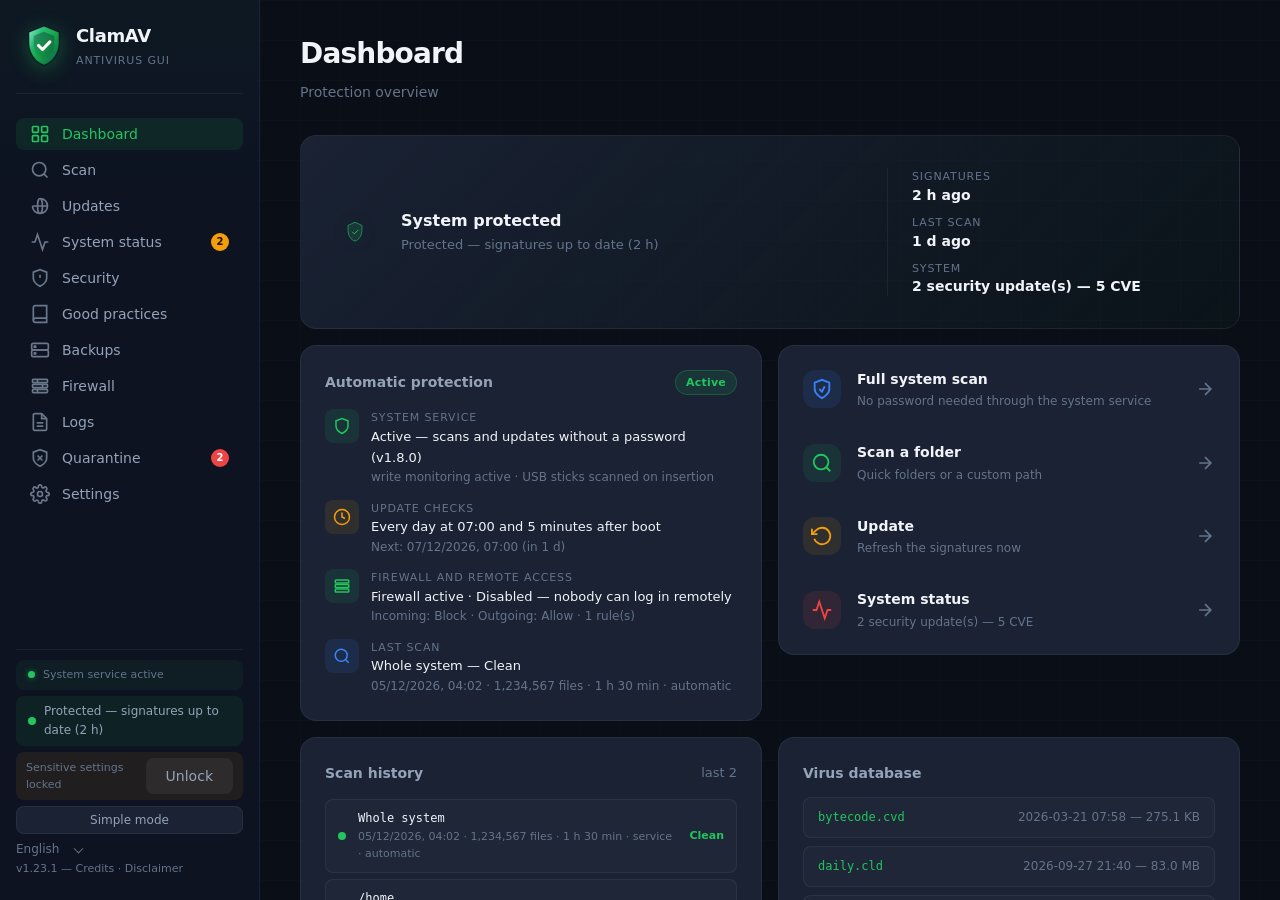
==== commit 52a79594: "feat: add ClamAV honeypot implementation for network deception and monitoring - Introduced a new Pyt" ====
--- a/ui/index.html
+++ b/ui/index.html
@@ -229,7 +229,7 @@
                     <option value="de">Deutsch</option>
                     <option value="it">Italiano</option>
                 </select></label>
-                <small class="version">v1.22.2 — <a href="#" class="credits-link" onclick="openCredits(); return false;" data-i18n="sidebar.credits">Crédits</a> · <a href="#" class="credits-link" onclick="openLegal(); return false;" data-i18n="legal.link">Avertissement</a></small>
+                <small class="version">v1.23.1 — <a href="#" class="credits-link" onclick="openCredits(); return false;" data-i18n="sidebar.credits">Crédits</a> · <a href="#" class="credits-link" onclick="openLegal(); return false;" data-i18n="legal.link">Avertissement</a></small>
             </div>
         </div>
     </aside>
@@ -803,6 +803,23 @@
                 <details class="ports-details" id="portsDetails"><summary data-i18n="security.ports.title">Ports en écoute</summary><div id="portsList" class="ports-list"></div></details>
             </div>
 
+            <div class="card card-honeypot" id="cardHoneypot">
+                <div class="card-title-row">
+                    <h4 data-i18n="honeypot.title">Pot de miel réseau</h4>
+                    <div class="log-actions-right">
+                        <span class="text-muted" id="honeypotState"></span>
+                        <button class="btn btn-secondary btn-sm" onclick="loadSecurityData('honeypot', true)" data-i18n="system.refresh">Actualiser</button>
+                    </div>
+                </div>
+                <p class="text-muted alerts-intro" data-i18n="honeypot.intro">Quelques ports « leurres » sont mis à l'écoute (deux ports tirés au sort et le port telnet). Aucun programme légitime ne s'y connecte jamais : tout appareil qui les touche est en train d'explorer cet ordinateur. Le service note qui c'est (adresse, nom, adresse matérielle), ce qu'il tente (simple sondage, SSH, HTTP, requête d'exploitation, tentative de connexion…) et signale un balayage de ports, aussi à partir des refus du pare-feu.</p>
+                <div class="honeypot-enable" id="honeypotEnableRow" hidden>
+                    <span class="text-muted" data-i18n="honeypot.disabled_note">Désactivé. Activez-le pour savoir si un appareil du réseau sonde cet ordinateur.</span>
+                    <button class="btn btn-primary btn-sm" onclick="honeypotEnable()" data-i18n="honeypot.enable">Activer le pot de miel</button>
+                </div>
+                <div id="honeypotList" class="honeypot-list"><p class="text-muted" data-i18n="sidebar.loading">Chargement…</p></div>
+                <details class="ports-details" id="honeypotEventsDetails"><summary data-i18n="honeypot.events">Dernières connexions aux leurres</summary><div id="honeypotEvents" class="honeypot-events"></div></details>
+            </div>
+
             <div class="card card-vulns">
                 <div class="card-title-row">
                     <h4 data-i18n="security.vulns.title">Failles connues des programmes installés</h4>
@@ -1170,6 +1187,8 @@
                     <label class="setting-row toggle"><span data-i18n="settings.family_mode">Mode famille : réglages et actions sensibles réservés à un administrateur</span><input type="checkbox" id="setFamilyMode"></label>
                     <label class="setting-row toggle"><span data-i18n="settings.auto_response">Suspendre automatiquement un programme jugé dangereux, puis demander</span><input type="checkbox" id="setAutoResponse"></label>
                     <label class="setting-row toggle"><span data-i18n="settings.connection_monitor">Surveiller les connexions sortantes</span><input type="checkbox" id="setConnectionMonitor"></label>
+                    <label class="setting-row toggle"><span data-i18n="settings.honeypot">Pot de miel réseau : ports leurres à l'écoute, balayages de ports signalés</span><input type="checkbox" id="setHoneypot"></label>
+                    <p class="text-muted setting-note" data-i18n="settings.honeypot.note">Actif par défaut. Les ports leurres (deux ports hauts tirés au sort, 23 et 2323) sont ouverts dans le pare-feu et apparaissent comme « pot de miel » dans les ports en écoute ; aucun service ne tourne derrière. Un appareil qui les touche ou balaie d'autres ports fermés est signalé par un popup, avec un bouton pour le bloquer.</p>
                     <label class="setting-row toggle"><span data-i18n="settings.geoip">Géolocaliser les adresses distantes (ip-api.com)</span><input type="checkbox" id="setGeoip"></label>
                     <label class="setting-row"><span data-i18n="settings.geoip_key">Clé API ip-api.com Pro (optionnelle)</span><input type="text" id="setGeoipKey" class="input-field input-sm input-key" placeholder="—" autocomplete="off" spellcheck="false"></label>
                     <p class="text-muted setting-note" id="geoipStats"></p>
@@ -1515,6 +1534,23 @@
             </div>
         </div>
     </div>
+    <div class="modal-overlay consent-overlay" id="featureModal">
+        <div class="modal consent-modal" role="dialog" aria-modal="true" onclick="event.stopPropagation()">
+            <div class="modal-header"><h2 id="featureTitle"></h2></div>
+            <div class="modal-body consent-body">
+                <p class="consent-lead" id="featureLead"></p>
+                <div class="consent-grid">
+                    <div class="consent-col"><h3 id="featureWhatTitle"></h3><ul id="featureWhat"></ul></div>
+                    <div class="consent-col"><h3 id="featureKnowTitle"></h3><ul id="featureKnow"></ul></div>
+                </div>
+                <p class="text-muted consent-note" id="featureNote"></p>
+            </div>
+            <div class="modal-actions consent-actions">
+                <button class="btn btn-secondary" id="featureDecline" onclick="answerFeature(false)"></button>
+                <button class="btn btn-primary" id="featureAccept" onclick="answerFeature(true)"></button>
+            </div>
+        </div>
+    </div>
     <div class="modal-overlay legal-overlay" id="legalModal">
         <div class="modal legal-modal" onclick="event.stopPropagation()">
             <div class="modal-header">
--- a/ui/style.css
+++ b/ui/style.css
@@ -2987,3 +2987,28 @@
 .settings-grid-2 { display: grid; grid-template-columns: repeat(auto-fit, minmax(260px, 1fr)); gap: 10px 16px; }
 .settings-grid-2 .setting-col .input-field { width: 100%; }
 .mail-warning { color: var(--accent-amber); border: 1px solid rgba(245,158,11,0.35); background: rgba(245,158,11,0.08); border-radius: var(--radius-sm); padding: 8px 10px; }
+
+/* ── v1.23.0 : pot de miel réseau (opt-in) ── */
+.honeypot-enable { display: flex; flex-wrap: wrap; align-items: center; gap: 10px 14px; padding: 10px 12px; border: 1px dashed var(--border); border-radius: var(--radius-sm); margin-bottom: 10px; }
+.honeypot-enable .btn-sm { margin-left: auto; }
+.honeypot-list { display: flex; flex-direction: column; gap: 8px; }
+.honeypot-item { padding: 10px 12px; border: 1px solid var(--border); border-radius: var(--radius-sm); background: rgba(255,255,255,0.02); }
+.honeypot-item.severity-danger { border-color: rgba(239,68,68,0.45); background: rgba(239,68,68,0.05); }
+.honeypot-item.severity-warn { border-color: rgba(245,158,11,0.35); }
+.honeypot-item.blocked { border-color: rgba(148,163,184,0.35); opacity: 0.85; }
+.honeypot-item.ignored { opacity: 0.7; }
+.honeypot-head { display: flex; align-items: center; gap: 10px; flex-wrap: wrap; }
+.honeypot-host { font-family: var(--font-mono); font-weight: 700; font-size: 13px; }
+.honeypot-ip { font-family: var(--font-mono); font-size: 12px; color: var(--text-secondary); }
+.honeypot-actions { margin-left: auto; display: flex; gap: 6px; flex-wrap: wrap; }
+.honeypot-body { font-size: 12px; color: var(--text-secondary); margin-top: 6px; line-height: 1.5; }
+.honeypot-body .hp-ports { font-family: var(--font-mono); }
+.honeypot-intents { display: flex; flex-wrap: wrap; gap: 6px; margin-top: 6px; }
+.honeypot-samples { font-family: var(--font-mono); font-size: 11px; color: var(--text-muted); margin-top: 4px; overflow-wrap: anywhere; }
+.honeypot-events { display: flex; flex-direction: column; gap: 2px; margin-top: 8px; font-size: 12px; }
+.honeypot-event { display: grid; grid-template-columns: 150px 150px 70px 1fr; gap: 10px; padding: 4px 8px; border-radius: 6px; font-family: var(--font-mono); font-size: 11px; }
+.honeypot-event:nth-child(odd) { background: rgba(255,255,255,0.03); }
+.honeypot-event.fw { color: var(--text-muted); }
+.honeypot-ports-line { font-size: 12px; color: var(--text-secondary); margin-bottom: 8px; }
+.ports-list .port-item.verdict-honeypot { border-color: rgba(59,130,246,0.35); }
+@media (max-width: 900px) { .honeypot-event { grid-template-columns: 1fr 1fr; } }
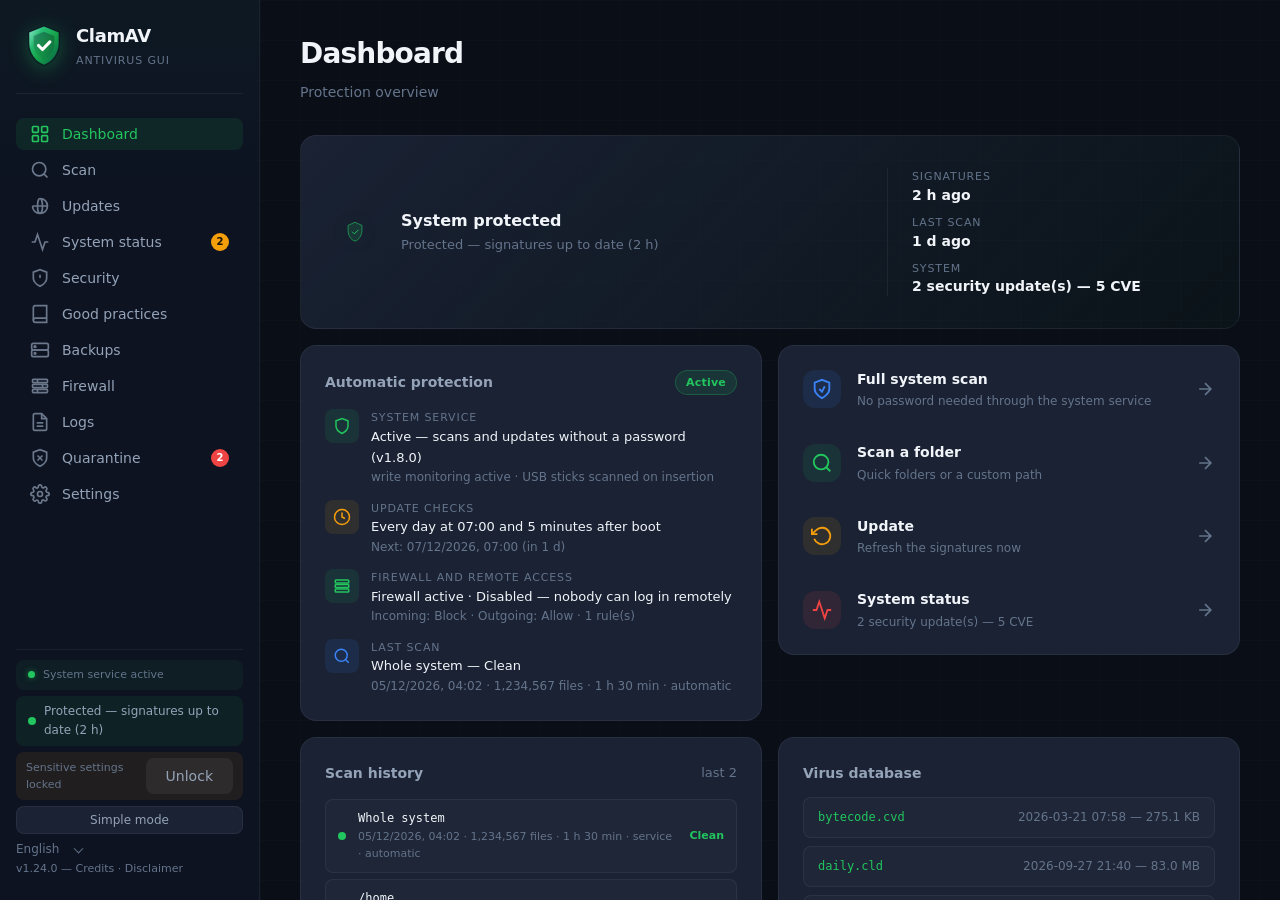
==== commit da8eaf28: "Add ClamAV Antivirus GUI extension for Thunderbird - extensions for edge, brave, firefox, chrome,chr" ====
--- a/ui/index.html
+++ b/ui/index.html
@@ -229,7 +229,7 @@
                     <option value="de">Deutsch</option>
                     <option value="it">Italiano</option>
                 </select></label>
-                <small class="version">v1.23.1 — <a href="#" class="credits-link" onclick="openCredits(); return false;" data-i18n="sidebar.credits">Crédits</a> · <a href="#" class="credits-link" onclick="openLegal(); return false;" data-i18n="legal.link">Avertissement</a></small>
+                <small class="version">v1.24.0 — <a href="#" class="credits-link" onclick="openCredits(); return false;" data-i18n="sidebar.credits">Crédits</a> · <a href="#" class="credits-link" onclick="openLegal(); return false;" data-i18n="legal.link">Avertissement</a></small>
             </div>
         </div>
     </aside>
@@ -820,6 +820,32 @@
                 <details class="ports-details" id="honeypotEventsDetails"><summary data-i18n="honeypot.events">Dernières connexions aux leurres</summary><div id="honeypotEvents" class="honeypot-events"></div></details>
             </div>
 
+            <div class="card card-urlguard" id="cardUrlGuard">
+                <div class="card-title-row">
+                    <h4 data-i18n="urlguard.title">Liens et courriels</h4>
+                    <div class="log-actions-right">
+                        <span class="text-muted" id="urlguardState"></span>
+                        <button class="btn btn-secondary btn-sm" onclick="urlguardRefresh()" data-i18n="urlguard.refresh">Actualiser les listes</button>
+                        <button class="btn btn-secondary btn-sm" onclick="loadSecurityData('urlguard', true)" data-i18n="system.refresh">Actualiser</button>
+                    </div>
+                </div>
+                <p class="text-muted alerts-intro" data-i18n="urlguard.intro">Les extensions pour Thunderbird, Firefox, Chrome, Chromium, Edge et Brave demandent au service, avant d'ouvrir un lien ou d'afficher un courriel, s'il est sûr : listes de sites d'hameçonnage et de logiciels malveillants (OpenPhish, URLhaus, Phishing.Database, mises à jour plusieurs fois par jour) et heuristiques (sites sosies d'une marque, caractères trompeurs, raccourcisseurs résolus, pages de connexion sans chiffrement, lien dont le texte affiché n'est pas la destination…). Les pièces jointes des courriels sont analysées par ClamAV. Un lien dangereux affiche une page d'avertissement avec « Retour », « Ouvrir quand même » et « Toujours autoriser ce site ».</p>
+                <p class="honeypot-ports-line" id="urlguardCounters"></p>
+                <h5 class="sub-title" data-i18n="urlguard.clients.title">Extensions</h5>
+                <div id="urlguardClients" class="urlguard-clients"></div>
+                <details class="ports-details" id="urlguardHelp"><summary data-i18n="urlguard.help.title">Installer les extensions</summary><div class="urlguard-help">
+                    <p data-i18n="urlguard.help.thunderbird">Thunderbird : l'extension « Protection des courriels » est installée automatiquement au prochain démarrage de Thunderbird (politique d'entreprise, fichier local). Un bandeau apparaît en haut de chaque message.</p>
+                    <p data-i18n="urlguard.help.chrome">Chrome, Chromium, Edge, Brave : l'extension « Contrôle des liens » est installée automatiquement au prochain démarrage du navigateur (politique d'entreprise, téléchargée depuis le dépôt Dukiwi). Sans Internet, ou pour un navigateur Flatpak/Snap : chrome://extensions › Mode développeur › Charger l'extension non empaquetée › /opt/clamav-antivirus/extensions/urlguard-chromium.</p>
+                    <p data-i18n="urlguard.help.firefox">Firefox : Mozilla exige une extension signée. Dès que l'extension signée est publiée sur le dépôt Dukiwi, elle s'installe automatiquement ; en attendant, about:debugging › Ce Firefox › Charger un module temporaire › /opt/clamav-antivirus/extensions/urlguard-firefox/manifest.json (à refaire à chaque démarrage).</p>
+                    <p data-i18n="urlguard.help.note">Les navigateurs installés en Flatpak ou Snap (Chromium Snap d'Ubuntu notamment) ne peuvent pas toujours dialoguer avec l'hôte natif : la ligne « extension jamais vue » reste alors affichée.</p>
+                </div></details>
+                <h5 class="sub-title" data-i18n="urlguard.feeds.title">Listes de sites malveillants</h5>
+                <div id="urlguardFeeds" class="urlguard-feeds"></div>
+                <h5 class="sub-title" data-i18n="urlguard.events.title">Derniers liens signalés</h5>
+                <div id="urlguardEvents" class="urlguard-events"></div>
+                <details class="ports-details"><summary data-i18n="urlguard.allowed.title">Sites toujours autorisés</summary><div id="urlguardAllowed" class="urlguard-allowed"></div></details>
+            </div>
+
             <div class="card card-vulns">
                 <div class="card-title-row">
                     <h4 data-i18n="security.vulns.title">Failles connues des programmes installés</h4>
@@ -1187,6 +1213,10 @@
                     <label class="setting-row toggle"><span data-i18n="settings.family_mode">Mode famille : réglages et actions sensibles réservés à un administrateur</span><input type="checkbox" id="setFamilyMode"></label>
                     <label class="setting-row toggle"><span data-i18n="settings.auto_response">Suspendre automatiquement un programme jugé dangereux, puis demander</span><input type="checkbox" id="setAutoResponse"></label>
                     <label class="setting-row toggle"><span data-i18n="settings.connection_monitor">Surveiller les connexions sortantes</span><input type="checkbox" id="setConnectionMonitor"></label>
+                    <label class="setting-row toggle"><span data-i18n="settings.url_guard">Contrôle des liens (extensions Thunderbird et navigateurs) : listes de sites malveillants et heuristiques</span><input type="checkbox" id="setUrlGuard"></label>
+                    <label class="setting-row toggle"><span data-i18n="settings.url_guard_resolve">Résoudre les adresses raccourcies (bit.ly, t.co…) pour contrôler la destination réelle</span><input type="checkbox" id="setUrlGuardResolve"></label>
+                    <label class="setting-row toggle"><span data-i18n="settings.mail_scan">Analyser les pièces jointes des courriels avec ClamAV (Thunderbird)</span><input type="checkbox" id="setMailScan"></label>
+                    <p class="text-muted setting-note" data-i18n="settings.url_guard.note">Actif par défaut. Les listes (OpenPhish et Phishing.Database sur GitHub, URLhaus chez abuse.ch) sont téléchargées par le service plusieurs fois par jour ; aucune adresse visitée n'est envoyée ailleurs qu'au service de cet ordinateur (sauf le raccourcisseur lui-même, interrogé pour connaître la destination).</p>
                     <label class="setting-row toggle"><span data-i18n="settings.honeypot">Pot de miel réseau : ports leurres à l'écoute, balayages de ports signalés</span><input type="checkbox" id="setHoneypot"></label>
                     <p class="text-muted setting-note" data-i18n="settings.honeypot.note">Actif par défaut. Les ports leurres (deux ports hauts tirés au sort, 23 et 2323) sont ouverts dans le pare-feu et apparaissent comme « pot de miel » dans les ports en écoute ; aucun service ne tourne derrière. Un appareil qui les touche ou balaie d'autres ports fermés est signalé par un popup, avec un bouton pour le bloquer.</p>
                     <label class="setting-row toggle"><span data-i18n="settings.geoip">Géolocaliser les adresses distantes (ip-api.com)</span><input type="checkbox" id="setGeoip"></label>
--- a/ui/style.css
+++ b/ui/style.css
@@ -3012,3 +3012,28 @@
 .honeypot-ports-line { font-size: 12px; color: var(--text-secondary); margin-bottom: 8px; }
 .ports-list .port-item.verdict-honeypot { border-color: rgba(59,130,246,0.35); }
 @media (max-width: 900px) { .honeypot-event { grid-template-columns: 1fr 1fr; } }
+
+/* ── v1.24.0 : contrôle des liens et des courriels (extensions) ── */
+.urlguard-clients { display: grid; grid-template-columns: repeat(auto-fill, minmax(260px, 1fr)); gap: 6px 12px; }
+.urlguard-client { display: flex; align-items: center; gap: 8px; font-size: 12px; padding: 6px 10px; border: 1px solid var(--border); border-radius: var(--radius-sm); }
+.urlguard-client .ug-name { font-weight: 600; min-width: 110px; }
+.urlguard-client .ug-dot { width: 8px; height: 8px; border-radius: 50%; background: var(--text-muted); flex: none; }
+.urlguard-client.connected .ug-dot { background: var(--accent-green); }
+.urlguard-client.absent { opacity: 0.55; }
+.urlguard-client.never .ug-dot { background: var(--accent-amber); }
+.urlguard-help p { font-size: 12px; color: var(--text-secondary); margin: 6px 0; line-height: 1.5; }
+.urlguard-feeds { display: flex; flex-direction: column; gap: 4px; }
+.urlguard-feed { display: flex; flex-wrap: wrap; align-items: center; gap: 8px 12px; font-size: 12px; padding: 5px 10px; border: 1px solid var(--border); border-radius: var(--radius-sm); }
+.urlguard-feed .ug-count { font-family: var(--font-mono); }
+.urlguard-feed.error { border-color: rgba(245,158,11,0.4); }
+.urlguard-events { display: flex; flex-direction: column; gap: 2px; font-size: 12px; }
+.urlguard-event { display: grid; grid-template-columns: 140px 90px 1fr auto; gap: 10px; align-items: center; padding: 4px 8px; border-radius: 6px; }
+.urlguard-event:nth-child(odd) { background: rgba(255,255,255,0.03); }
+.urlguard-event .ug-host { font-family: var(--font-mono); overflow-wrap: anywhere; }
+.urlguard-event .ug-reasons { font-size: 11px; color: var(--text-muted); overflow-wrap: anywhere; }
+.urlguard-event.danger .ug-host { color: var(--accent-red); }
+.urlguard-event.warn .ug-host { color: var(--accent-amber); }
+.urlguard-allowed { display: flex; flex-wrap: wrap; gap: 6px; margin-top: 8px; }
+.urlguard-allowed .ug-allowed { display: inline-flex; align-items: center; gap: 6px; font-family: var(--font-mono); font-size: 12px; padding: 4px 8px; border: 1px solid var(--border); border-radius: 999px; }
+.urlguard-allowed .ug-allowed button { background: none; border: 0; color: var(--text-muted); cursor: pointer; font-size: 13px; padding: 0 2px; }
+@media (max-width: 900px) { .urlguard-event { grid-template-columns: 1fr 1fr; } }
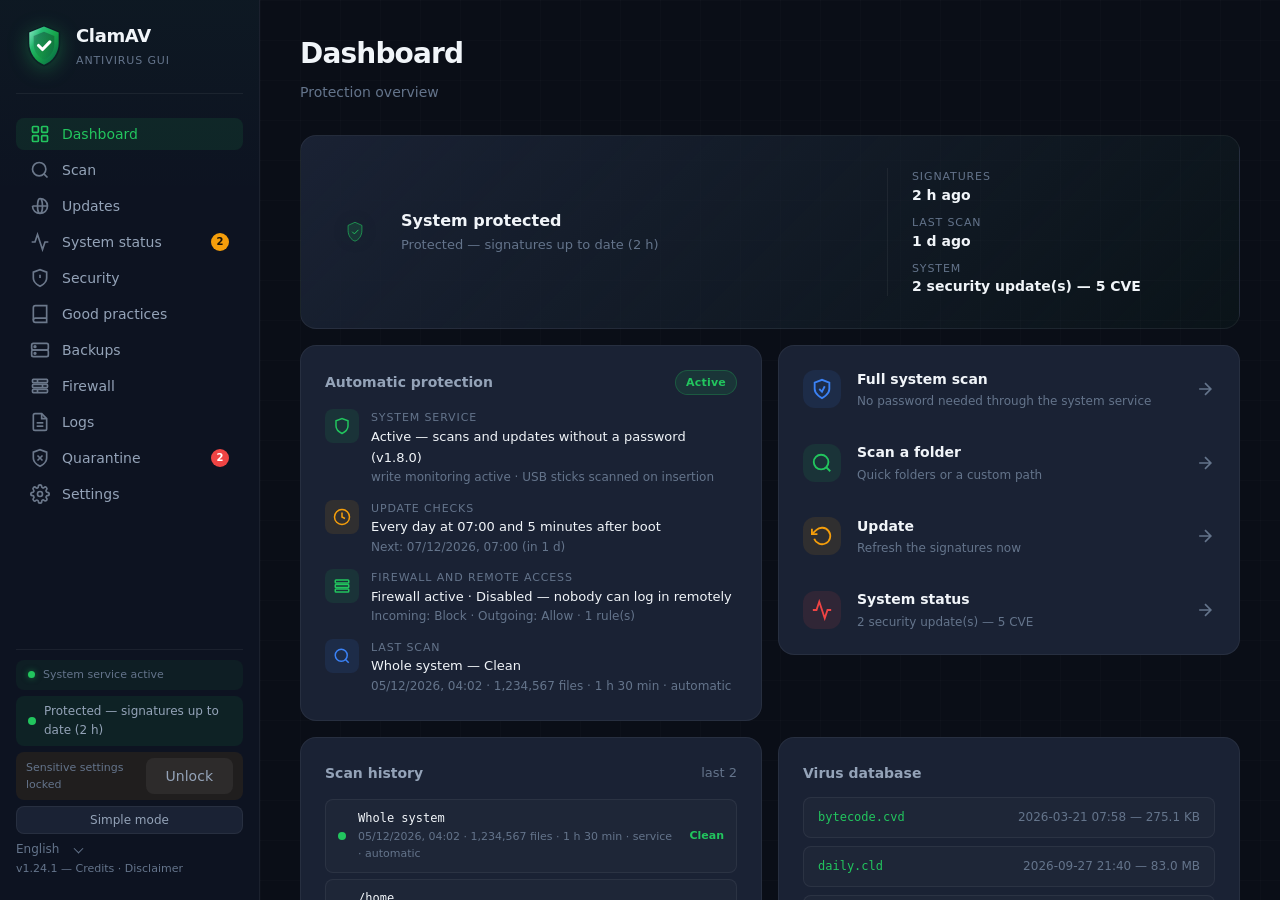
==== commit a9aec3be: "fix wellknown false positives" ====
--- a/ui/index.html
+++ b/ui/index.html
@@ -229,7 +229,7 @@
                     <option value="de">Deutsch</option>
                     <option value="it">Italiano</option>
                 </select></label>
-                <small class="version">v1.24.0 — <a href="#" class="credits-link" onclick="openCredits(); return false;" data-i18n="sidebar.credits">Crédits</a> · <a href="#" class="credits-link" onclick="openLegal(); return false;" data-i18n="legal.link">Avertissement</a></small>
+                <small class="version">v1.24.1 — <a href="#" class="credits-link" onclick="openCredits(); return false;" data-i18n="sidebar.credits">Crédits</a> · <a href="#" class="credits-link" onclick="openLegal(); return false;" data-i18n="legal.link">Avertissement</a></small>
             </div>
         </div>
     </aside>
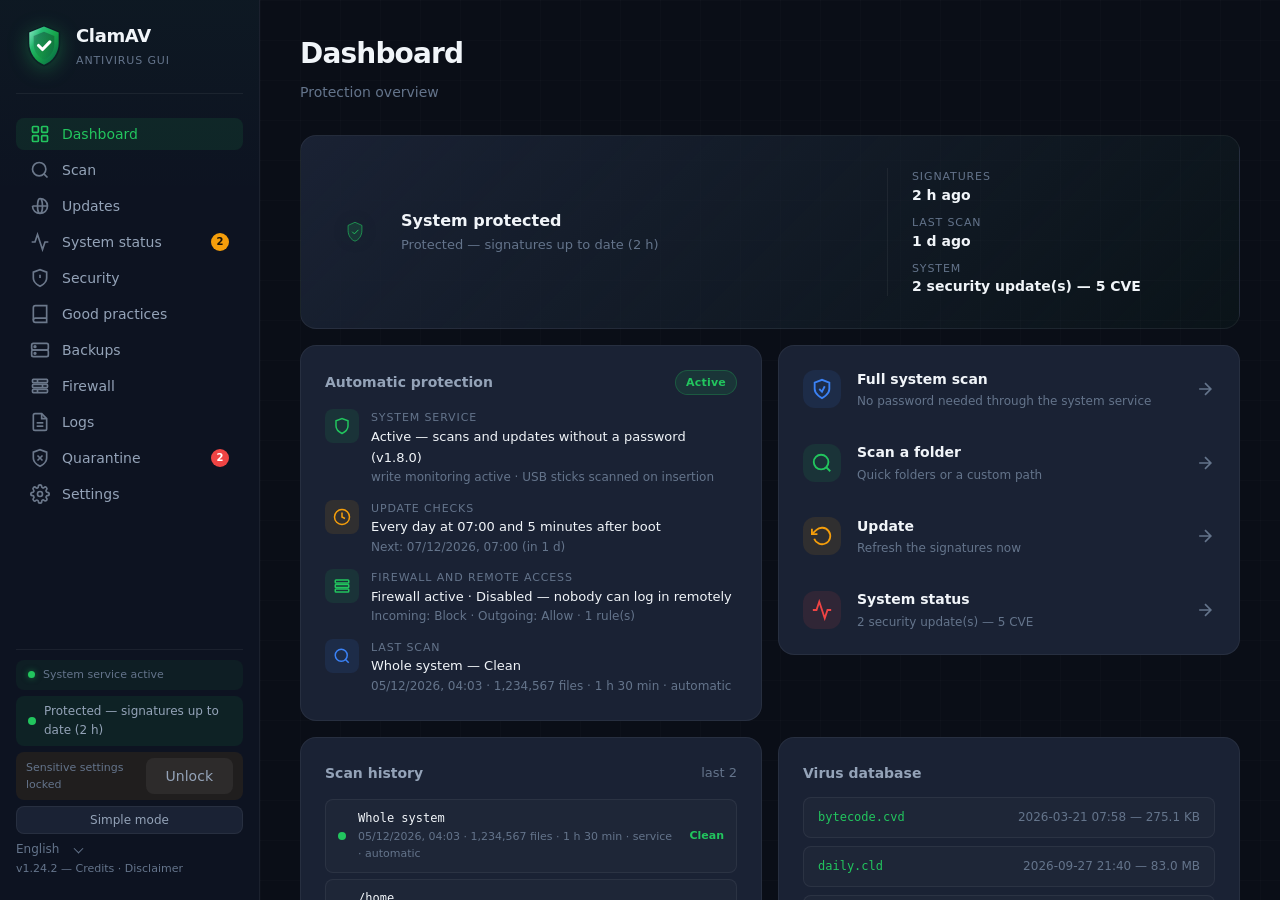
==== commit c9796239: "fix ubuntu phantom window after upgrade" ====
--- a/ui/index.html
+++ b/ui/index.html
@@ -229,7 +229,7 @@
                     <option value="de">Deutsch</option>
                     <option value="it">Italiano</option>
                 </select></label>
-                <small class="version">v1.24.1 — <a href="#" class="credits-link" onclick="openCredits(); return false;" data-i18n="sidebar.credits">Crédits</a> · <a href="#" class="credits-link" onclick="openLegal(); return false;" data-i18n="legal.link">Avertissement</a></small>
+                <small class="version">v1.24.2 — <a href="#" class="credits-link" onclick="openCredits(); return false;" data-i18n="sidebar.credits">Crédits</a> · <a href="#" class="credits-link" onclick="openLegal(); return false;" data-i18n="legal.link">Avertissement</a></small>
             </div>
         </div>
     </aside>
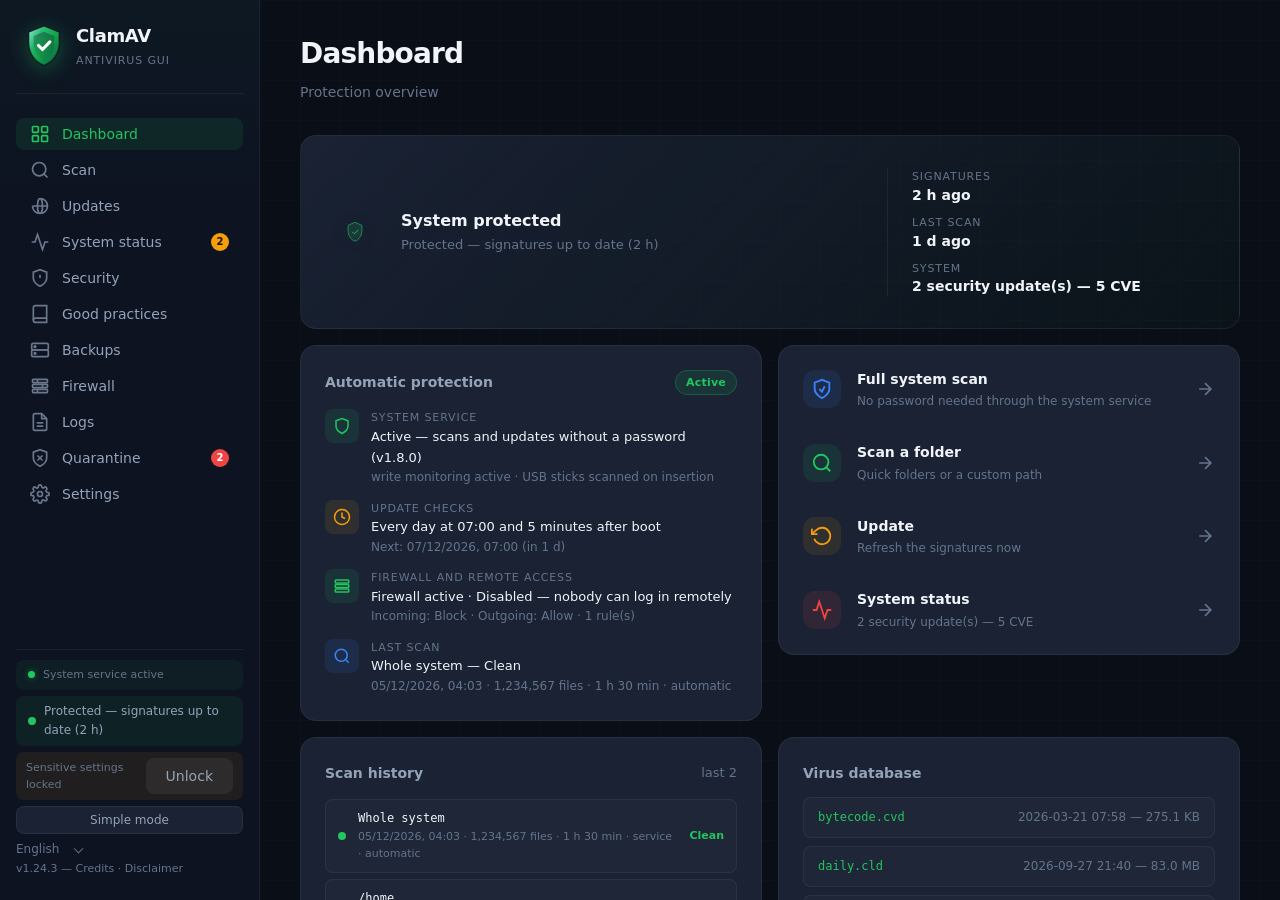
==== commit d771415e: "Failles : écosystème OSV déduit de la version d'Ubuntu, textes neutres entre distributions (issue #1" ====
--- a/ui/index.html
+++ b/ui/index.html
@@ -229,7 +229,7 @@
                     <option value="de">Deutsch</option>
                     <option value="it">Italiano</option>
                 </select></label>
-                <small class="version">v1.24.2 — <a href="#" class="credits-link" onclick="openCredits(); return false;" data-i18n="sidebar.credits">Crédits</a> · <a href="#" class="credits-link" onclick="openLegal(); return false;" data-i18n="legal.link">Avertissement</a></small>
+                <small class="version">v1.24.3 — <a href="#" class="credits-link" onclick="openCredits(); return false;" data-i18n="sidebar.credits">Crédits</a> · <a href="#" class="credits-link" onclick="openLegal(); return false;" data-i18n="legal.link">Avertissement</a></small>
             </div>
         </div>
     </aside>
@@ -1089,13 +1089,13 @@
         <section class="tab-panel" id="tab-firewall">
             <div class="page-header">
                 <h1 data-i18n="firewall.title">Pare-feu et accès à distance</h1>
-                <p class="subtitle" data-i18n="firewall.subtitle">Pare-feu UFW et service SSH, appliqués par le service système sans mot de passe</p>
+                <p class="subtitle" data-i18n="firewall.subtitle">Pare-feu (UFW ou firewalld) et service SSH, appliqués par le service système sans mot de passe</p>
             </div>
 
             <div class="cards-grid">
                 <div class="card card-fw" id="cardFirewall" data-state="unknown">
                     <div class="card-title-row">
-                        <h4 data-i18n="firewall.ufw.title">Pare-feu (UFW)</h4>
+                        <h4 data-i18n="firewall.ufw.title">Pare-feu</h4>
                         <span class="badge" id="fwBadge">…</span>
                     </div>
                     <p class="text-muted" id="fwSummary"></p>
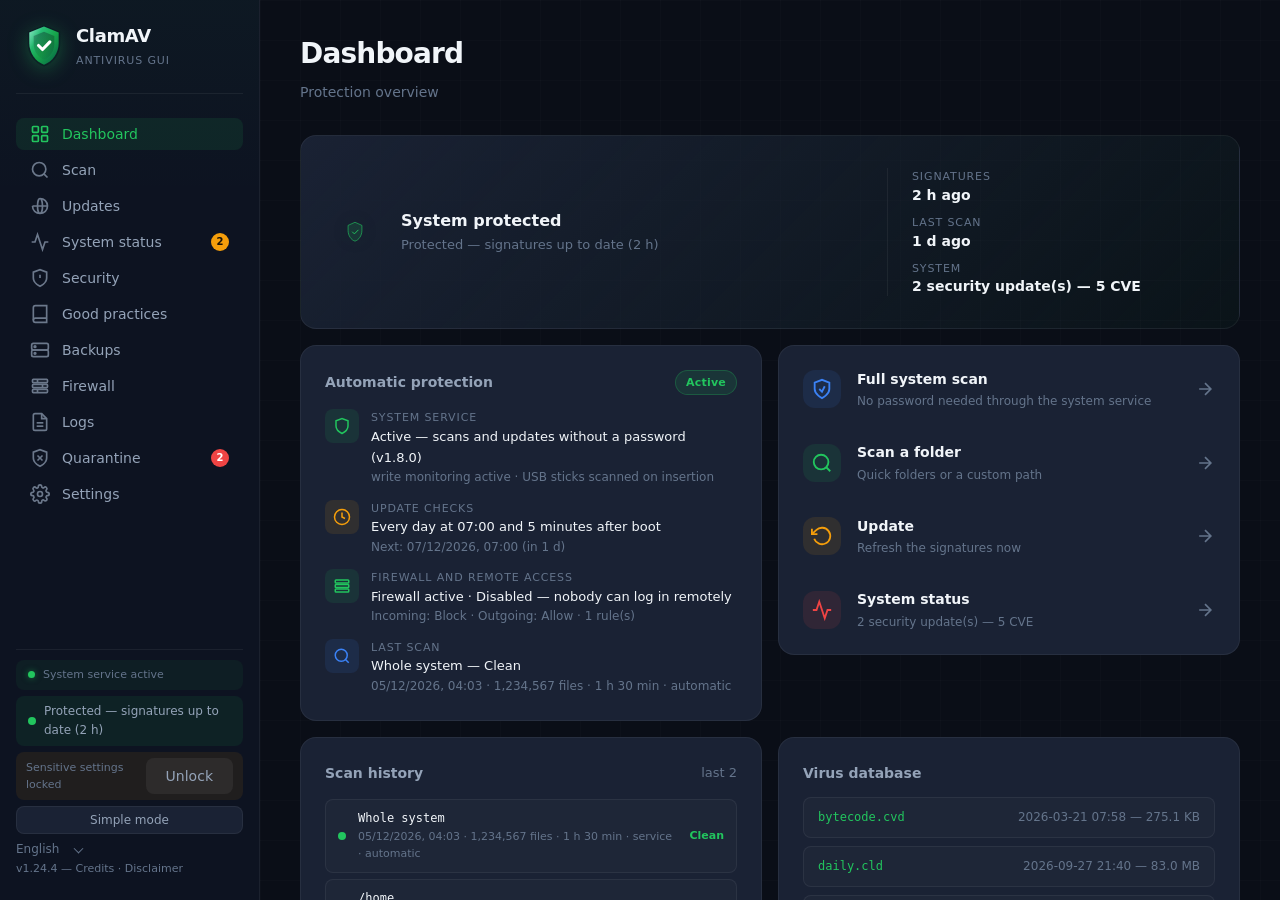
==== commit cadb39ac: "Version 1.24.4: process watch without PIDs, readable watch alerts, overall state from the current in" ====
--- a/ui/index.html
+++ b/ui/index.html
@@ -229,7 +229,7 @@
                     <option value="de">Deutsch</option>
                     <option value="it">Italiano</option>
                 </select></label>
-                <small class="version">v1.24.3 — <a href="#" class="credits-link" onclick="openCredits(); return false;" data-i18n="sidebar.credits">Crédits</a> · <a href="#" class="credits-link" onclick="openLegal(); return false;" data-i18n="legal.link">Avertissement</a></small>
+                <small class="version">v1.24.4 — <a href="#" class="credits-link" onclick="openCredits(); return false;" data-i18n="sidebar.credits">Crédits</a> · <a href="#" class="credits-link" onclick="openLegal(); return false;" data-i18n="legal.link">Avertissement</a></small>
             </div>
         </div>
     </aside>
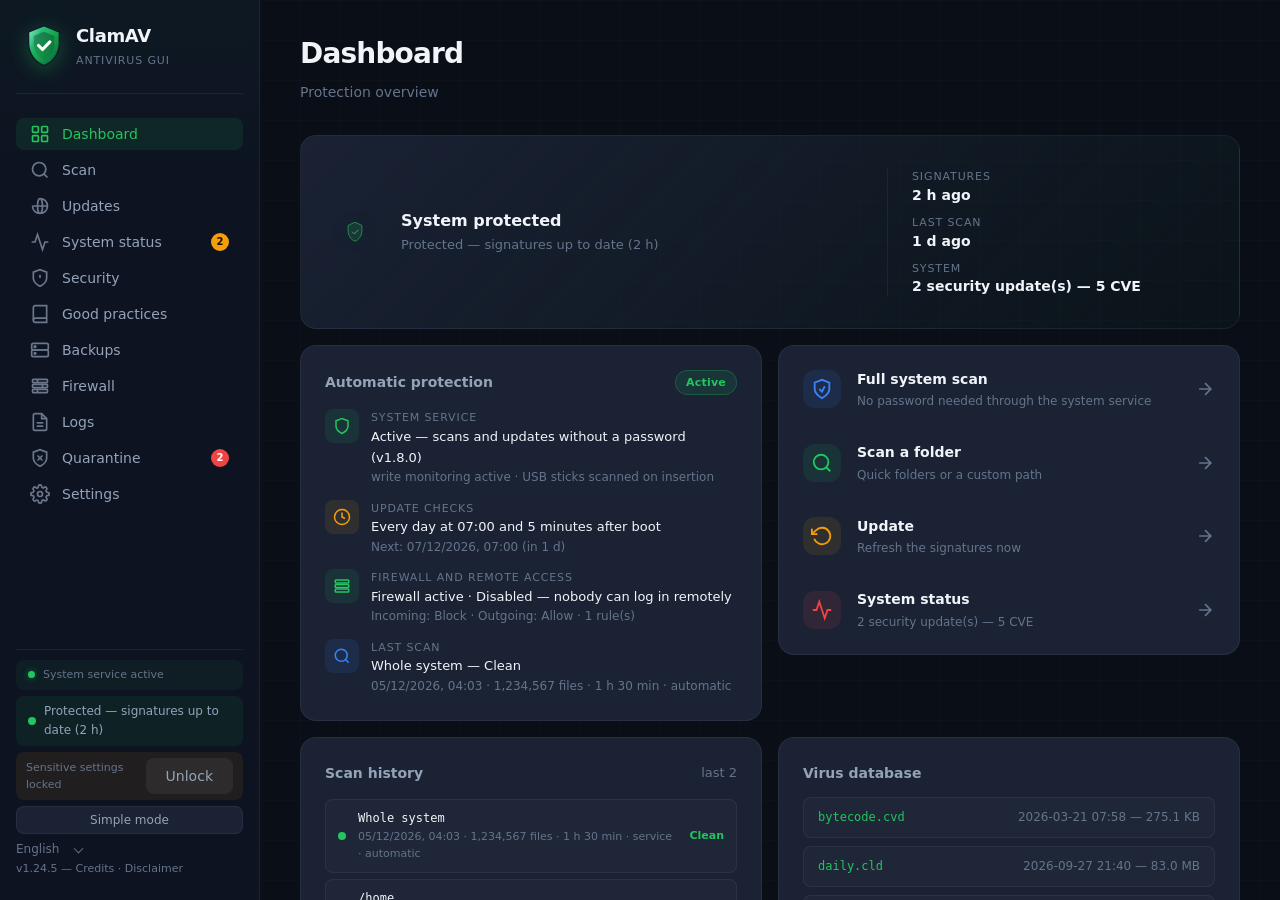
==== commit be3a3bd8: "Version 1.24.5: approve or trust a watched process from the event, trusted programs in the process w" ====
--- a/ui/index.html
+++ b/ui/index.html
@@ -229,7 +229,7 @@
                     <option value="de">Deutsch</option>
                     <option value="it">Italiano</option>
                 </select></label>
-                <small class="version">v1.24.4 — <a href="#" class="credits-link" onclick="openCredits(); return false;" data-i18n="sidebar.credits">Crédits</a> · <a href="#" class="credits-link" onclick="openLegal(); return false;" data-i18n="legal.link">Avertissement</a></small>
+                <small class="version">v1.24.5 — <a href="#" class="credits-link" onclick="openCredits(); return false;" data-i18n="sidebar.credits">Crédits</a> · <a href="#" class="credits-link" onclick="openLegal(); return false;" data-i18n="legal.link">Avertissement</a></small>
             </div>
         </div>
     </aside>
